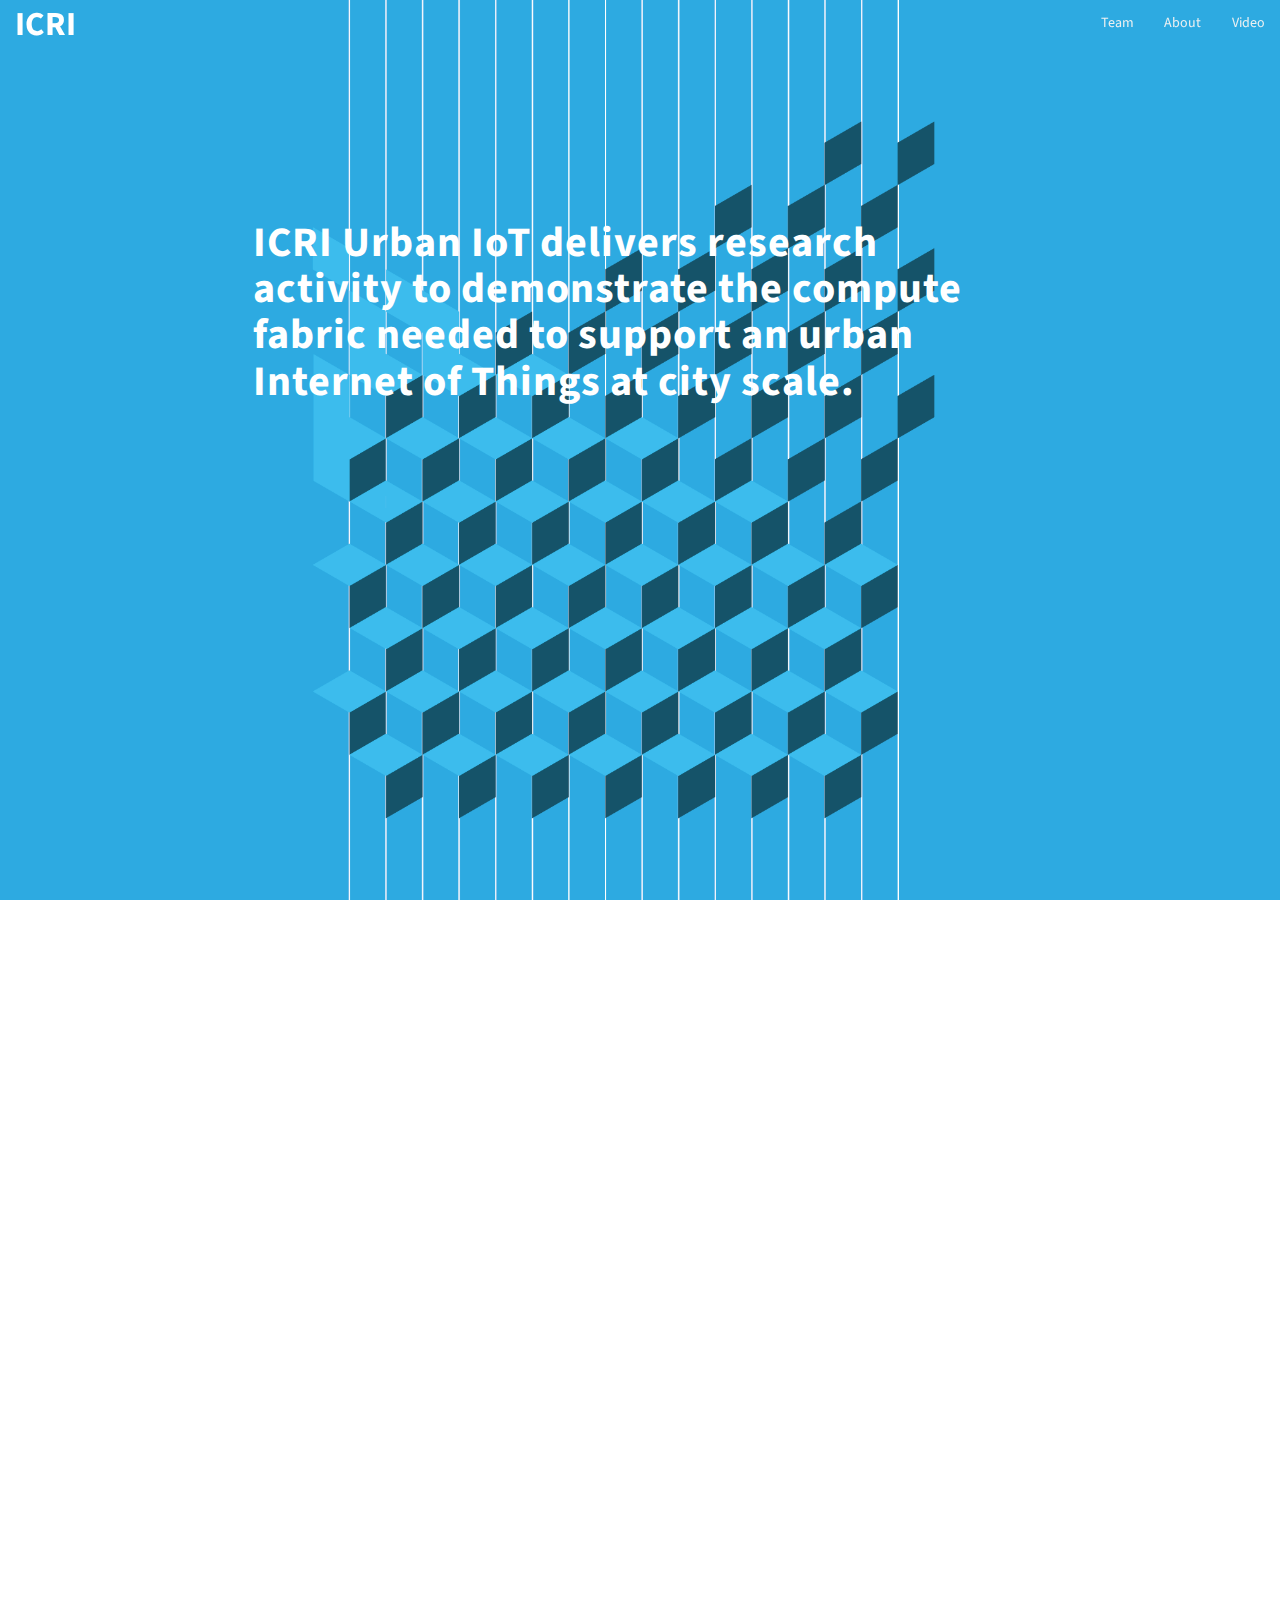
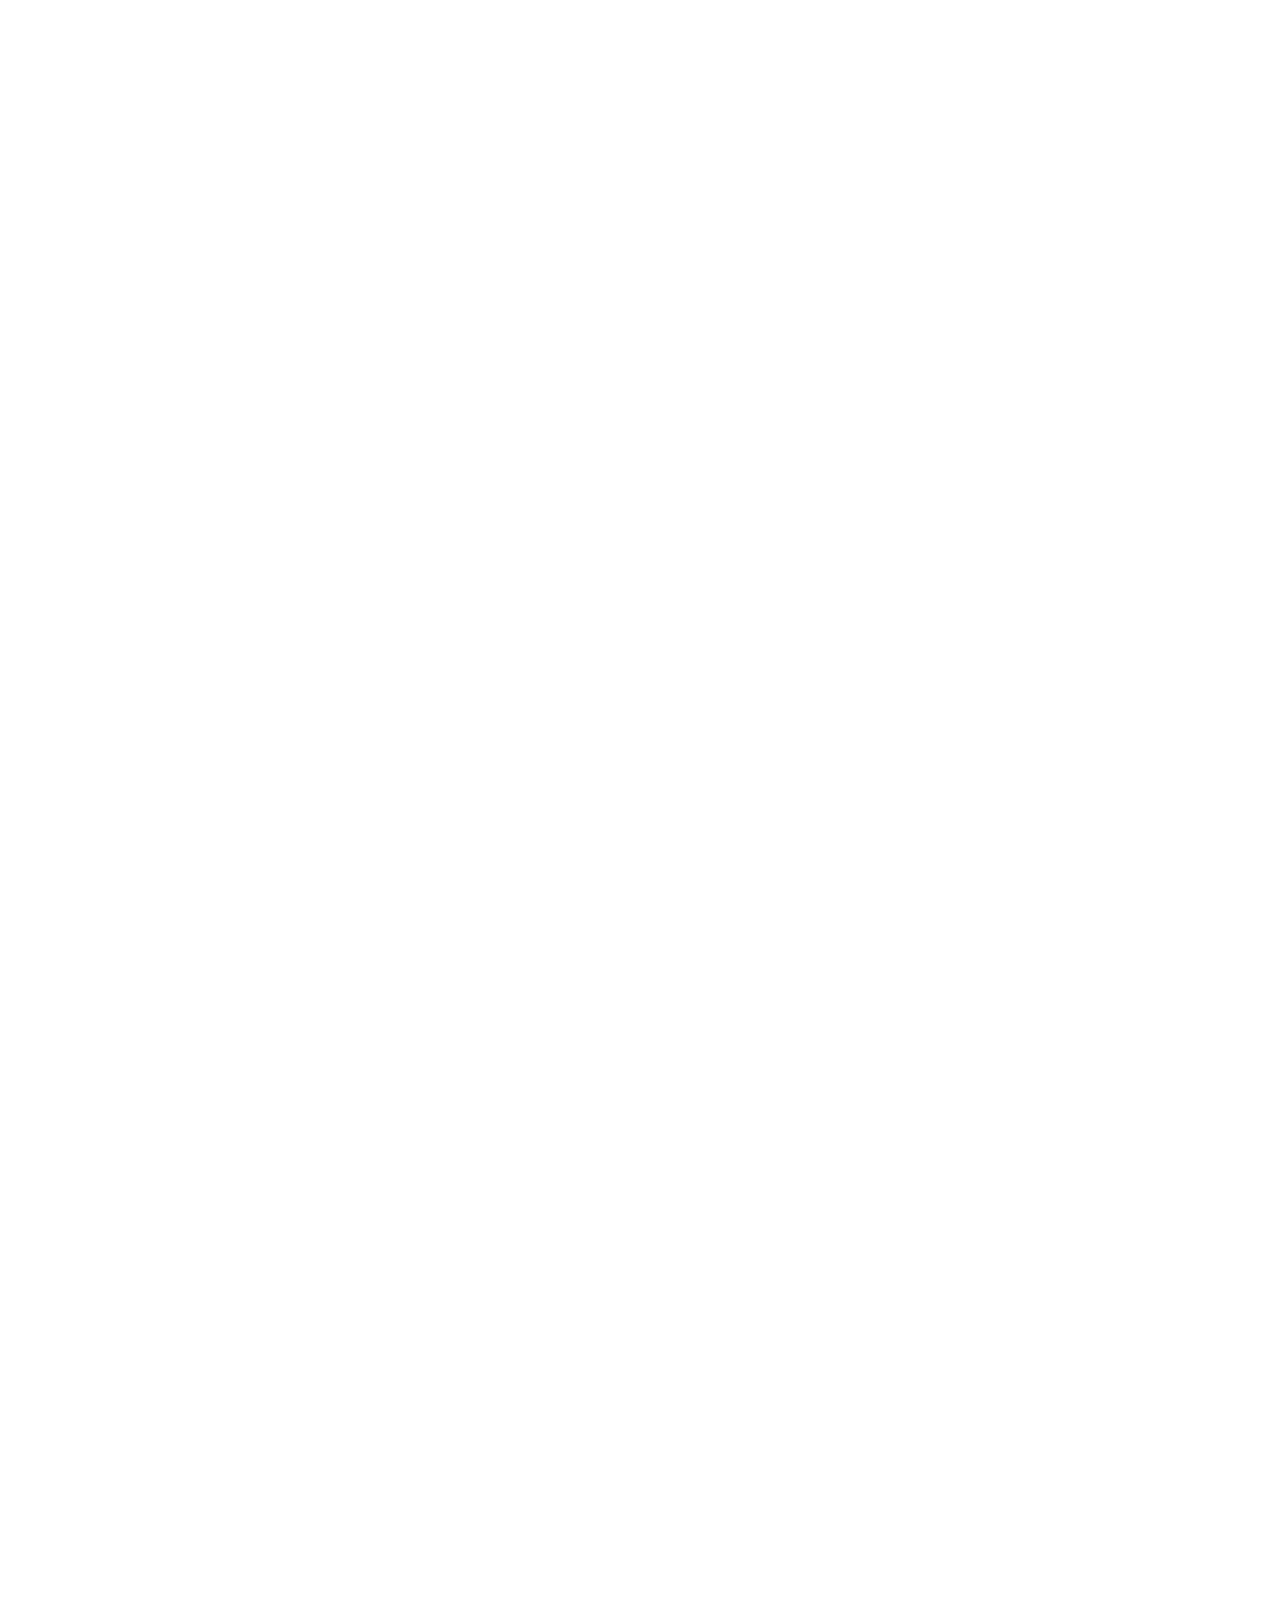
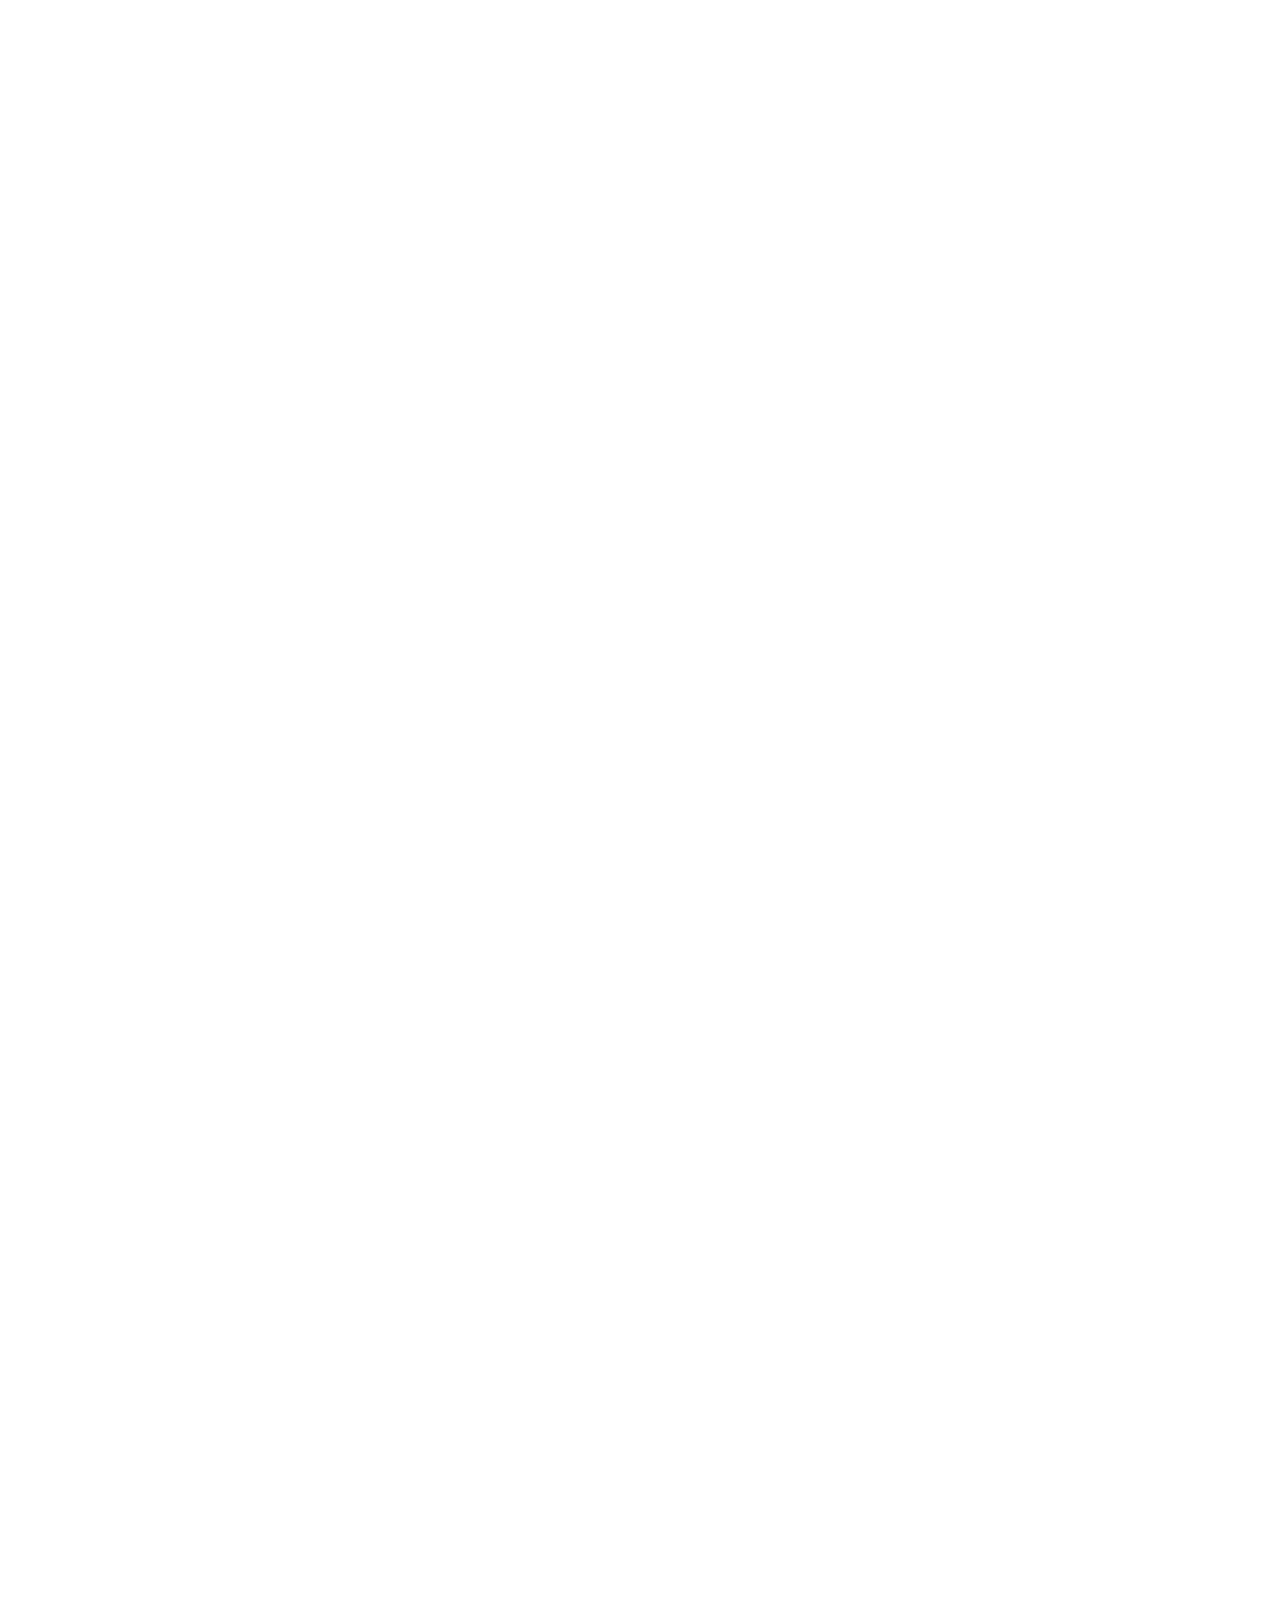
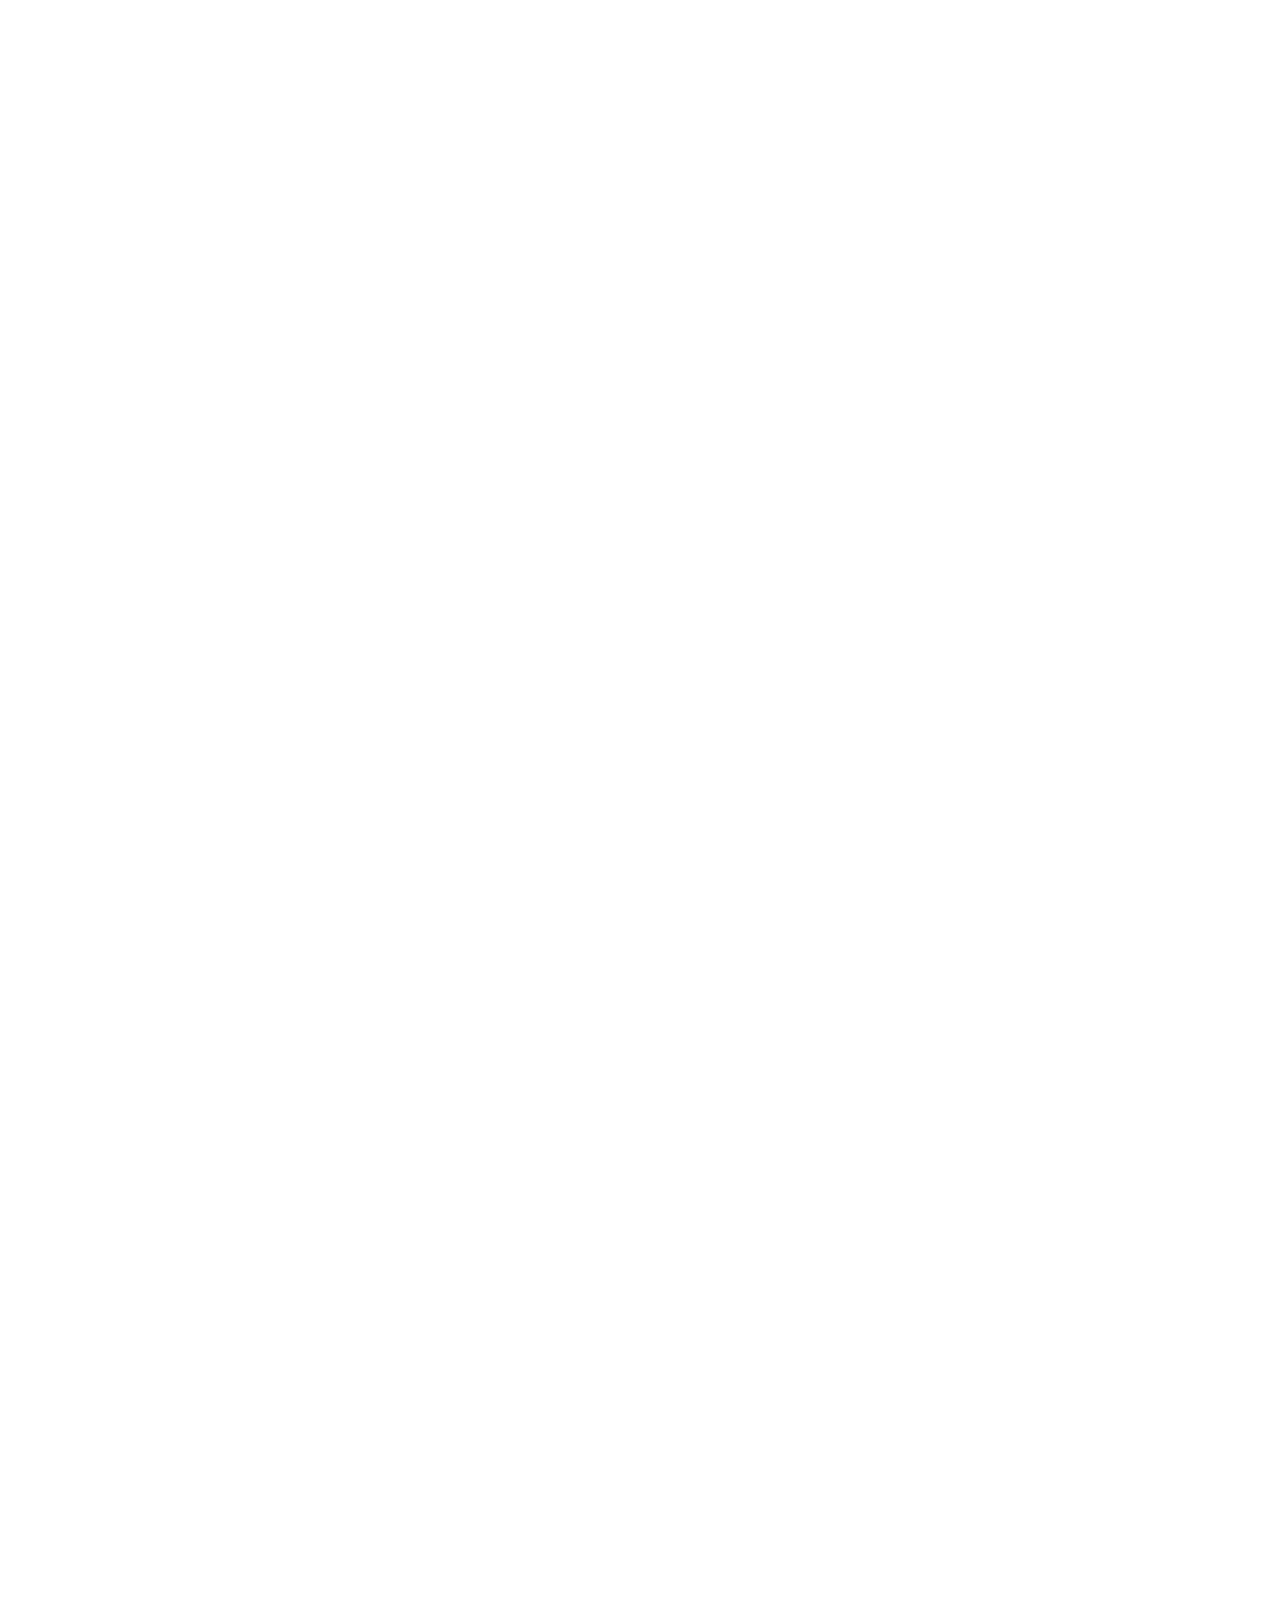
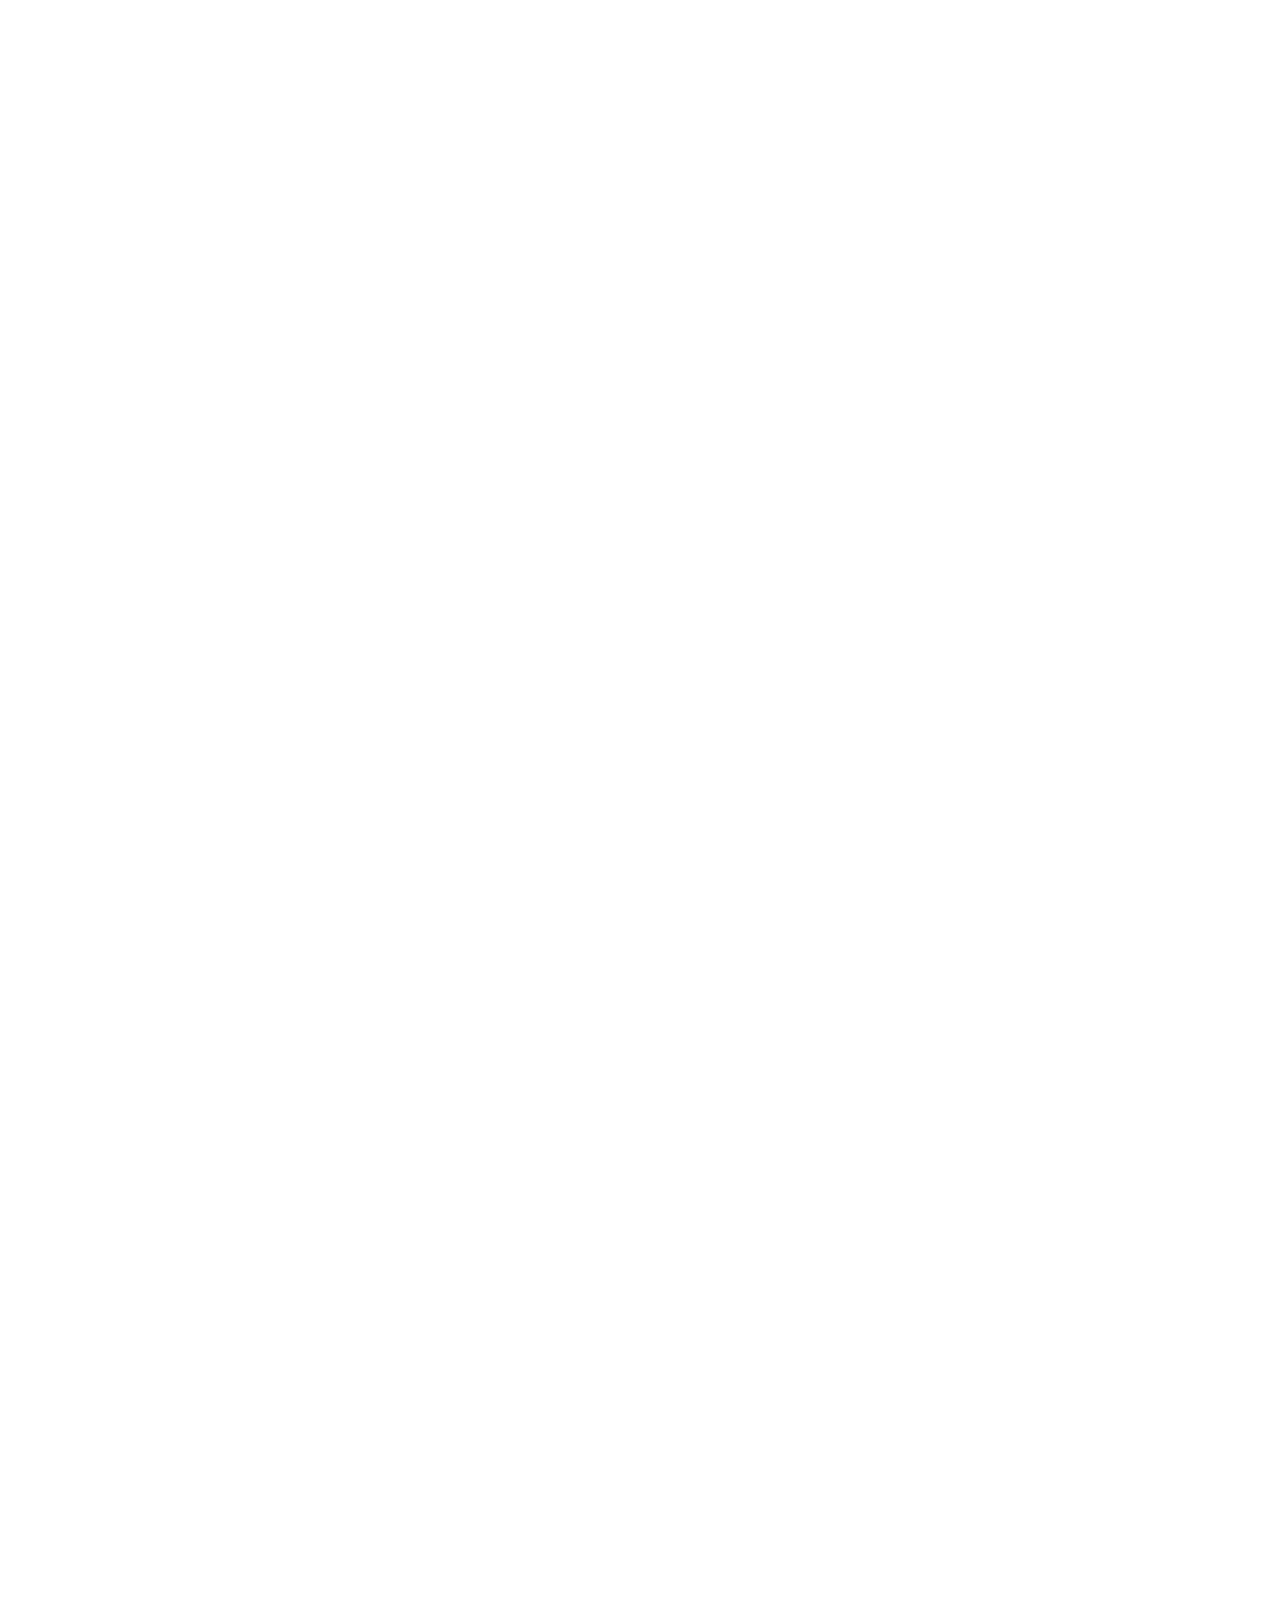
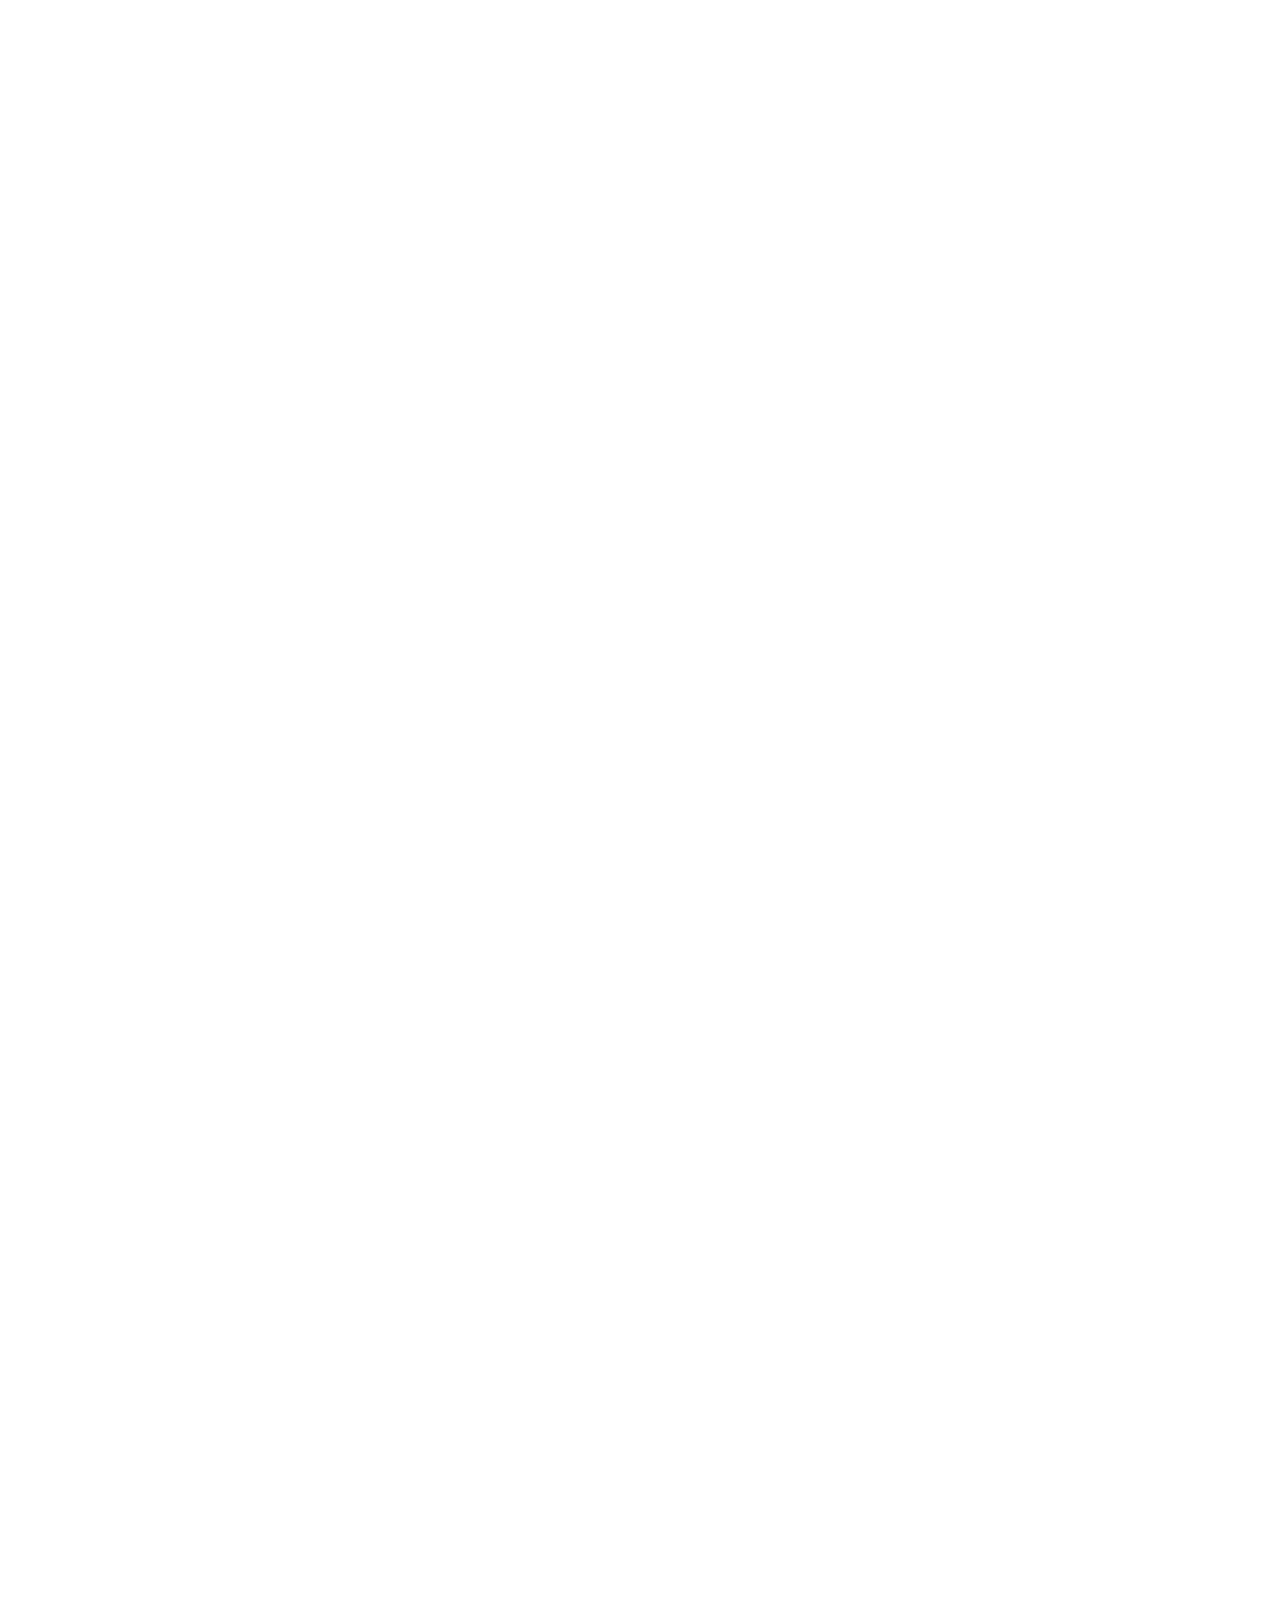
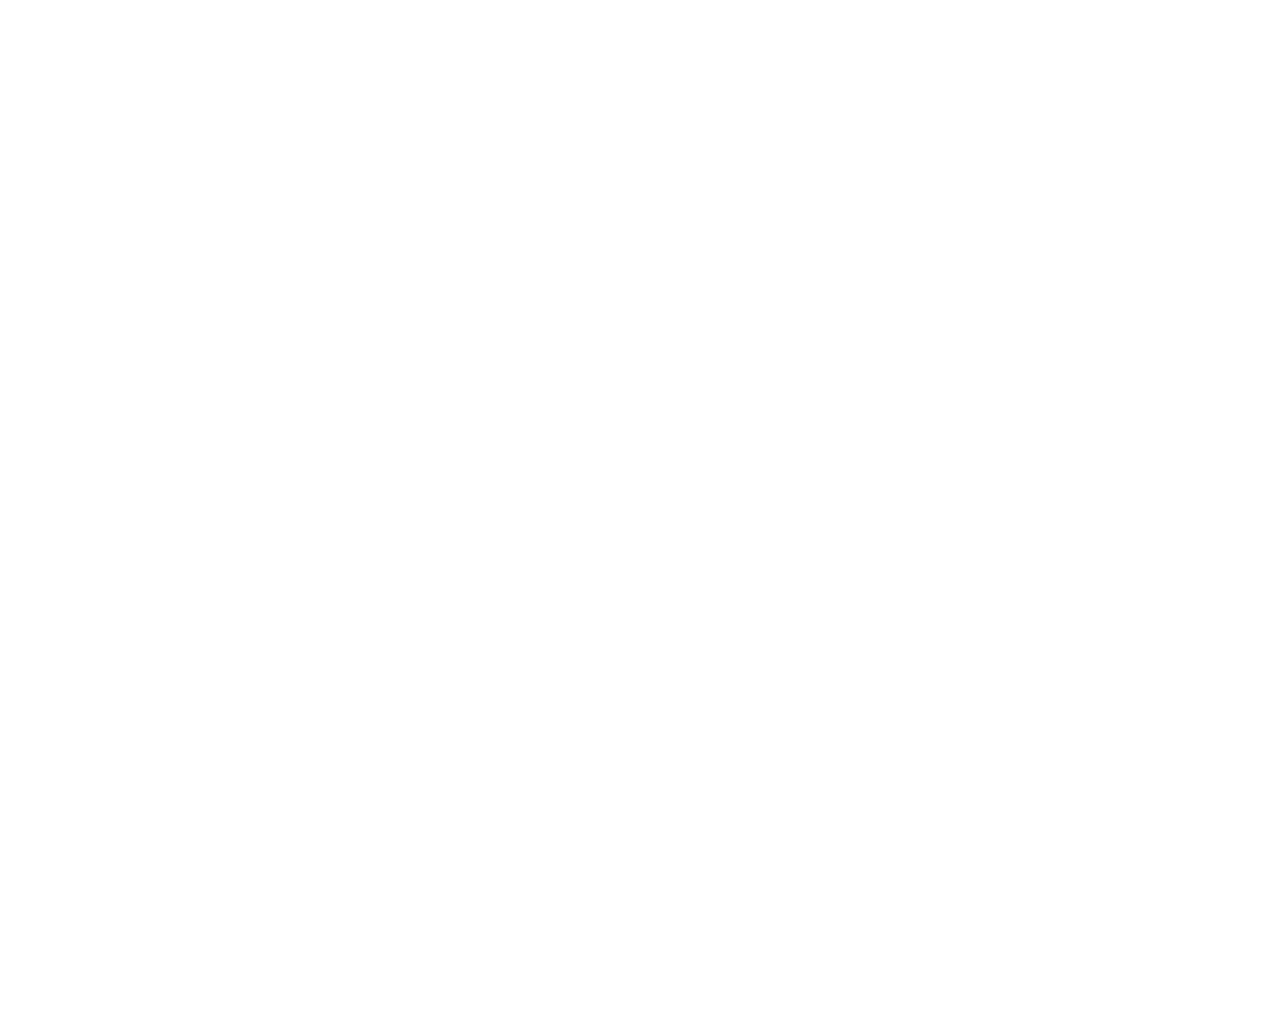
==== index.html @ 7de5d74e "Tweaks" ====
<!DOCTYPE html>
<html lang="en">

<head>
    <meta charset="utf-8" />
    <meta name="author" content="Script Tutorials" />
    <meta name="viewport" content="width=device-width, initial-scale=1.0">
    <!-- maximum-scale=1.0, user-scalable=no"-->
    <title>ICRI Urban IoT</title>
    <link href='https://fonts.googleapis.com/css?family=Source+Sans+Pro:300,400,600,700' rel='stylesheet' type='text/css'>
    <link rel="stylesheet" href="https://maxcdn.bootstrapcdn.com/font-awesome/4.6.1/css/font-awesome.min.css">

  <!-- attach CSS styles -->
    <link href="css/bootstrap.min.css" rel="stylesheet">
    <link href="css/style_general.css" rel="stylesheet">
    <link rel="stylesheet" media="(max-device-width: 767px)" href="css/style_420.css">
    <link rel="stylesheet" media="(min-device-width: 768px) and (max-device-width: 1024px)" href="css/style_1024.css">
    <link rel="stylesheet" media="(min-device-width: 1025px) and (max-device-width: 4000px)" href="css/style_2000.css">
</head>

<body>
    <!--  BODY PAGE CONTENT -->
    <!-- attach JavaScripts -->
    <script src="js/jquery-1.12.3.min.js"></script>
    <script src="js/bootstrap.min.js"></script>
    <!--script type="text/javascript" src="js/main.js"></script-->

    <!-- <script src="http://maps.google.com/maps/api/js?sensor=true"></script> -->
    <!--script type="text/javascript">
    if (screen.width > 420) {

        document.write('<script type="text/javascript" src="js/main.js"></script>'); }
    </script-->
    
    <!-- navigation panel -->
    <nav class="navbar navbar-default navbar-fixed-top" role="navigation">
        <div class="container-fluid">
            <!-- Brand and toggle get grouped for better mobile display -->
            <div class="navbar-header">
                <button type="button" class="navbar-toggle" data-toggle="collapse" data-target="#navbar-collapse-main">
                    <span class="sr-only">Toggle navigation</span>
                    <span class="icon-bar"></span>
                    <span class="icon-bar"></span>
                    <span class="icon-bar"></span>
                </button>
                <a class="navbar-brand" href="#">ICRI</a>
            </div>
            <div class="collapse navbar-collapse" id="navbar-collapse-main">
                <ul class="nav navbar-nav navbar-right">
                    <li><a href="#team">Team</a></li>
                    <li><a href="#about">About</a></li>
                    <li><a href="#video">Video</a></li>
                    <!--li><a href="#google_map">Contact</a></li-->
                    <!--li><a href="https://www.script-tutorials.com/bootstrap-one-page-template-with-parallax-effect/">Back to tutorial</a></li-->
                </ul>
            </div>
            <!-- /.navbar-collapse -->
        </div>
        <!-- /.container-fluid -->
    </nav>
    <!-- first section - Home -->
    <div class="home visible-xs visible-md visible-lg">
        <div id="banner">
            <div class="wrap-center">
                <div class="banner-centered">
                    <h2>ICRI Urban IoT delivers research activity to demonstrate the compute fabric needed to support an urban Internet of Things at city scale.</h2>
                </div>
            </div>
        </div>
    </div>
    <div class="challenge-cub123 visible-sm">
            
                <div class="row">   
                    <div class="col-sm-1"></div> 
                    <div class="col-sm-10">
                        <div class="vision wrap-center">
                            <h2>ICRI Urban IoT delivers research activity to demonstrate the compute fabric needed to support an urban Internet of Things at city scale.</h2>
                        </div>
                    </div>
                    <div class="col-sm-1"></div>
                </div>
                
                
        </div>
    <!-- /first section -->
    
    <!-- fourth section - Information -->
    <div class="whitetype">
        <div class="challenge1 visible-xs visible-md visible-lg">
            
                <div class="row">
                    <div class="col-md-1"></div>
                    <!--div class="col-sm-1 visible-sm-block"><img src="images/cub.png"></div-->
                    <div class="col-md-2">
                        <h2>Billion Device Challenge</h2>
                        <h4>Power</h4>
                        <p>Keeping nodes alive constantly for long operational periods.</p>
                        <h4>Communication</h4>
                        <p>Managing radio communications in <br>densely-populated <br>network of sensing <br>devices.</p>
                        <h4>Manageability</h4>
                        <p>Orchestrating resource <br>sharing on billion devices <br>for multiple stakeholders.</p>
                    </div>
                    <div class="col-md-9"></div>
                
            </div>
        </div>

        <div class="challenge-cub123 visible-sm">
            
                <div class="row">
                    <div class="col-sm-2"></div>
                    <div class="col-sm-1"><img src="images/cuburi/cub-01.png"></div>
                    <div class="col-sm-4"></div>
                    <div class="col-sm-4">
                        <h2>Billion Device Challenge</h2>
                        <h4>Power</h4>
                        <p>Keeping nodes alive constantly for long operational periods.</p>
                        <h4>Communication</h4>
                        <p>Managing radio communications in densely-populated network of sensing devices.</p>
                        <h4>Manageability</h4>
                        <p>Orchestrating resource <br>sharing on billion devices <br>for multiple stakeholders.</p>
                    </div>
                    <div class="col-sm-1"></div>
                
                </div>
        </div>
    </div>
    <div class="whitetype">
        <div class="challenge2 visible-xs visible-md visible-lg">
            
                <div class="row">
                    <div class="col-md-9"></div>
                    <div class="col-md-2">
                        <h2>Citizen Engagement</h2>
                        <h4>Sense making with citizens</h4>
                        <p>How to explicitly bring citizens into the loop of Urban IoT and support them as data prosumers; both consuming available urban data for personal / community gain, and providing valuable new data in the form of citizen experiences and feedback.</p>
                        <h4>Soft sensing experiences</h4>
                        <p>How to implicitly bring citizens into the loop of Urban IoT and take into account their socially shared thoughts and experiences in urban spaces.</p>
                    </div>
                    <div class="col-md-1"></div>
                </div>
            
        </div>

        <div class="challenge-cub123 visible-sm">
            
                <div class="row">
                    <div class="col-sm-2"></div>
                    <div class="col-sm-1"><img src="images/cuburi/cub-02.png"></div>
                    <div class="col-sm-4"></div>
                    <div class="col-sm-4">
                        <h2>Citizen Engagement</h2>
                        <h4>Sense making with citizens</h4>
                        <p>How to explicitly bring citizens into the loop of Urban IoT and support them as data prosumers; both consuming available urban data for personal / community gain, and providing valuable new data in the form of citizen experiences and feedback.</p>
                        <h4>Soft sensing experiences</h4>
                        <p>How to implicitly bring citizens into the loop of Urban IoT and take into account their socially shared thoughts and experiences in urban spaces.</p>
                    </div>
                    <div class="col-sm-1"></div>
                
            </div>
        </div>
    </div>
    <div class="whitetype">
        <div class="challenge3 visible-xs visible-md visible-lg">
            
                <div class="row">
                    <div class="col-md-9"></div>
                    <div class="col-md-2">
                        <h2>Creating Sustainable Ecosystems</h2>
                        <h4>Performance in use analysis</h4>
                        <p>Can we create a framework for analysis of “performance in use” for IoT technologies that enables the market to make decisions on investing in technology infrastructure.</p>
                        <h4>Circulatory Data</h4>
                        <p>What are the socio technical requirements to create federated data repositories in the park that support the use and reuse of data across all stakeholders in the QEOP living lab.</p>
                    </div>
                    <div class="col-md-1"></div>
                </div>
            
        </div>

        <div class="challenge-cub123 visible-sm">
            
                <div class="row">
                    <div class="col-sm-2"></div>
                    <div class="col-sm-1"><img src="images/cuburi/cub-03.png"></div>
                    <div class="col-sm-4"></div>
                    <div class="col-sm-4">
                        <h2>Creating Sustainable Ecosystems</h2>
                        <h4>Performance in use analysis</h4>
                        <p>Can we create a framework for analysis of “performance in use” for IoT technologies that enables the market to make decisions on investing in technology infrastructure.</p>
                        <h4>Circulatory Data</h4>
                        <p>What are the socio technical requirements to create federated data repositories in the park that support the use and reuse of data across all stakeholders in the QEOP living lab.</p>
                    </div>
                    <div class="col-sm-1"></div>
                
            </div>
        </div>

    </div>
    <div class="billion_dev_solution-colours">
    <div class="blacktype label_billion_dev">
        <div class="solution1 visible-xs visible-md visible-lg">
            
                <div class="row">
                    <div class="col-md-1"></div>
                    <div class="col-md-2">
                        <h4>Billion Device Challenge</h4>
                        <h2>Power</h2>
                        <p>Energy neutral sensor systems - Coupling the hardware with a lightweight distributed energy management system that not only maximizes energy usage over time and guarantees ENO, but also understands that each device sits as part of a network of heterogeneous devices.</p>
                    </div>
                    <div class="col-md-8"></div>
                </div>
            
        </div>

        <div class="challenge-cub123 visible-sm">
            
                <div class="row">
                    <div class="col-sm-2"></div>
                    <div class="col-sm-1"><img src="images/cuburi/cub-10.png"></div>
                    <div class="col-sm-4"></div>
                    <div class="col-sm-4">
                        <h4>Billion Device Challenge</h4>
                        <h2>Power</h2>
                        <p>Energy neutral sensor systems - Coupling the hardware with a lightweight distributed energy management system that not only maximizes energy usage over time and guarantees ENO, but also understands that each device sits as part of a network of heterogeneous devices.</p>
                    </div>
                    <div class="col-sm-1"></div>
                
            </div>
        </div>
    </div>
    <div class="blacktype label_billion_dev">
        <div class="solution2 visible-xs visible-md visible-lg">
            
                <div class="row">
                    <div class="col-md-1"></div>
                    <div class="col-md-2">
                        <h4>Billion Device Challenge</h4>
                        <h2>Communication</h2>
                        <p>Adaptive opportunistic communications - Adaptive radio protocols to opportunistically route messages adapting to the dynamic application requirements in terms of energy usage and the expected quality of service.</p>
                    </div>
                    <div class="col-md-8"></div>
                </div>
            
        </div>

        <div class="challenge-cub123 visible-sm">
            
                <div class="row">
                    <div class="col-sm-2"></div>
                    <div class="col-sm-1"><img src="images/cuburi/cub-05.png"></div>
                    <div class="col-sm-4"></div>
                    <div class="col-sm-4">
                        <h4>Billion Device Challenge</h4>
                        <h2>Communication</h2>
                        <p>Adaptive opportunistic communications - Adaptive radio protocols to opportunistically route messages adapting to the dynamic application requirements in terms of energy usage and the expected quality of service.</p>
                    </div>
                    <div class="col-sm-1"></div>
                
            </div>
        </div>
    </div>
    <div class="blacktype label_billion_dev">
        <div class="solution3 visible-xs visible-md visible-lg">
              
                <div class="row">
                    <div class="col-md-1"></div>
                    <div class="col-md-2">
                        <h4>Billion Device Challenge</h4>
                        <h2>Manageability</h2>
                        <p>Multi-Tenancy Tools for Urban IoT - A toolset offering a programming constructs for dynamic fair scheduling of resources to enable city stakeholders to deploy applications in a multitenancy fashion over heterogeneous sensor and processing nodes in the city.
                        </p>
                    </div>
                    <div class="col-md-8"></div>
                </div>
            
        </div>

        <div class="challenge-cub123 visible-sm">
            
                <div class="row">
                    <div class="col-sm-2"></div>
                    <div class="col-sm-1"><img src="images/cuburi/cub-04.png"></div>
                    <div class="col-sm-4"></div>
                    <div class="col-sm-4">
                        <h4>Billion Device Challenge</h4>
                        <h2>Manageability</h2>
                        <p>Multi-Tenancy Tools for Urban IoT - A toolset offering a programming constructs for dynamic fair scheduling of resources to enable city stakeholders to deploy applications in a multitenancy fashion over heterogeneous sensor and processing nodes in the city.
                        </p>
                    </div>
                    <div class="col-sm-1"></div>
                
            </div>
        </div>


    </div>
    </div>
    <div class="sense_making_solution-colours">
    <div class="blacktype label_citizen_engagement">
        <div class="solution4 visible-xs visible-md visible-lg">
            
                <div class="row">
                    <div class="col-md-9"></div>
                    <div class="col-md-2">
                        <h4>Citizen Engagement</h4>
                        <h2>Sense making with citizens</h2>
                        <p>Roam.io - Novel (beyond screen) interaction stations that support two-way exchanging of knowledge from citizen to the city, and from city to the citizen to the benefit of both parties.</p>
                    </div>
                    <div class="col-md-1"></div>
                </div>
            
        </div>

        <div class="challenge-cub123 visible-sm">
            
                <div class="row">
                    <div class="col-sm-2"></div>
                    <div class="col-sm-1"><img src="images/cuburi/cub-06.png"></div>
                    <div class="col-sm-4"></div>
                    <div class="col-sm-4">
                        <h4>Citizen Engagement</h4>
                        <h2>Sense making with citizens</h2>
                        <p>Roam.io - Novel (beyond screen) interaction stations that support two-way exchanging of knowledge from citizen to the city, and from city to the citizen to the benefit of both parties.</p>
                    </div>
                    <div class="col-sm-1"></div>
                
            </div>
        </div>

    </div>
    <div class="blacktype label_citizen_engagement">
        <div class="solution5 visible-xs visible-md visible-lg">
            
                <div class="row">
                    <div class="col-md-9"></div>
                    <div class="col-md-2">
                        <h4>Citizen Engagement</h4>
                        <h2>Soft sensing experiences</h2>
                        <p>Using social media streams to extract insights on how citizens experience their city.</p>
                    </div>
                    <div class="col-md-1"></div>
                </div>
            
        </div>

        <div class="challenge-cub123 visible-sm">
            
                <div class="row">
                    <div class="col-sm-2"></div>
                    <div class="col-sm-1"><img src="images/cuburi/cub-07.png"></div>
                    <div class="col-sm-4"></div>
                    <div class="col-sm-4">
                        <h4>Citizen Engagement</h4>
                        <h2>Soft sensing experiences</h2>
                        <p>Using social media streams to extract insights on how citizens experience their city.</p>
                    </div>
                    <div class="col-sm-1"></div>
                
            </div>
        </div>

    </div>
    </div>
    <div class="ecosystems_solution-colours">
    <div class="blacktype label_ecosystems">
        <div class="solution6 visible-xs visible-md visible-lg">
            
                <div class="row">
                    <div class="col-md-1"></div>
                    <div class="col-md-2">
                        <h4>Creating Sustainable Ecosystems</h4>
                        <h2>Performance in use analysis</h2>
                        <p>Analysis through engagement with commercial entities deploying IoT in the park through an open call to showcase solutions and by imagining future possibilities for connected technologies.</p>
                    </div>
                    <div class="col-md-8"></div>
                </div>
            
        </div>

        <div class="challenge-cub123 visible-sm">
            
                <div class="row">
                    <div class="col-sm-2"></div>
                    <div class="col-sm-1"><img src="images/cuburi/cub-08.png"></div>
                    <div class="col-sm-4"></div>
                    <div class="col-sm-4">
                        <h4>Creating Sustainable Ecosystems</h4>
                        <h2>Performance in use analysis</h2>
                        <p>Analysis through engagement with commercial entities deploying IoT in the park through an open call to showcase solutions and by imagining future possibilities for connected technologies.</p>
                    </div>
                    <div class="col-sm-1"></div>
                
            </div>
        </div>

    </div>
    <div class="blacktype label_ecosystems">
        <div class="solution7 visible-xs visible-md visible-lg">
            
                <div class="row">
                    <div class="col-md-1"></div>
                    <div class="col-md-2">
                        <h4>Creating Sustainable Ecosystems</h4>
                        <h2>Circulatory Data</h2>
                        <p>A Living Lab of experimental hardware integrated with Smart Park facilities to test IoT services in the park.</p>
                    </div>
                    <div class="col-md-8"></div>
                </div>
           
        </div>

        <div class="challenge-cub123 visible-sm">
            
                <div class="row">
                    <div class="col-sm-2"></div>
                    <div class="col-sm-1"><img src="images/cuburi/cub-09.png"></div>
                    <div class="col-sm-4"></div>
                    <div class="col-sm-4">
                       <h4>Creating Sustainable Ecosystems</h4>
                        <h2>Circulatory Data</h2>
                        <p>A Living Lab of experimental hardware integrated with mdart Park facilities to test IoT services in the park.</p>
                    </div>
                    <div class="col-sm-1"></div>
                
                </div>
        </div>

    </div>
    </div>
    <!-- /fourth section -->
    <!-- third section - Team -->
    <div class="team pad-section">
        <div id="team">
            <div class="container-fluid">
                <h2 class="text-center">Team</h2>
                <div class="row">
                    <div class="col-md-2"></div>
                    <div class="photo col-xs-12 col-sm-3 col-md-2 ">
                        <img src="images/team/DuncanWilson.jpg">
                        <p>Dr. Duncan Wilson</p>
                        <a href="http://www.duncanwilson.com/"><i class="fa fa-user" aria-hidden="true"></i></a>
                        <a href="https://www.linkedin.com/in/duncanwilson"><i class="fa fa-linkedin" aria-hidden="true"></i></a>
                        <a href="https://twitter.com/djdunc"><i class="fa fa-twitter" aria-hidden="true"></i></a>
                    </div>
                    <div class="photo col-md-2 col-sm-3 col-xs-12">
                        <img src="images/team/Y.Rogers.jpg">
                        <p>Prof Yvonne Rogers</p>
                        <a href="http://www.ucl.ac.uk/uclic/people/y_rogers"><i class="fa fa-user" aria-hidden="true"></i></a>
                        <a href="https://uk.linkedin.com/in/yrogers"><i class="fa fa-linkedin" aria-hidden="true"></i></a>
                        <!--a href="#"><i class="fa fa-twitter" aria-hidden="true"></i></a-->
                    </div>
                    <div class="photo col-md-2 col-sm-3 col-xs-12">
                        <img src="images/team/julieamccann-120x160.jpg">
                        <p>Prof Julie McCann</p>
                        <a href="https://wp.doc.ic.ac.uk/aese/person/julie-a-mccann/"><i class="fa fa-user" aria-hidden="true"></i></a>
                        <a href="https://www.linkedin.com/in/julie-mccann-b40b51"><i class="fa fa-linkedin" aria-hidden="true"></i></a>
                        <!--a href="#"><i class="fa fa-twitter" aria-hidden="true"></i></a-->
                    </div>
                    <div class="photo col-md-2 col-sm-3 col-xs-12">
                        <img src="images/team/John-Lynch.jpg">
                        <p>John Lynch</p>
                        <!--a href="#"><i class="fa fa-wordpress" aria-hidden="true"></i></a-->
                        <a href="https://twitter.com/johnlync"><i class="fa fa-twitter" aria-hidden="true"></i></a>
                        <a href="https://www.linkedin.com/in/johnlync"><i class="fa fa-linkedin" aria-hidden="true"></i></a>
                    </div>
                    <div class="col-md-2"></div>
                </div>
                <div class="row">
                    <div class="photo col-md-2"></div>
                    <div class="col-md-2 col-sm-3 col-xs-12">
                        <img src="images/team/Licia-Capra07.jpg">
                        <p>Prof Licia Capra</p>
                        <a href="http://www0.cs.ucl.ac.uk/staff/l.capra/"><i class="fa fa-user" aria-hidden="true"></i></a>
                        <a href="https://uk.linkedin.com/in/licia-capra-48a5023"><i class="fa fa-linkedin" aria-hidden="true"></i></a>
                        <a href="https://twitter.com/liciacapra"><i class="fa fa-twitter" aria-hidden="true"></i></a>
                    </div>
                    <div class="photo col-md-2 col-sm-3 col-xs-12">
                        <img src="images/team/Prof-Andy-Hudson-Smith.jpg">
                        <p>Prof A. Hudson-Smith</p>
                        <a href="http://www.bartlett.ucl.ac.uk/people/?school=casa&upi=APSMI18"><i class="fa fa-user" aria-hidden="true"></i></a>
                        <a href="https://www.linkedin.com/in/prof-andrew-hudson-smith-93203611"><i class="fa fa-linkedin" aria-hidden="true"></i></a>
                        <a href="https://twitter.com/digitalurban?lang=en-gb"><i class="fa fa-twitter" aria-hidden="true"></i></a>
                    </div>
                    <div class="photo col-md-2 col-sm-3 col-xs-12">
                        <img src="images/team/sarah.jpg">
                        <p>Dr Sarah Gallacher</p>
                        <a href="http://sarahgallacher.com"><i class="fa fa-user" aria-hidden="true"></i></a>
                        <a href="https://uk.linkedin.com/in/sarahgallacher"><i class="fa fa-linkedin" aria-hidden="true"></i></a>
                        <a href="https://twitter.com/sarah_gallacher"><i class="fa fa-twitter" aria-hidden="true"></i></a>
                    </div>
                    <div class="photo col-md-2 col-sm-3 col-xs-12">
                        <img src="images/team/Dr_Mo_Haghighi.jpg">
                        <p>Dr Mo Haghighi</p>
                        <a href="http://www.imperial.ac.uk/people/mo.haghighi"><i class="fa fa-user" aria-hidden="true"></i></a>
                        <a href="https://uk.linkedin.com/in/mohaghighi"><i class="fa fa-linkedin" aria-hidden="true"></i></a>
                        <a href="https://twitter.com/mohaghighi"><i class="fa fa-twitter" aria-hidden="true"></i></a>
                    </div>
                    <div class="col-md-2"></div>
                </div>
                <div class="row">
                    <div class="col-md-2"></div>
                    <div class="photo col-md-2 col-sm-3 col-xs-12">
                        <img src="images/team/ben_bengler.jpg">
                        <p>Dr Ben Bengler</p>
                        <a href="http://benbengler.com/"><i class="fa fa-user" aria-hidden="true"></i></a>
                        <a href="#"><i class="fa fa-linkedin" aria-hidden="true"></i></a>
                        <a href="#"><i class="fa fa-twitter" aria-hidden="true"></i></a>
                    </div>
                    <div class="photo col-md-2 col-sm-3 col-xs-12">
                        <img src="images/team/Bonnie-Buyuklieva_Image.jpg">
                        <p>Boyana Buyuklieva </p>
                        <a href="https://vimeo.com/user32002561"><i class="fa fa-vimeo" aria-hidden="true"></i></a>
                        <a href="https://www.linkedin.com/in/boyana-bonnie-buyuklieva-a75096108?trk=pub-pbmap"><i class="fa fa-linkedin" aria-hidden="true"></i></a>
                        <a href="https://twitter.com/bonnie_0000"><i class="fa fa-twitter" aria-hidden="true"></i></a>
                    </div>
                    <div class="photo col-md-2 col-sm-3 col-xs-12">
                        <img src="images/team/Dr-Steven-Houben.jpg">
                        <p>Dr Steven Houben</p>
                        <a href="http://www.stevenhouben.be/"><i class="fa fa-user" aria-hidden="true"></i></a>
                        <a href="https://uk.linkedin.com/in/stevenhouben"><i class="fa fa-linkedin" aria-hidden="true"></i></a>
                        <a href="https://twitter.com/StevenHouben"><i class="fa fa-twitter" aria-hidden="true"></i></a>
                    </div>
                    <div class="photo col-md-2 col-sm-3 col-xs-12">
                        <img src="images/team/Geoffrey-Stevens.jpg">
                        <p>Geoffrey Stevens</p>
                        <!--a href="#"><i class="fa fa-user" aria-hidden="true"></i></a-->
                        <a href="https://www.linkedin.com/in/geoffrey1"><i class="fa fa-linkedin" aria-hidden="true"></i></a>
                        <!--a href="#"><i class="fa fa-twitter" aria-hidden="true"></i></a-->
                    </div>
                    <div class="col-md-2"></div>
                </div>
                <div class="row">
                    <div class="col-md-2"></div>
                    <div class="photo col-md-2 col-sm-3 col-xs-12">
                        <img src="images/team/Lucy_Barrett.png">
                        <p>Lucy Barrett</p>
                        <!--a href="#"><i class="fa fa-wordpress" aria-hidden="true"></i></a-->
                        <a href="https://www.linkedin.com/in/lucy-barrett-4208b646"><i class="fa fa-linkedin" aria-hidden="true"></i></a>
                        <!--a href="#"><i class="fa fa-twitter" aria-hidden="true"></i></a-->
                    </div>
                    <div class="photo col-md-2 col-sm-3 col-xs-12">
                        <img src="images/team/Lavinia-Cox.jpg">
                        <p>Lavinia Cox</p>
                        <!--a href="#"><i class="fa fa-wordpress" aria-hidden="true"></i></a-->
                        <a href="https://www.linkedin.com/in/lavinia-cox-86368b89"><i class="fa fa-linkedin" aria-hidden="true"></i></a>
                        <!--a href="#"><i class="fa fa-twitter" aria-hidden="true"></i></a-->
                    </div>
                    
                    <div class="photo col-md-2 col-sm-3 col-xs-12">
                        <img src="images/team/Greg-Jackson.jpg">
                        <p>Greg Jackson</p>
                        <a href="http://wp.doc.ic.ac.uk/aese/person/greg-jackson/"><i class="fa fa-user" aria-hidden="true"></i></a>
                        <a href="https://uk.linkedin.com/in/gregjackson2"><i class="fa fa-linkedin" aria-hidden="true"></i></a>
                        <a href="https://twitter.com/gr3gario"><i class="fa fa-twitter" aria-hidden="true"></i></a>
                    </div>
                    <div class="photo col-md-2 col-sm-3 col-xs-12">
                        <img src="images/team/Can_Liu.jpg">
                        <p>Dr Can Liu</p>
                        <a href="http://www0.cs.ucl.ac.uk/people/Can.Liu.html"><i class="fa fa-user" aria-hidden="true"></i></a>
                        <a href="https://uk.linkedin.com/in/can-liu-63b7b337"><i class="fa fa-linkedin" aria-hidden="true"></i></a>
                        <!--a href="#"><i class="fa fa-twitter" aria-hidden="true"></i></a-->
                    </div>
                    <div class="col-md-2"></div>
                </div>
                <div class="row">
                     <div class="col-md-2"></div>
                    <div class="photo col-md-2 col-sm-3 col-xs-12">
                        <img src="images/team/Dr-Marija-Milojevic.jpg">
                        <p>Dr Marija Milojevic</p>
                        <a href="http://www.imperial.ac.uk/people/m.milojevic-jevric"><i class="fa fa-user" aria-hidden="true"></i></a>
                        <!--a href="#"><i class="fa fa-linkedin" aria-hidden="true"></i></a>
                        <a href="#"><i class="fa fa-twitter" aria-hidden="true"></i></a-->
                    </div>
                    <div class="photo col-md-2 col-sm-3 col-xs-12">
                        <img src="images/team/Pedro-Martins09-e1393236762944.jpg">
                        <p>Dr Pedro Martins</p>
                        <a href="http://wp.doc.ic.ac.uk/aese/person/pedro-martins/"><i class="fa fa-user" aria-hidden="true"></i></a>
                        <a href="https://www.linkedin.com/in/pedro-martins-179b924"><i class="fa fa-linkedin" aria-hidden="true"></i></a>
                        <a href="https://github.com/pedromartins"><i class="fa fa-github" aria-hidden="true"></i></a>
                    </div>
                   
                    <div class="photo col-md-2 col-sm-3 col-xs-12">
                        <img src="images/team/ZhijinQin.jpg">
                        <p>Dr Zhijin Qin</p>
                        <a href="http://webspace.qmul.ac.uk/zqin/"><i class="fa fa-user" aria-hidden="true"></i></a>
                        <a href="https://www.linkedin.com/in/zhijin-qin-2336536b"><i class="fa fa-linkedin" aria-hidden="true"></i></a>
                        <!--a href="#"><i class="fa fa-twitter" aria-hidden="true"></i></a-->
                    </div>
                    
                    <div class="photo col-md-2 col-sm-3 col-xs-12">
                        <img src="images/team/sim2.jpg">
                        <p>Simona Ciocoiu</p>
                        <a href="http://cargocollective.com/simonaciocoiu"><i class="fa fa-user" aria-hidden="true"></i></a>
                        <a href="https://www.linkedin.com/in/simona-ciocoiu-1590a75b"><i class="fa fa-linkedin" aria-hidden="true"></i></a>
                        <a href="https://twitter.com/SimonaCiocoiu"><i class="fa fa-twitter" aria-hidden="true"></i></a>
                    </div>
                    <div class="col-md-2"></div>
                </div>
            </div>
        </div>
    </div>
    <!-- /third section -->
    <!-- fourth section - About -->
    <div id="about">
        <div class="container-fluid">
            <div class="row">
                <div class="col-sm-1 col-md-1"></div>
                <div class="col-sm-3 col-md-3">
                    <h2>Motivation - <br>Why urban IoT?</br> Why now?</h2></div>
                <div class="col-sm-4 col-md-3">
                    <p>The move toward urbanization serves as a great opportunity. Cities are places where people, meet, exchange, work, live and interact. They bring people with different interests, experiences and knowledge close together. They are the centres of culture, economic development and social change. On average, larger cities produce more wealth and innovation per capita than smaller ones. Those living in cities tend to produce substantially less CO2 per capita as compared to those living in rural or suburban areas. Cities offer unique options for efficient sharing of limited resources. </p>
                </div>
                <div class="col-sm-4 col-md-3">
                    <p>In a sense, cities can serve as an efficient means of living – culturally, interactively, and ecologically. However, as with most complex systems, understanding the city system is essential to facilitating their operation in a cost-effective way; making these capacity boundaries elastic. The rhetoric of the “mdart City” has increased awareness of the potential for connected devices to support urban systems, but as the Internet of Things hits the peak of the Gartner hype cycle we need to expand our thinking around how the use of these technologies will be sustained.</p>
                </div>
                <div class="col-md-1"></div>
            </div>
            <div class="row">
                <div class="col-sm-1 col-md-1"></div>
                <div class="col-sm-3 col-md-3">
                    <img src="images/intel_logo.png"></div>
                <div class="col-sm-4 col-md-3">
                    <p>Intel Labs are investing in the London Living Labs to deliver use case inspired basic research activity. Our mission is to demonstrate the compute fabric needed to support the design of an urban Internet of Things at city scale. Our research agenda is focused on creating an intelligent and secure network of things. In particular we are exploring how networks should evolve to sustain connected devices and the technologies required to process information in the network. We will be deploying a series of sensor networks using low cost, low power wide area communications to test and demonstrate their operation in the field.</p>
                </div>
                <div class="col-sm-4 col-md-3">
                    <p>The focus of our living lab will be the Queen Elizabeth Olympic Park where we will work with stakeholders to identify use cases that allow us to test the technical challenges of delivering IoT whilst also resolving the socio economic issues of sustaining a long term installation. Intel Researchers working on the capstone project are Dr Sarah Gallacher, Dr Mo Haghighi, Simona Ciocoiu in London and members of the IoT Systems Research Lab in Ireland. The Intel PI is Dr Duncan Wilson.
                    </p>
                </div>
                <div class="col-sm-1 col-md-1"></div>
            </div>
            <div class="row">
                <div class="col-sm-1 col-md-1"></div>
                <div class="col-sm-3 col-md-3">
                    <img src="images/UCL_logo.png"></div>
                <div class="col-sm-4 col-md-3">
                    <p>A focus from UCL’s perspective is designing and evaluating IoT technology for participation and reflection with citizens. We are using a combination of data sensing, social media, novel physical computing and in-situ visualisations, that will provide a variety of stakeholders with ways of collecting, and reflecting about citizens’ experiences in the urban environment. A series of prototypes are being developed that will be deployed in the Queen Elizabeth Olympic Park in London, intended to be used by a diversity of users (e.g., local residents, visitors) to share their experiences. The new projects build upon our pioneering work in prototyping physical computing systems</p>
                </div>
                <div class="col-sm-4 col-md-3">
                    <p>and in-situ visualisations for citizensensing (UCLIC) and work on social network analysis and IoT data integration (CASA). The wider goal is to develop IoT technology that can be used by city councils and local municipalities worldwide who need to understand more how their citizens respond to big changes caused by urbanization, immigration, gentrification, and the like. UCL researchers working on the capstone project are Dr Steven Houben, Dr Ben Bengler, Dr Can Lea (UCLIC) and Boyana Buyuklieva (CASA). PIs are Prof Yvonne Rogers, Prof. Licia Capra (UCLIC Computer Science) and Prof Andy Hudson-mdith (CASA).</p>
                </div>
                <div class="col-sm-1 col-md-1"></div>
            </div>
            <div class="row">
                <div class="col-sm-1 col-md-1"></div>
                <div class="col-sm-3 col-md-3">
                    <img src="images/logo_imperial_college_london.png"></div>
                <div class="col-sm-4 col-md-3">
                    <p>The Adaptive Embedded Systems Engineering group (AESE), is a world leader in the development of self-organising MAC and Routing Protocols, Self-Adaptive Management schemes for low-power resource-constrained devices, including Wireless Sensor Networks. Our research has been motivated by applications that span asset monitoring, to environmental monitoring, to the arts. AESE focuses on the core technologies that will support the widespread adoption of connected devices in the mdall dense space of the city. In particular we research the tools that will permit the programming of heterogeneous devices at city scales</p>
                </div>
                <div class="col-sm-4 col-md-3">
                    <p>(to help ensure interactions and behaviours are as expected) and the support for maintaining networks of devices over time. We will be designing and deploying Energy Neutral Operation sensor networks, creating tools to support multi-tenancy design and management of IoT gateways and nodes, and experimenting with protocols for adaptively managing access to different communication networks in the park. Imperial researchers working on the capstone project are Dr Pedro Martins, Greg Jackson, Dr Marija Milojevic and Dr Zhijin Qin. The Imperial PI is Prof Julie McCann.
                    </p>
                </div>
                <div class="col-sm-1 col-md-1"></div>
            </div>
            <div class="row">
                <div class="col-sm-1 col-md-1"></div>
                <div class="col-sm-3 col-md-3">
                    <img src="images/FCC_logo.png"></div>
                <div class="col-sm-4 col-md-3">
                    <p>The Innovate UK supported catapults are technology and innovation centres where the best of UK businesses, scientists and engineers can work together on research and development. The Future Cities Catapult aims to accelerate urban ideas to market, to grow the economy and make cities better. From our Urban Innovation Centre in London, we provide world-class facilities and expertise to support the development of new products and services, as well as opportunities to collaborate with others, test ideas and develop business models. Our work currently focuses on three core themes: promoting healthy cities,</p>
                </div>
                <div class="col-sm-4 col-md-3">
                    <p>building resilience in urban infrastructure, and designing strategies to help cities adopt and finance mdarter technologies. In the Capstone project we will be focusing on connecting IoT SME’s to challenges posed by stakeholders in the park and using a “performance in use” framework to test economic models for capital expense justification and ROI models. Future Cities Catapult researchers working on the capstone project are Lavinia Cox, Geoffrey Stevens, with support from the Insights, Futures, Making and Economics teams. The Future Cities Catapult PI is John Lynch.
                    </p>
                </div>
                <div class="col-sm-1 col-md-1"></div>
            </div>
        </div>
    </div>
    <!-- /fourth section -->
    <!-- fifth section Video -->
    <div id="video">
        <div class="container">
            <h2 class="text-center">Video</h2>
            <div class="row">
                <div class="col-md-2"></div>
                <div class="col-md-8">
                    <div class="embed-responsive embed-responsive-16by9">
                        <iframe class="embed-responsive-item" src="https://www.youtube.com/embed/f7TCpb4ef_8"></iframe>
                    </div>
                </div>
                <div class="col-sm-2 col-md-2"></div>
            </div>
            <div class="row">
                <div class="col-md-2"></div>
                <div class="col-sm-4 col-md-3">
                    <p>The ICRI Urban IoT Capstone benefits from being part of a larger programme of activity within the Queen Elizabeth Olympic Park supported by the European Union and the Mayors Office. An overview of that activity </p>
                </div>
                <div class="col-sm-4 col-md-3">
                    <p>is presented below in the video by our partners at the London Legacy Development Corporation. More videos on the work of the ICRI can be found on our <a href="https://vimeo.com/icricities">vimeo channel</a></p>
                </div>
            </div>
        </div>
    </div>
    <!-- fifth section Video -->
    <!-- footer -->
    <footer class="footer-distributed">
  
        <div class="footer-right">
            <a href="https://twitter.com/icricities"><i class="fa fa-twitter"></i></a>
            <a href="https://twitter.com/icricities"><i class="fa fa-linkedin"></i></a>
            <a href="https://vimeo.com/icricities"><i class="fa fa-vimeo"></i></a>
            <a href="https://github.com/ICRI-Cities"><i class="fa fa-github"></i></a>
        </div>
        <div class="footer-left">
            <p><a href="mailto:hello@cities.io">Contact</a> | ICRI 2012-2015 <a href="http://2012.cities.io">Website</a> + <a href="http://bit.ly/icri2015">Report</a> | Copyright &copy; ICRI Urban IoT 2016</p>
        </div>
    
    </footer>
    <!-- /footer -->
</body>

</html>
---- css/style_general.css ----
/* general styles */
html, body {
  height: 100%;
  width: 100%;
  padding: 0px;
  overflow-x: hidden; 
  overflow-y:auto;
}

/* navbar attributes */
.navbar-default {
  /*background-color: #29aae2;
  border-color: #29aae2;*/
  background: transparent;
  border: transparent;
}
.navbar-default .navbar-brand {
  font-family: 'Source Sans Pro', sans-serif;
  font-size: 2.4em;
  letter-spacing: 0.05px;
  font-weight: 700;
  color: #ffffff;
}
.navbar-default .navbar-brand:hover,
.navbar-default .navbar-brand:focus {
  color: #ffffff;
}
.navbar-default .navbar-text {
  color: #ffffff;
}
.navbar-default .navbar-nav > li > a {
  font-family: 'Source Sans Pro', sans-serif;
  font-size: 1em;
  line-height: 1.2em;
  letter-spacing: 0.1px;
  display: block;
  font-weight: 400;
  color: #ecf0f1;
}
.navbar-default .navbar-nav > li > a:hover,
.navbar-default .navbar-nav > li > a:focus {
  transition:0.5s ease;
  color: #C5F9FF;
}
.navbar-default .navbar-nav > .active > a,
.navbar-default .navbar-nav > .active > a:hover,
.navbar-default .navbar-nav > .active > a:focus {
  color: #d8d8d8;
  background-color: #29aae2;
}
.navbar-default .navbar-nav > .open > a,
.navbar-default .navbar-nav > .open > a:hover,
.navbar-default .navbar-nav > .open > a:focus {
  color: #d8d8d8;
  background-color: #29aae2;
}
.navbar-default .navbar-toggle {
  border-color: #29aae2;
}
.navbar-default .navbar-toggle:hover,
.navbar-default .navbar-toggle:focus {
  background-color: #29aae2;
}
.navbar-default .navbar-toggle .icon-bar {
  background-color: #ecf0f1;
}
.navbar-default .navbar-collapse,
.navbar-default .navbar-form {
  border-color: #ecf0f1;
}
.navbar-default .navbar-link {
  color: #ecf0f1;
}
.navbar-default .navbar-link:hover {
  color: #d8d8d8;
}

.center-blockmedia (max-width: 767px){
  .navbar-default .navbar-nav .open .dropdown-menu > li > a {
    color: #ecf0f1;
  }
  .navbar-default .navbar-nav .open .dropdown-menu > li > a:hover,
  .navbar-default .navbar-nav .open .dropdown-menu > li > a:focus {
    color: #d8d8d8;
  }
  .navbar-default .navbar-nav .open .dropdown-menu > .active > a,
  .navbar-default .navbar-nav .open .dropdown-menu > .active > a:hover,
  .navbar-default .navbar-nav .open .dropdown-menu > .active > a:focus {
    color: #d8d8d8;
    background-color: #29aae2;
  }
}
/* end of navbar*/

/* landing page banner*/
#banner {
  margin-bottom: 0px;
  overflow: hidden;
  width: 100%;
  height: 100%;
  position: relative;
  clear: both;
  /*background: transparent url(path/to/image/1.jpg) center center no-repeat fixed;
  -webkit-background-size: cover;
  -moz-background-size: cover;
  -o-background-size: cover;
  background-size: cover;
  filter: progid:DXImageTransform.Microsoft.AlphaImageLoader(src='path/to/image/1.jpg',sizingMethod='scale');
  -ms-filter: "progid:DXImageTransform.Microsoft.AlphaImageLoader(src='path/to/image/1.jpg',sizingMethod='scale')";
*/}

.wrap-center{
  margin: 0 auto;
  position: relative;
  max-width: 55.231em;
}

.banner-centered {
  text-align: left;
  position: absolute;
  display: block;
  max-width: 55.231em;
  height: inherit;
  overflow: hidden;
  margin-top: 200px;
}

.banner-centered h2 {
  font-family: 'Source Sans Pro', sans-serif;
  font-size: 3em;
  line-height: 1.1;
  /*text-transform: uppercase;*/
  letter-spacing: 1px;
  color: #ffffff;
  font-weight: 700;
  display: block;
}
/* end of landing page banner*/


/* challenges and solutions type specs */
.whitetype p{
  font-family: 'Source Sans Pro', sans-serif;
  font-size: 1em;
  line-height: 1.2em;
  letter-spacing: 0.5px;
  color: #ffffff;
  display: block;
  font-weight: 300;
  padding: 0;
}

.whitetype h4{
  font-family: 'Source Sans Pro', sans-serif;
  font-size: 1em;
  line-height: 1.2em;
  letter-spacing: 0.5px;
  color: #ffffff;
  display: block;
  font-weight: 400;
  margin-top: 20px;
  padding: 0;
}

.whitetype h2{
  font-family: 'Source Sans Pro', sans-serif;
  font-size: 2em;
  line-height: 1em;
  letter-spacing: 0em;
  color: #ffffff;
  display: block;
  font-weight: 700;
  margin: 0;
  padding: 0;
}

.blacktype h2{
  font-family: 'Source Sans Pro', sans-serif;
  font-size: 2em;
  line-height: 1em;
  letter-spacing: 0em;

  color: #000000;
  display: block;
  font-weight: 700;
  margin-bottom: 0.7em;
  padding: 0;
}

.blacktype p{
  font-family: 'Source Sans Pro', sans-serif;
  font-size: 1em;
  line-height: 1.2em;
  letter-spacing: 0.5px;
  color: #000000;
  display: block;
  font-weight: 400;
  padding: 0;
}

.label_billion_dev h4{
  font-family: 'Source Sans Pro', sans-serif;
  font-size: 1em;
  background-color: #0F5268;
  letter-spacing: 0.5px;
  color: #ffffff;
  display: block;
  font-weight: 300;
  width:159px;
  padding: 5px;
}

.label_citizen_engagement h4{
  font-family: 'Source Sans Pro', sans-serif;
  font-size: 1em;
  background-color: #1D90A0;
  letter-spacing: 0.5px;
  color: #ffffff;
  display: block;
  font-weight: 300;
  width:133px;
  padding: 5px;
}

.label_ecosystems h4{
  font-family: 'Source Sans Pro', sans-serif;
  font-size: 1em;
  line-height: 1.2em;
  background-color: #004168;
  letter-spacing: 0.5px;
  color: #ffffff;
  display: block;
  font-weight: 300;
  width:140px;
  padding: 5px;
}
/* end of challenges and solutions type specs */

/* team page specs */
.team p{
  font-family: 'Source Sans Pro', sans-serif;
  font-size: 1em;
  line-height: 1.2em;
  letter-spacing: 0.1px;
  color: #000000;
  display: block;
  font-weight: 400;
  margin-top: 15px;
  padding: 0;

}

.team div{ 
  padding-left: 24px;
  padding-right: 24px;
}

.team h2{
  font-family: 'Source Sans Pro', sans-serif;
  font-size: 2em;
  line-height: 1em;
  letter-spacing: 0em;
  color: #000000;
  display: block;
  font-weight: 700;
  margin-bottom: 50px;
  padding: 0;
}

/* padded section - team photos */
.pad-section {
  padding: 50px 0;

}
/* defines space between team photos */
.pad-section img {
  width: 100%;
}


/* end of team page specs */

/* about page type specs */
#about h2{
  font-family: 'Source Sans Pro', sans-serif;
  font-size: 2em;
  line-height: 1em;
  letter-spacing: 0em;
  color: #000000;
  display: block;
  font-weight: 700;
  margin: 0;
  padding: 0;
}

#about p{
  font-family: 'Source Sans Pro', sans-serif;
  font-size: 1em;
  line-height: 1.4em;
  letter-spacing: 0.5px;
  color: #000000;
  display: block;
  font-weight: 400;
  padding: 0;
}
/* end of about page type specs*/

/* video page type specs */
#video p{
  font-family: 'Source Sans Pro', sans-serif;
  font-size: 1em;
  line-height: 1.4em;
  letter-spacing: 0.1px;
  color: #000000;
  display: block;
  font-weight: 400;
  margin-top: 15px;
  padding: 0;

}

#video div{ 
  padding-left: 24px;
  padding-right: 24px;
}

#video h2{
  font-family: 'Source Sans Pro', sans-serif;
  font-size: 2em;
  line-height: 1em;
  letter-spacing: 0em;
  color: #000000;
  display: block;
  font-weight: 700;
  margin-bottom: 60px;
  padding: 0;

}
/* end of video page type specs */

/* font-awesome icons for team page and footer*/
i{
  color:#363636;
}

i.fa.fa-linkedin{
  padding-left:10px;
  padding-right:10px;
}

.footer-right .fa {
  color: #ffffff;
}

.fa-twitter:hover {
    transition:0.5s ease;
    color: #00ABE3;
}

.fa-user:hover {
    transition:0.5s ease;
    color: #e64522;
}

.fa-linkedin:hover {
    transition:0.5s ease;
    color: #007bb5;
}

.fa-vimeo:hover {
    transition:0.5s ease;
    color: #4EBBFF;
}

.fa-github:hover {
    transition:0.5s ease;
    color: #525252;
}
/* end of icons */

/* FOOTER */
.footer-distributed{
  background-color: #212121;
  box-shadow: 0 1px 1px 0 rgba(0, 0, 0, 0.12);
  box-sizing: border-box;
  width: 100%;
  text-align: left;
  font: normal 16px sans-serif;

  padding: 75px 50px;
}

.footer-distributed .footer-left p{
  color:  #8f9296;
  font-size: 10px;
  float: right;
  margin-top: 10px;
}

/* Footer links */

.footer-distributed p.footer-links{
  font-size:18px;
  font-weight: bold;
  color:  #ffffff;
  margin: 0 0 10px;
  padding: 0;
}

.footer-distributed p.footer-links a{
  display:inline-block;
  line-height: 1.8;
  text-decoration: none;
  color:  inherit;
}

.footer-distributed .footer-right{
  float: left;
  margin-bottom: 30px;
  max-width: 180px;

}

.footer-distributed .footer-right a{
  display: inline-block;
  width: 35px;
  height: 35px;
  background-color:  #262626;
  border-radius: 2px;

  font-size: 20px;
  color: #ffffff;
  text-align: center;
  line-height: 35px;
  margin-left: 3px;
}

/* If you don't want the footer to be responsive, remove these media queries */

@media (max-width: 600px) {

  .footer-distributed .footer-left,
  .footer-distributed .footer-right{
    text-align: center;
  }

  .footer-distributed .footer-right{
    float: none;
    margin: 0 auto 20px;
  }

  .footer-distributed .footer-left p.footer-links{
    line-height: 1.8;
  }
}


/*background for visible-sm */
.challenge-cub123 {
  background-color: #29aae2;
  height: 100%;
  position: relative;
  width: 100%;
  -webkit-background-size: cover;
  -moz-background-size: cover;
  -o-background-size: cover;
  background-size: cover;
}

/* landing page vision text tweaks for visible-sm*/
.vision{
  margin-top:16em;
  margin-bottom: 7.7em;
}
.vision h2{
  font-family: 'Source Sans Pro', sans-serif;
  font-size: 3em;
  line-height: 1.1;
  /*text-transform: uppercase;*/
  letter-spacing: 1px;
  color: #ffffff;
  font-weight: 700;
  display: block;
}
---- css/style_420.css ----
/* navbar background colour blue tweak*/
.navbar-default {
  background-color: #29aae2;
  border-color: #29aae2;}

/* landing page banner changes for small screens*/
.wrap-center{
  margin: 2em;
  position: relative;
  /*max-width: 55.231em;*/
}

.banner-centered {
  text-align: left;
  position: absolute;
  display: block;
  /*max-width: 55.231em;*/
  /*height: inherit;*/
  margin-top: 80px;
}

.banner-centered h2 {
  font-family: 'Source Sans Pro', sans-serif;
  font-size: 2.2em;
  line-height: 1;
  /*text-transform: uppercase;*/
  /*letter-spacing: 1px;*/
  color: #ffffff;
  font-weight: 700;
  display: block;
}
/*end of landing page banner changes for small screens*/


/* background colours */
.home {
  background-color: #29aae2;
  height: 100%;
  position: relative;
  width: 100%;
}
.challenge1 {
  padding-bottom: 0px;
  background-color: #0F5268;
  display: table;
  height: 100%;
  position: relative;
  width: 100%;
  padding: 20px;
}

.challenge2 {
  padding-bottom: 0px;
  background-color: #20ADBC;
  display: table;
  height: 100%;
  position: relative;
  width: 100%;
  padding:20px;
}

.challenge3 { 
  padding-bottom: 0px;
  background-color: #004168;
  display: table;
  height: 100%;
  position: relative;
  width: 100%;
  padding:20px;
}

.billion_dev_solution-colours{
background: -moz-linear-gradient(45deg, #ffffff 0%, #C8CAE3 42%, #36A9E0 100%); /* ff3.6+ */
background: -webkit-gradient(linear, left bottom, right top, color-stop(0%, #ffffff), color-stop(42%, #C8CAE3), color-stop(100%, #36A9E0)); /* safari4+,chrome */
background: -webkit-linear-gradient(45deg, #ffffff 0%, #C8CAE3 42%, #36A9E0 100%); /* safari5.1+,chrome10+ */
background: -o-linear-gradient(45deg, #ffffff 0%, #C8CAE3 42%, #36A9E0 100%); /* opera 11.10+ */
background: -ms-linear-gradient(45deg, #ffffff 0%, #C8CAE3 42%, #36A9E0 100%); /* ie10+ */
background: linear-gradient(45deg, #ffffff 0%, #C8CAE3 42%, #36A9E0 100%); /* w3c */
filter: progid:DXImageTransform.Microsoft.gradient( startColorstr='#36A9E0', endColorstr='#ffffff',GradientType=1 ); /* ie6-9 */
}

.sense_making_solution-colours{
background: -moz-linear-gradient(45deg, rgba(255,255,255,1) 0%, rgba(255,235,204,1) 17%, rgba(236,181,145,1) 73%, rgba(204,202,200,1) 100%); /* ff3.6+ */
background: -webkit-gradient(linear, left bottom, right top, color-stop(0%, rgba(255,255,255,1)), color-stop(17%, rgba(255,235,204,1)), color-stop(73%, rgba(236,181,145,1)), color-stop(100%, rgba(204,202,200,1))); /* safari4+,chrome */
background: -webkit-linear-gradient(45deg, rgba(255,255,255,1) 0%, rgba(255,235,204,1) 17%, rgba(236,181,145,1) 73%, rgba(204,202,200,1) 100%); /* safari5.1+,chrome10+ */
background: -o-linear-gradient(45deg, rgba(255,255,255,1) 0%, rgba(255,235,204,1) 17%, rgba(236,181,145,1) 73%, rgba(204,202,200,1) 100%); /* opera 11.10+ */
background: -ms-linear-gradient(45deg, rgba(255,255,255,1) 0%, rgba(255,235,204,1) 17%, rgba(236,181,145,1) 73%, rgba(204,202,200,1) 100%); /* ie10+ */
background: linear-gradient(45deg, rgba(255,255,255,1) 0%, rgba(255,235,204,1) 17%, rgba(236,181,145,1) 73%, rgba(204,202,200,1) 100%); /* w3c */
filter: progid:DXImageTransform.Microsoft.gradient( startColorstr='#CCCAC8', endColorstr='#ffffff',GradientType=1 ); /* ie6-9 */
}

.ecosystems_solution-colours{
background: -moz-linear-gradient(45deg, #ffffff 0%, #C8CAE3 42%, #36A9E0 100%); /* ff3.6+ */
background: -webkit-gradient(linear, left bottom, right top, color-stop(0%, #ffffff), color-stop(42%, #C8CAE3), color-stop(100%, #36A9E0)); /* safari4+,chrome */
background: -webkit-linear-gradient(45deg, #ffffff 0%, #C8CAE3 42%, #36A9E0 100%); /* safari5.1+,chrome10+ */
background: -o-linear-gradient(45deg, #ffffff 0%, #C8CAE3 42%, #36A9E0 100%); /* opera 11.10+ */
background: -ms-linear-gradient(45deg, #ffffff 0%, #C8CAE3 42%, #36A9E0 100%); /* ie10+ */
background: linear-gradient(45deg, #ffffff 0%, #C8CAE3 42%, #36A9E0 100%); /* w3c */
filter: progid:DXImageTransform.Microsoft.gradient( startColorstr='#36A9E0', endColorstr='#ffffff',GradientType=1 ); /* ie6-9 */
}

/* margins and specs for solution paragraphs*/
.solution1, .solution2, .solution3, .solution4, .solution5, .solution6, .solution7{ 
  display: table;
  height: 100%;
  position: relative;
  width: 100%;
  padding:20px;
}
/* end of margins and specs for solution paragraphs*/



/* tweak for team div for small screens */
.team { 
  padding-top: 70px;
  padding-bottom: 50px;
  background-color: #F7F7F7; 
  display: table;
  height: 100%;
  position: relative;
  width: 100%;
  -webkit-background-size: cover;
  -moz-background-size: cover;
  -o-background-size: cover;
  background-size: cover;
}

.team div{ 
  padding-bottom: 20px;
}
/* end of tweak for team div for small screens */

/* about page specs */
#about { 
  padding-top: 70px;
  padding-bottom: 100px;
  padding-right: 20px;
  padding-left: 20px;
  background: -moz-linear-gradient(45deg, rgba(255,255,255,1) 0%, rgba(255,235,204,1) 29%, rgba(237,221,230,1) 73%, rgba(204,202,200,1) 100%); /* ff3.6+ */
  background: -webkit-gradient(linear, left bottom, right top, color-stop(0%, rgba(255,255,255,1)), color-stop(29%, rgba(255,235,204,1)), color-stop(73%, rgba(237,221,230,1)), color-stop(100%, rgba(204,202,200,1))); /* safari4+,chrome */
  background: -webkit-linear-gradient(45deg, rgba(255,255,255,1) 0%, rgba(255,235,204,1) 29%, rgba(237,221,230,1) 73%, rgba(204,202,200,1) 100%); /* safari5.1+,chrome10+ */
  background: -o-linear-gradient(45deg, rgba(255,255,255,1) 0%, rgba(255,235,204,1) 29%, rgba(237,221,230,1) 73%, rgba(204,202,200,1) 100%); /* opera 11.10+ */
  background: -ms-linear-gradient(45deg, rgba(255,255,255,1) 0%, rgba(255,235,204,1) 29%, rgba(237,221,230,1) 73%, rgba(204,202,200,1) 100%); /* ie10+ */
  background: linear-gradient(45deg, rgba(255,255,255,1) 0%, rgba(255,235,204,1) 29%, rgba(237,221,230,1) 73%, rgba(204,202,200,1) 100%); /* w3c */
  filter: progid:DXImageTransform.Microsoft.gradient( startColorstr='#CCCAC8', endColorstr='#ffffff',GradientType=1 ); /* ie6-9 */
  display: table;
  height: 100%;
  position: relative;
  width: 100%;
  -webkit-background-size: cover;
  -moz-background-size: cover;
  -o-background-size: cover;
  background-size: cover;
}

#about h2{
  padding-bottom: 20px;
}

#about img{
  padding-bottom: 20px;
}
/* end of about page specs */


/* video page background*/
#video { 
  padding-top: 50px;
  padding-bottom: 50px;
  padding-left:2px;
  background-color: #F7F7F7; 
  display: table;
  height: 100%;
  position: relative;
  width: 100%;
  -webkit-background-size: cover;
  -moz-background-size: cover;
  -o-background-size: cover;
  background-size: cover;

}
---- css/style_1024.css ----
/*landing page banner - added margins*/

.wrap-center{
  margin-left:70px;
  margin-right:70px;
  position: relative;
}
/*end of banner changes */

/* defines background colour for all sections with the visible-sm class*/
.challenge-cub123 {
  background-color: #29aae2;

  position: relative;
  width: 100%;
  -webkit-background-size: cover;
  -moz-background-size: cover;
  -o-background-size: cover;
  background-size: cover;
}
/* end of visible-sm attributes */

/* challenges and solutions background (not fixed) */
.home {
  background: url(../images/vision.png) no-repeat center center; 
  display: table;

  width:1024px;
  height:768px;
  -webkit-background-size: cover;
  -moz-background-size: cover;
  -o-background-size: cover;
  background-size: cover;
}

.challenge1 {
  width:1024px;
  height:768px;
  padding-top: 70px;
  padding-bottom: 100px;
  background: url(../images/billion_device.png) no-repeat center center; 
  display: table;

  -webkit-background-size: cover;
  -moz-background-size: cover;
  -o-background-size: cover;
  background-size: cover;
}


.challenge2 {
  width:1024px;
  height:768px;
  padding-top: 70px;
  padding-bottom: 100px;
  background: url(../images/citizen.png) no-repeat center center; 
  display: table;
  -webkit-background-size: cover;
  -moz-background-size: cover;
  -o-background-size: cover;
  background-size: cover;
}

.challenge3 { 
  width:1024px;
  height:768px;
  padding-top: 70px;
  padding-bottom: 100px;
  background: url(../images/circulatory.png) no-repeat center center; 
  display: table;
  -webkit-background-size: cover;
  -moz-background-size: cover;
  -o-background-size: cover;
  background-size: cover;
}

.solution1 { 
  width:1024px;
  height:605px;
  padding-top: 70px;
  padding-bottom: 100px;
  background: url(../images/solution-power.png) no-repeat center center; 
  display: table;
  -webkit-background-size: cover;
  -moz-background-size: cover;
  -o-background-size: cover;
  background-size: cover;
}

.solution2 { 
  width:1024px;
  height:605px;
  padding-top: 70px;
  padding-bottom: 100px;
  background: url(../images/solution-comunication.png) no-repeat center center; 
  -webkit-background-size: cover;
  -moz-background-size: cover;
  -o-background-size: cover;
  background-size: cover;
}

.solution3 { 
  width:1024px;
  height:605px;
  padding-top: 70px;
  padding-bottom: 100px;
  background: url(../images/solution-management.png) no-repeat center center; 
  -webkit-background-size: cover;
  -moz-background-size: cover;
  -o-background-size: cover;
  background-size: cover;
}

.solution4 {   
  width:1024px;
  height:605px;
  padding-top: 70px;
  padding-bottom: 100px;
  background: url(../images/citizen_sensing.png) no-repeat center center; 
  -webkit-background-size: cover;
  -moz-background-size: cover;
  -o-background-size: cover;
  background-size: cover;
}

.solution5 { 
  width:1024px;
  height:605px;
  padding-top: 70px;
  padding-bottom: 100px;
  background: url(../images/citizen-sensing2.png) no-repeat center center; 
  -webkit-background-size: cover;
  -moz-background-size: cover;
  -o-background-size: cover;
  background-size: cover;
}

.solution6 { 
  width:1024px;
  height:605px;
  padding-top: 70px;
  padding-bottom: 100px;
  background: url(../images/solution-circulatory1.png) no-repeat center center; 
  -webkit-background-size: cover;
  -moz-background-size: cover;
  -o-background-size: cover;
  background-size: cover;
}

.solution7 { 
  width:1024px;
  height:605px;
  padding-top: 70px;
  padding-bottom: 100px;
  background: url(../images/solution-circulatory2.png) no-repeat center center; 
  -webkit-background-size: cover;
  -moz-background-size: cover;
  -o-background-size: cover;
  background-size: cover;
}
/* end */

/* about section specs and gradient */
#about { 
  padding-top: 70px;
  padding-bottom: 100px;
  padding-right: 20px;
  background: -moz-linear-gradient(45deg, rgba(255,255,255,1) 0%, rgba(255,235,204,1) 17%, rgba(236,181,145,1) 73%, rgba(204,202,200,1) 100%); /* ff3.6+ */
  background: -webkit-gradient(linear, left bottom, right top, color-stop(0%, rgba(255,255,255,1)), color-stop(17%, rgba(255,235,204,1)), color-stop(73%, rgba(236,181,145,1)), color-stop(100%, rgba(204,202,200,1))); /* safari4+,chrome */
  background: -webkit-linear-gradient(45deg, rgba(255,255,255,1) 0%, rgba(255,235,204,1) 17%, rgba(236,181,145,1) 73%, rgba(204,202,200,1) 100%); /* safari5.1+,chrome10+ */
  background: -o-linear-gradient(45deg, rgba(255,255,255,1) 0%, rgba(255,235,204,1) 17%, rgba(236,181,145,1) 73%, rgba(204,202,200,1) 100%); /* opera 11.10+ */
  background: -ms-linear-gradient(45deg, rgba(255,255,255,1) 0%, rgba(255,235,204,1) 17%, rgba(236,181,145,1) 73%, rgba(204,202,200,1) 100%); /* ie10+ */
  background: linear-gradient(45deg, rgba(255,255,255,1) 0%, rgba(255,235,204,1) 17%, rgba(236,181,145,1) 73%, rgba(204,202,200,1) 100%); /* w3c */
  filter: progid:DXImageTransform.Microsoft.gradient( startColorstr='#CCCAC8', endColorstr='#ffffff',GradientType=1 ); /* ie6-9 */
}

/* video page specs */
#video { 
  padding-top: 50px;
  padding-bottom: 50px;
  padding-left:2px;
  background: #ffffff; 
}


/* tweak for team photos */
.photo{
  margin-bottom:1em;
}

/*tweak for top margin spacing text*/
.whitetype h2{
  margin-top: 1.5em;
}
.whitetype h2{
  margin-top: 1.5em;
}
.label_billion_dev h4{
  margin-top: 6em;
}
.label_citizen_engagement h4{
  margin-top: 6em;
}
.label_ecosystems h4{
  margin-top: 6em;
}
---- css/style_2000.css ----
/* fixed background images */
.home {
  background: url(../images/vision.png) no-repeat center center fixed; 
  display: table;
  height: 100%;
  position: relative;
  width: 100%;
  -webkit-background-size: cover;
  -moz-background-size: cover;
  -o-background-size: cover;
  background-size: cover;
  filter: progid:DXImageTransform.Microsoft.AlphaImageLoader(src='../images/vision.png', sizingMethod='scale');
  -ms-filter: "progid:DXImageTransform.Microsoft.AlphaImageLoader(src='../images/vision.png', sizingMethod='scale')";
}

.challenge1 {
  padding-top: 70px;
  padding-bottom: 100px;
  background: url(../images/billion_device.png) no-repeat center center fixed; 
  display: table;
  height: 100%;
  position: relative;
  width: 100%;
  -webkit-background-size: cover;
  -moz-background-size: cover;
  -o-background-size: cover;
  background-size: cover;
  filter: progid:DXImageTransform.Microsoft.AlphaImageLoader(src='../images/billion_device.png', sizingMethod='scale');
  -ms-filter: "progid:DXImageTransform.Microsoft.AlphaImageLoader(src='../images/billion_device.png', sizingMethod='scale')";
}

.challenge2 {
  padding-top: 70px;
  padding-bottom: 100px;
  background: url(../images/citizen.png) no-repeat center center fixed; 
  display: table;
  height: 100%;
  position: relative;
  width: 100%;
  -webkit-background-size: cover;
  -moz-background-size: cover;
  -o-background-size: cover;
  background-size: cover;
  filter: progid:DXImageTransform.Microsoft.AlphaImageLoader(src='../images/billion_device.png', sizingMethod='scale');
  -ms-filter: "progid:DXImageTransform.Microsoft.AlphaImageLoader(src='../images/billion_device.png', sizingMethod='scale')";
}

.challenge3 { 
  padding-top: 70px;
  padding-bottom: 100px;
  background: url(../images/circulatory.png) no-repeat center center fixed; 
  display: table;
  height: 100%;
  position: relative;
  width: 100%;
  -webkit-background-size: cover;
  -moz-background-size: cover;
  -o-background-size: cover;
  background-size: cover;
}

.solution1 { 
  padding-top: 70px;
  padding-bottom: 100px;
  background: url(../images/solution-power.png) no-repeat center center fixed; 
  display: table;
  height: 100%;
  position: relative;
  width: 100%;
  -webkit-background-size: cover;
  -moz-background-size: cover;
  -o-background-size: cover;
  background-size: cover;
}

.solution2 { 
  padding-top: 70px;
  padding-bottom: 100px;
  background: url(../images/solution-comunication.png) no-repeat center center fixed; 
  display: table;
  height: 100%;
  position: relative;
  width: 100%;
  -webkit-background-size: cover;
  -moz-background-size: cover;
  -o-background-size: cover;
  background-size: cover;
}

.solution3 { 
  padding-top: 70px;
  padding-bottom: 100px;
  background: url(../images/solution-management.png) no-repeat center center fixed; 
  display: table;
  height: 100%;
  position: relative;
  width: 100%;
  -webkit-background-size: cover;
  -moz-background-size: cover;
  -o-background-size: cover;
  background-size: cover;
}

.solution4 { 
  padding-top: 70px;
  padding-bottom: 100px;
  background: url(../images/citizen_sensing.png) no-repeat center center fixed; 
  display: table;
  height: 100%;
  position: relative;
  width: 100%;
  -webkit-background-size: cover;
  -moz-background-size: cover;
  -o-background-size: cover;
  background-size: cover;
}

.solution5 { 
  padding-top: 70px;
  padding-bottom: 100px;
  background: url(../images/citizen-sensing2.png) no-repeat center center fixed; 
  display: table;
  height: 100%;
  position: relative;
  width: 100%;
  -webkit-background-size: cover;
  -moz-background-size: cover;
  -o-background-size: cover;
  background-size: cover;
}

.solution6 { 
  padding-top: 70px;
  padding-bottom: 100px;
  background: url(../images/solution-circulatory1.png) no-repeat center center fixed; 
  display: table;
  height: 100%;
  position: relative;
  width: 100%;
  -webkit-background-size: cover;
  -moz-background-size: cover;
  -o-background-size: cover;
  background-size: cover;
}

.solution7 { 
  padding-top: 70px;
  padding-bottom: 100px;
  background: url(../images/solution-circulatory2.png) no-repeat center center fixed; 
  display: table;
  height: 100%;
  position: relative;
  width: 100%;
  -webkit-background-size: cover;
  -moz-background-size: cover;
  -o-background-size: cover;
  background-size: cover;
}

.team { 
  padding-top: 70px;
  padding-bottom: 50px;
  padding-left:2px;
  background: url(../images/team.png) no-repeat center center fixed; 
  display: table;
  height: 100%;
  position: relative;
  width: 100%;
  -webkit-background-size: cover;
  -moz-background-size: cover;
  -o-background-size: cover;
  background-size: cover;
}

#about { 
  padding-top: 70px;
  padding-bottom: 100px;
  background: url(../images/sunset_bkg_scaffold.jpg) no-repeat center center fixed; 
  display: table;
  height: 100%;
  position: relative;
  width: 100%;
  -webkit-background-size: cover;
  -moz-background-size: cover;
  -o-background-size: cover;
  background-size: cover;
}

#video { 
  padding-top: 50px;
  padding-bottom: 50px;
  padding-left:2px;
  background: url(../images/team.png) no-repeat center center fixed; 
  display: table;
  height: 100%;
  position: relative;
  width: 100%;
  -webkit-background-size: cover;
  -moz-background-size: cover;
  -o-background-size: cover;
  background-size: cover;

}

/*end of fixed background images*/



div.row{
  padding-bottom: 40px;
}
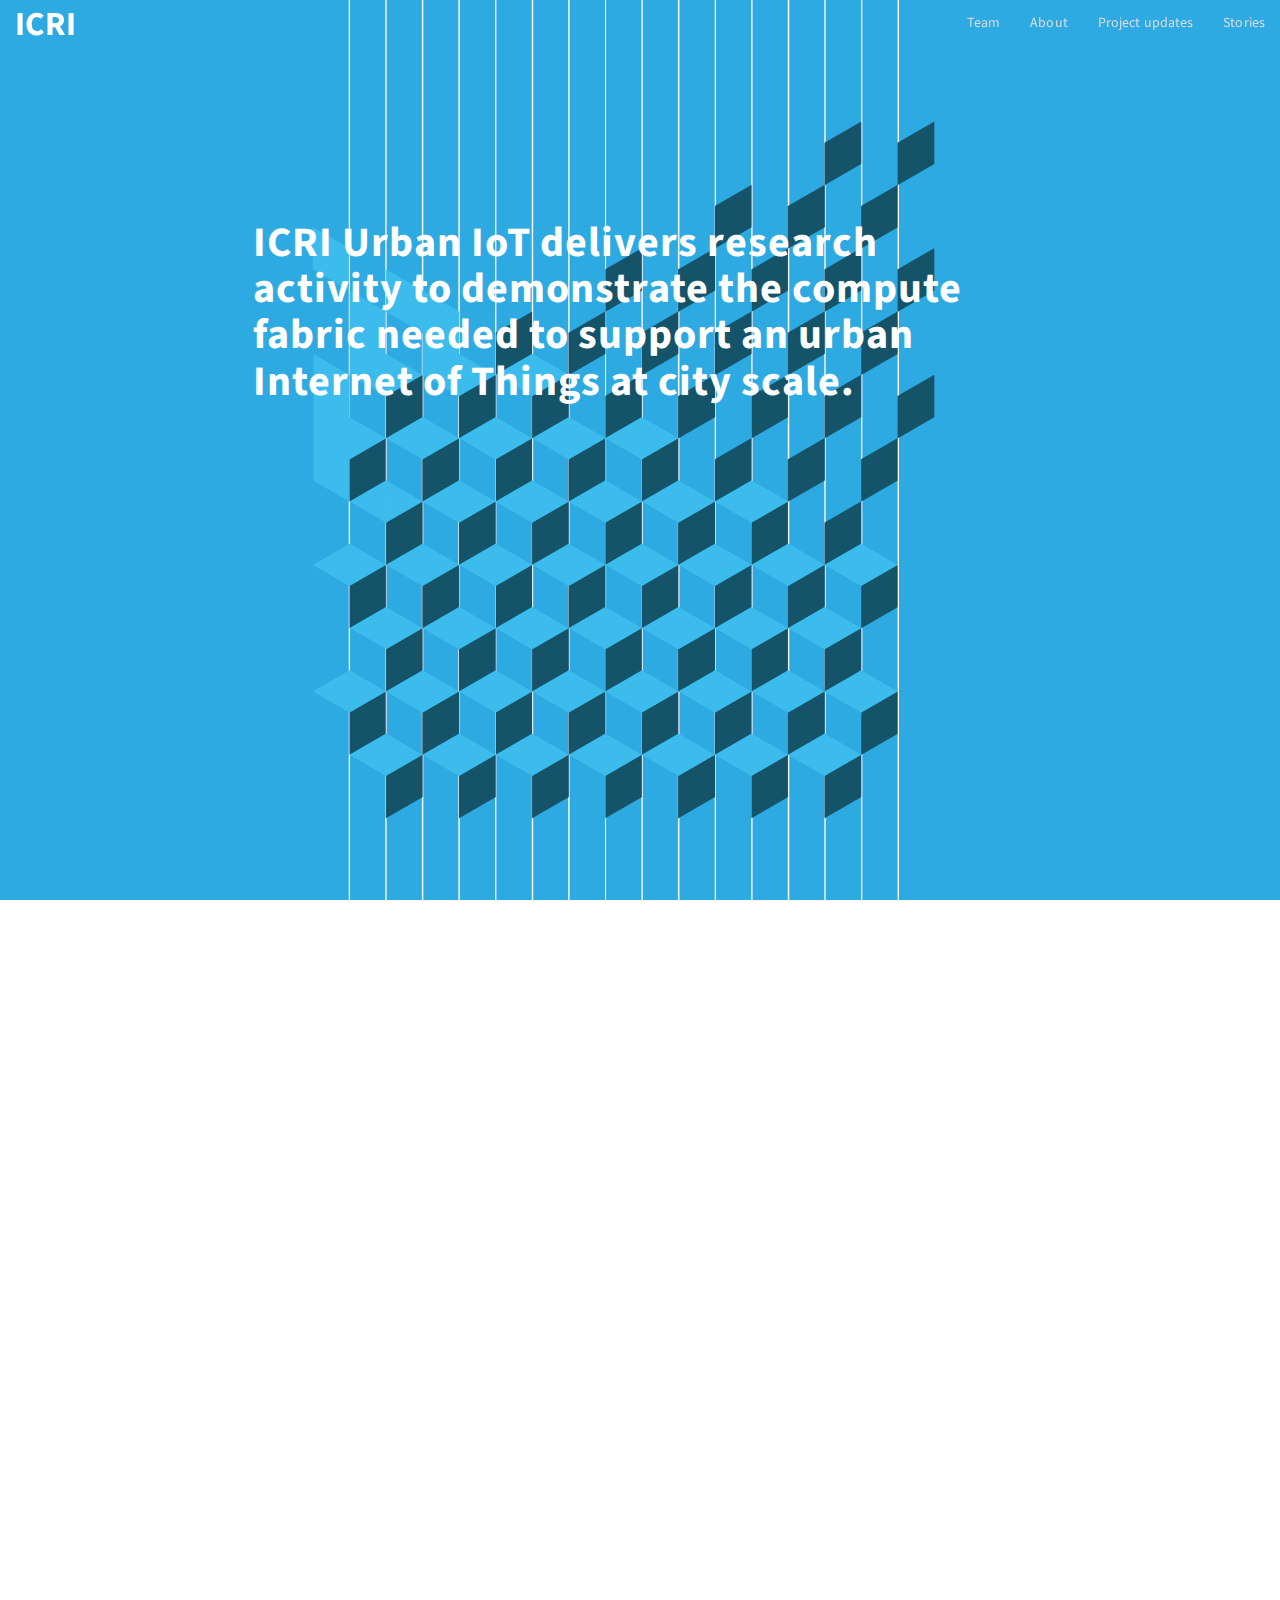
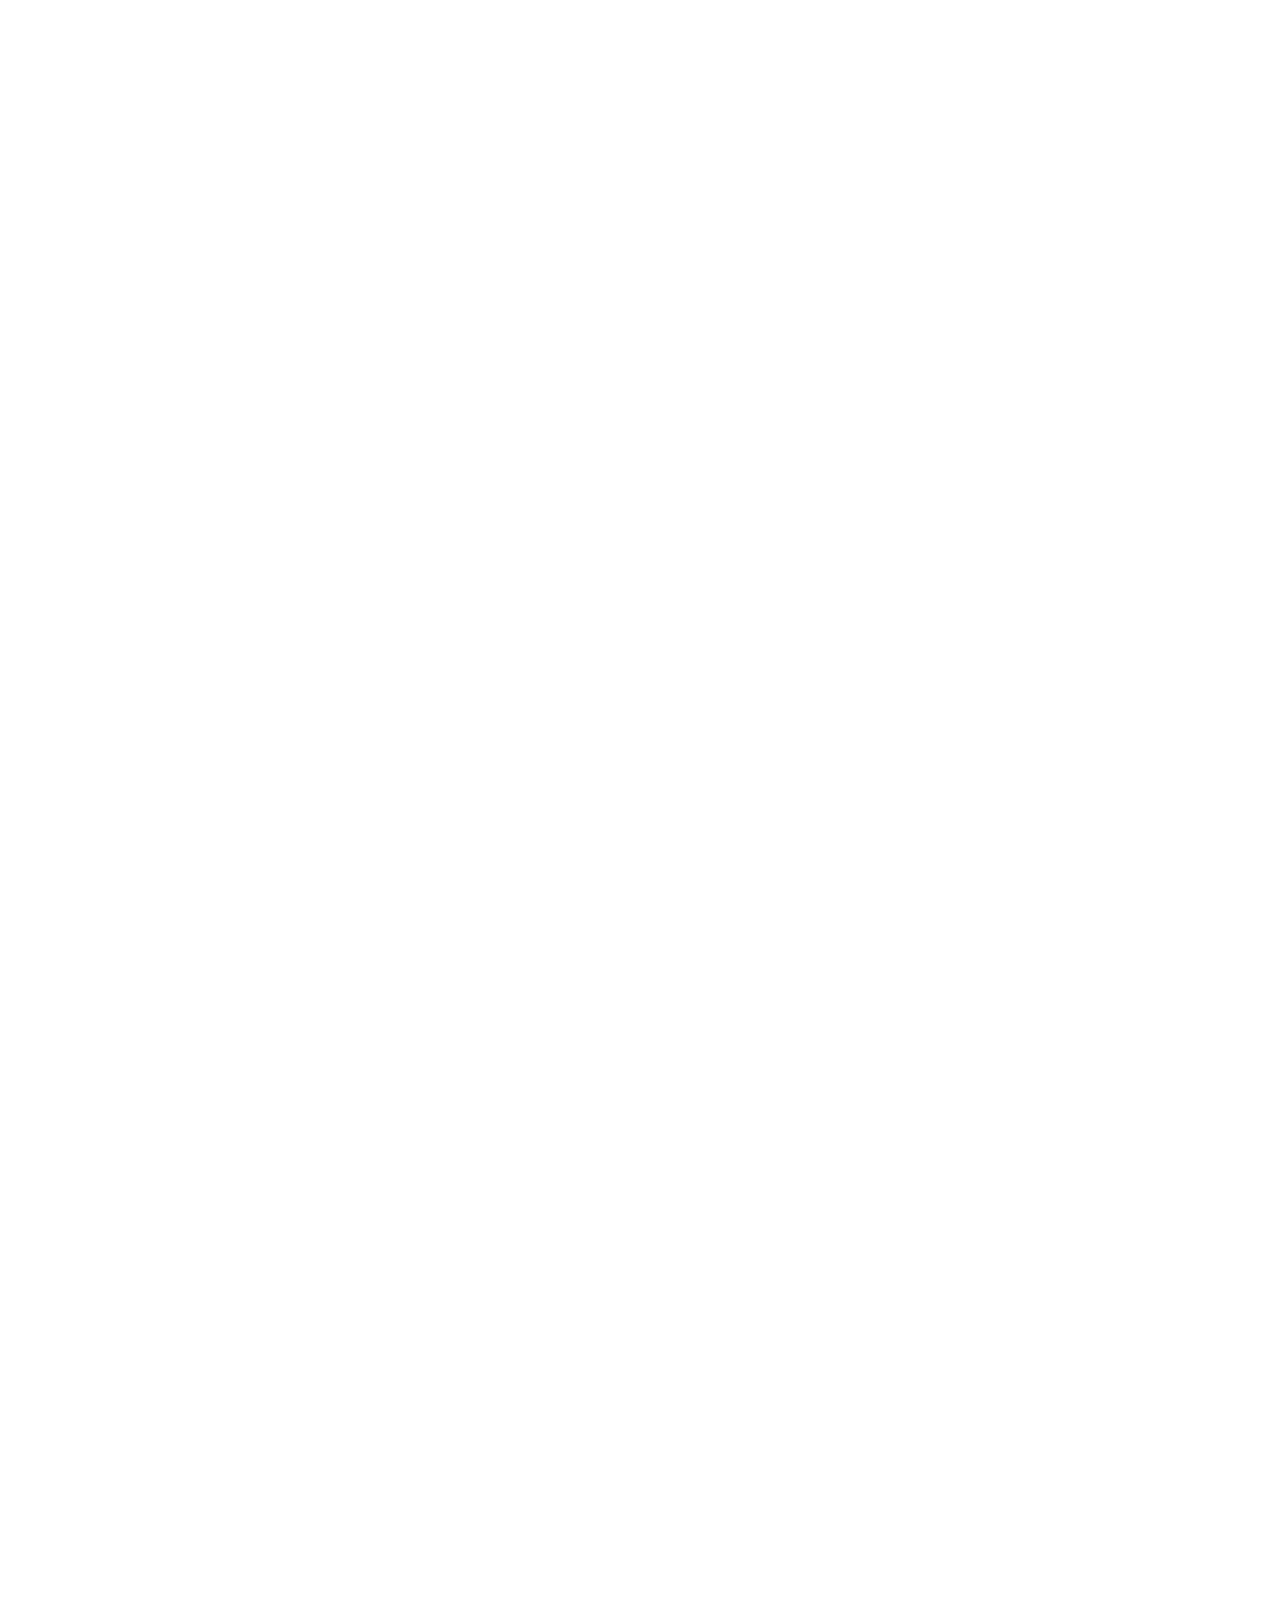
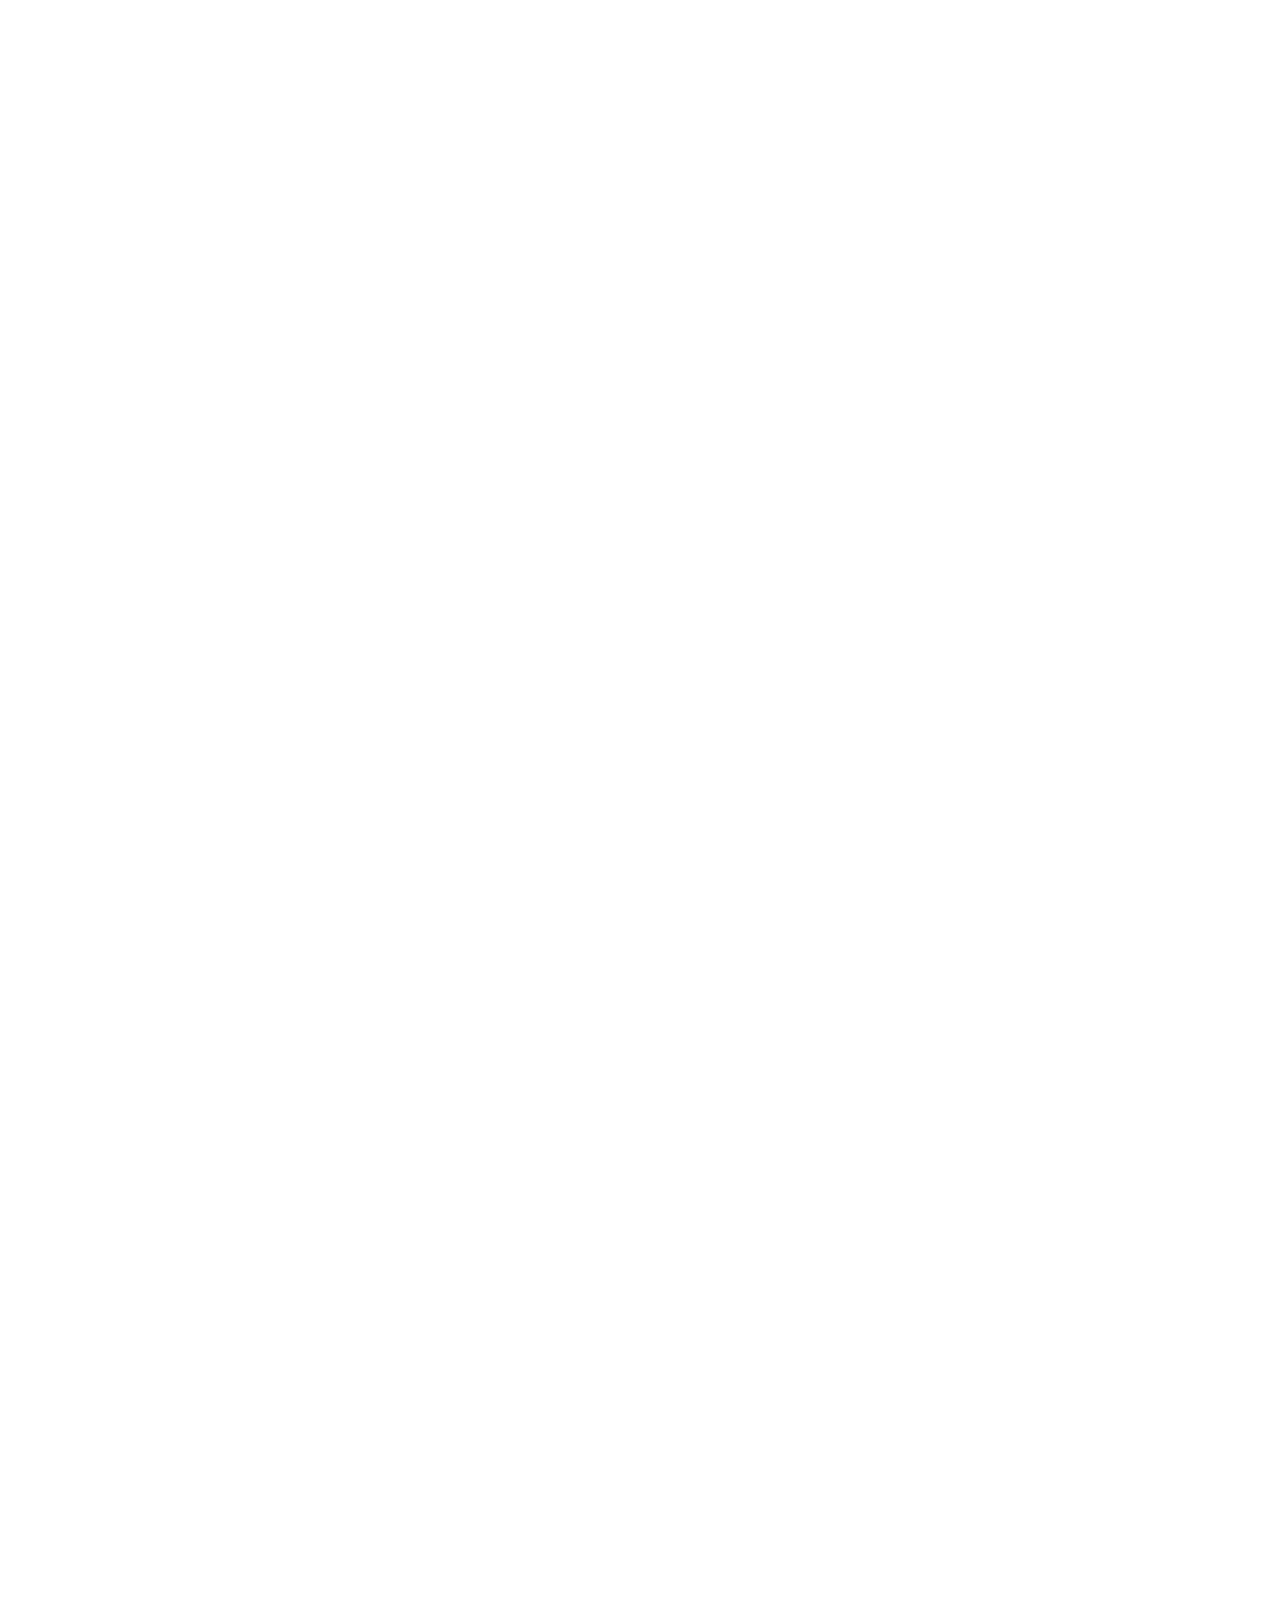
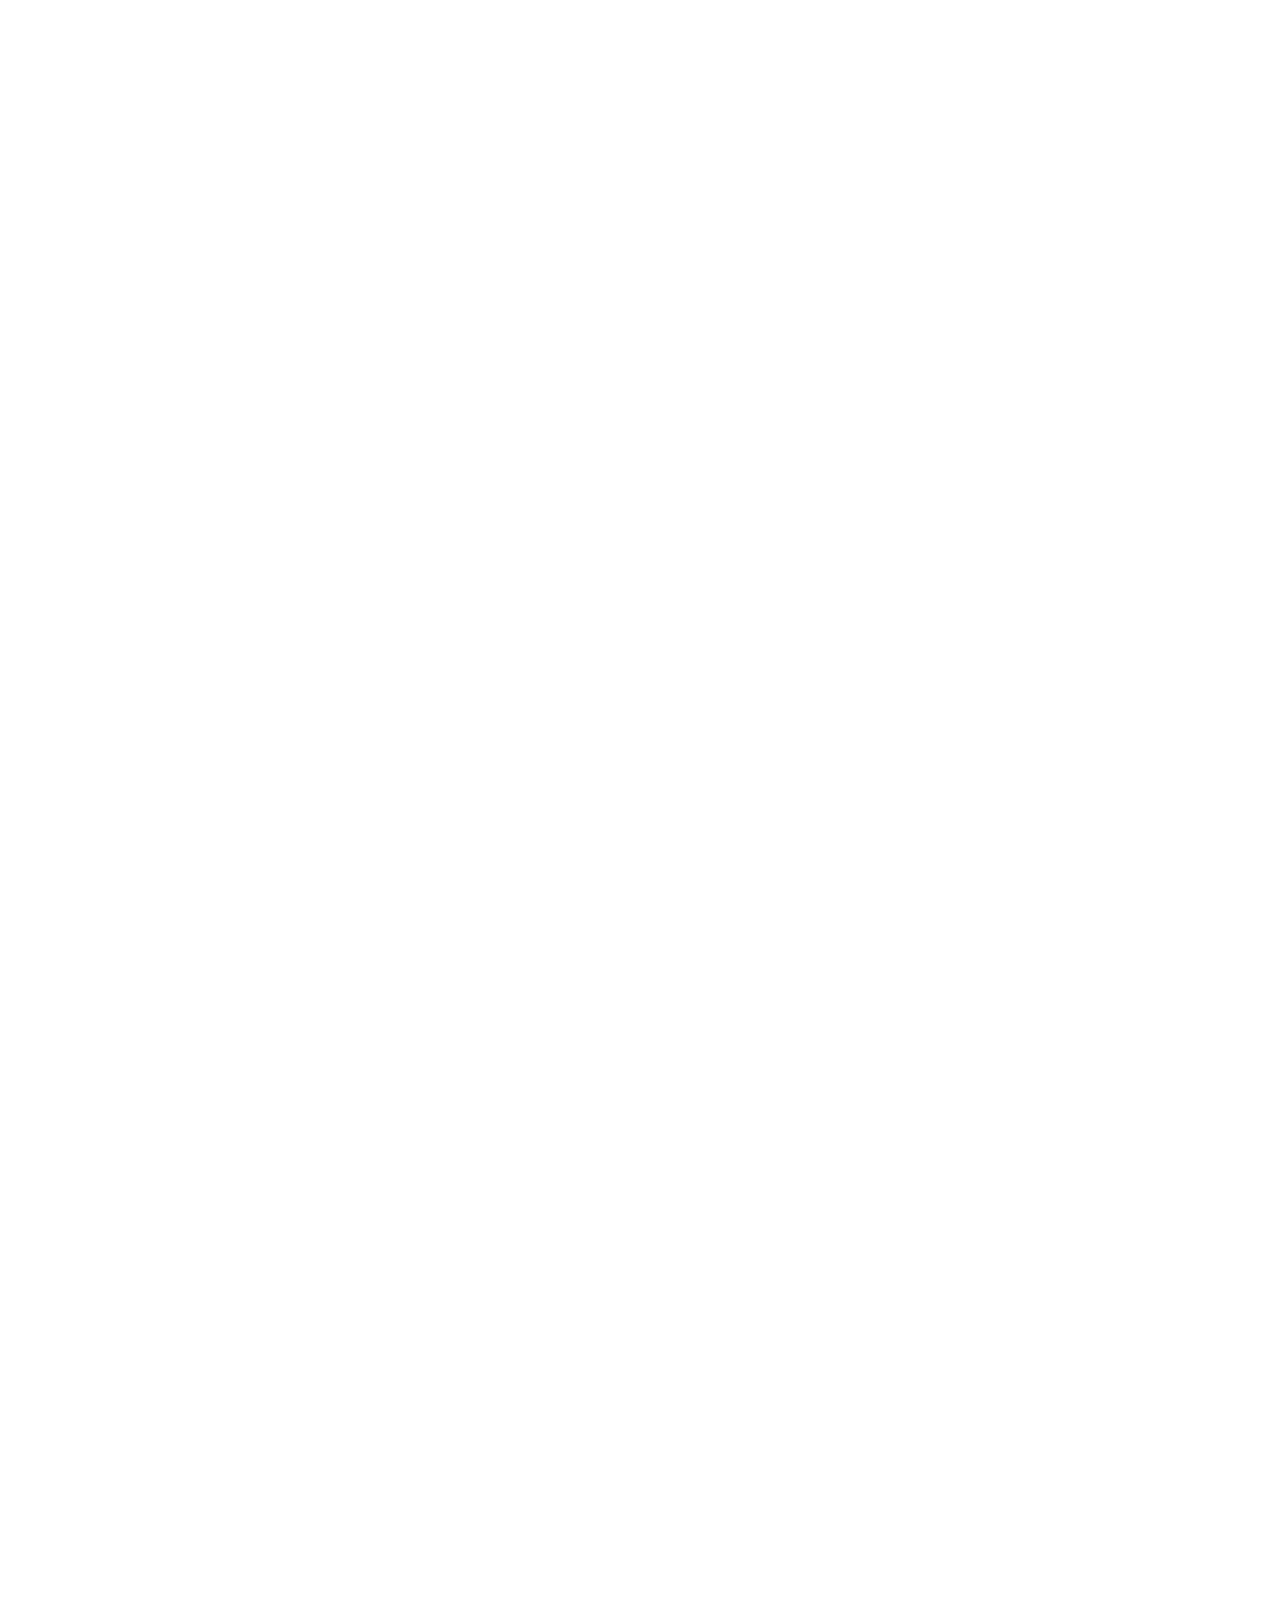
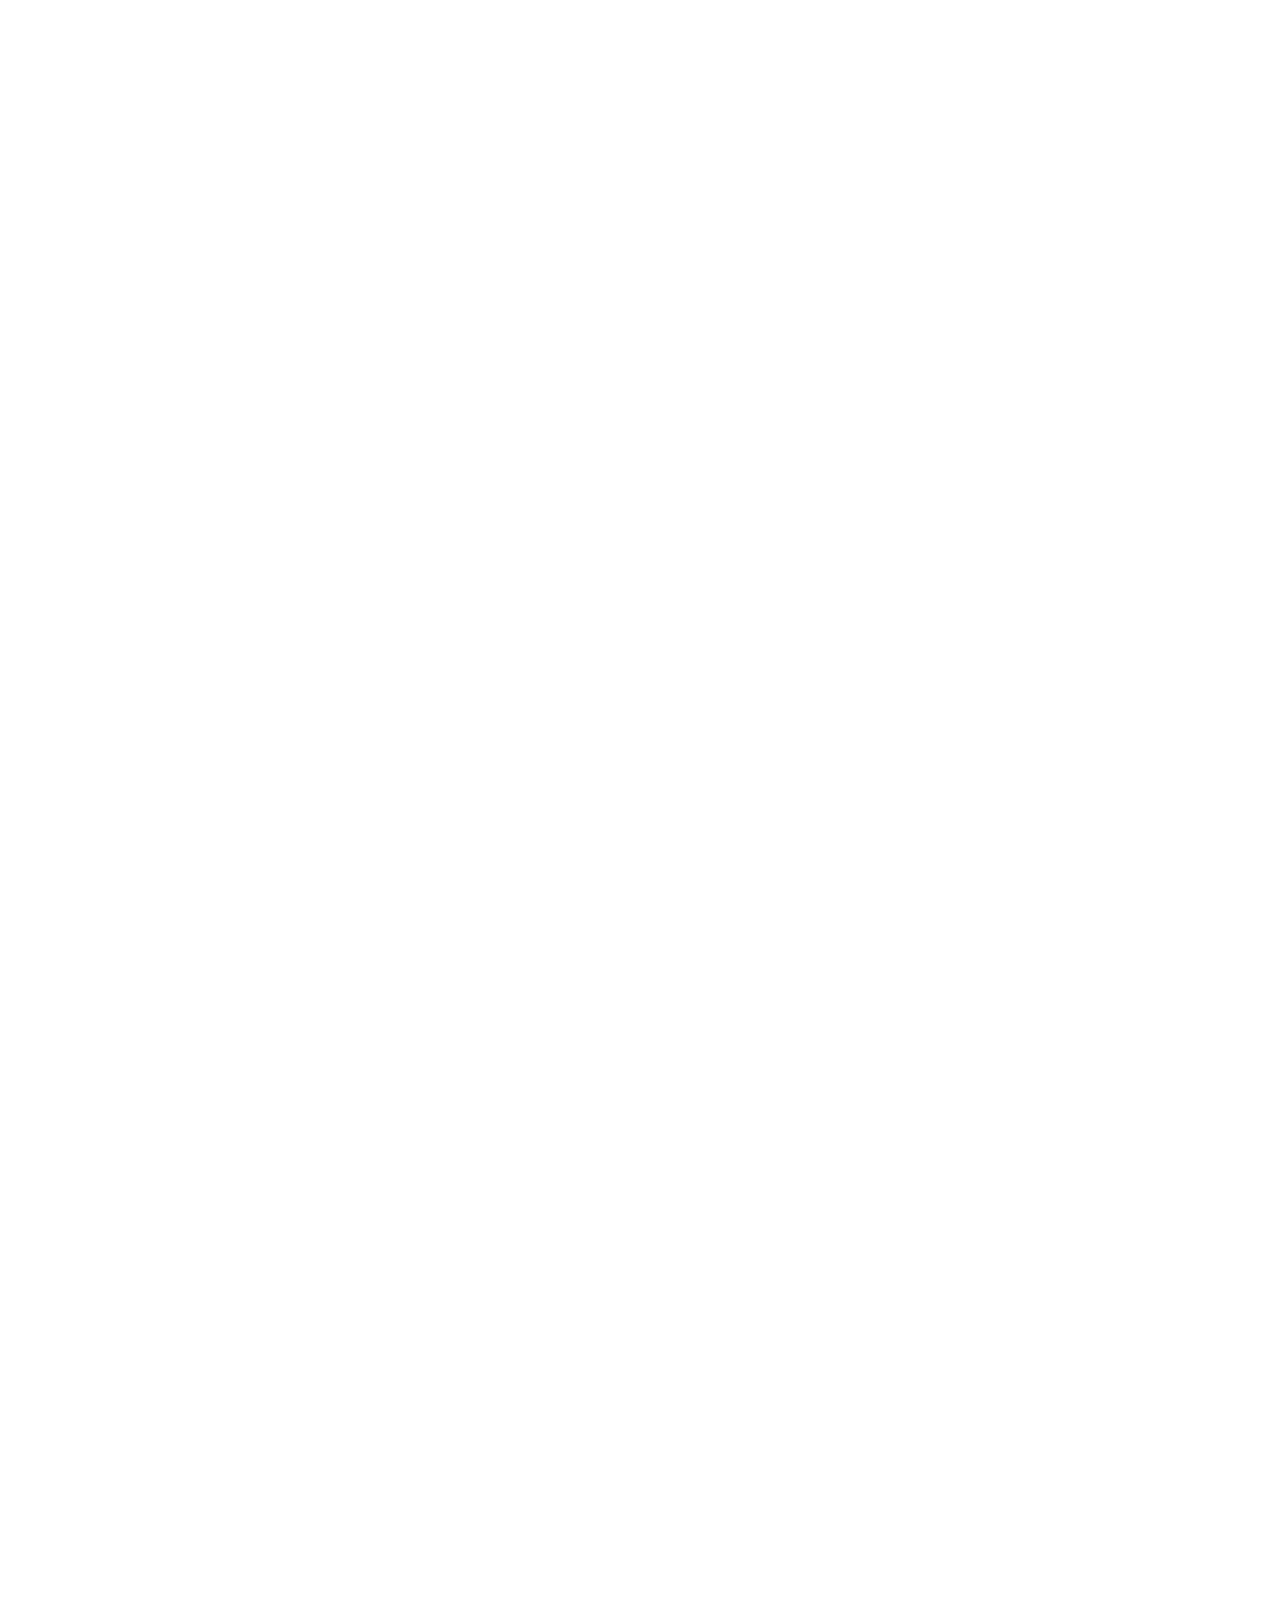
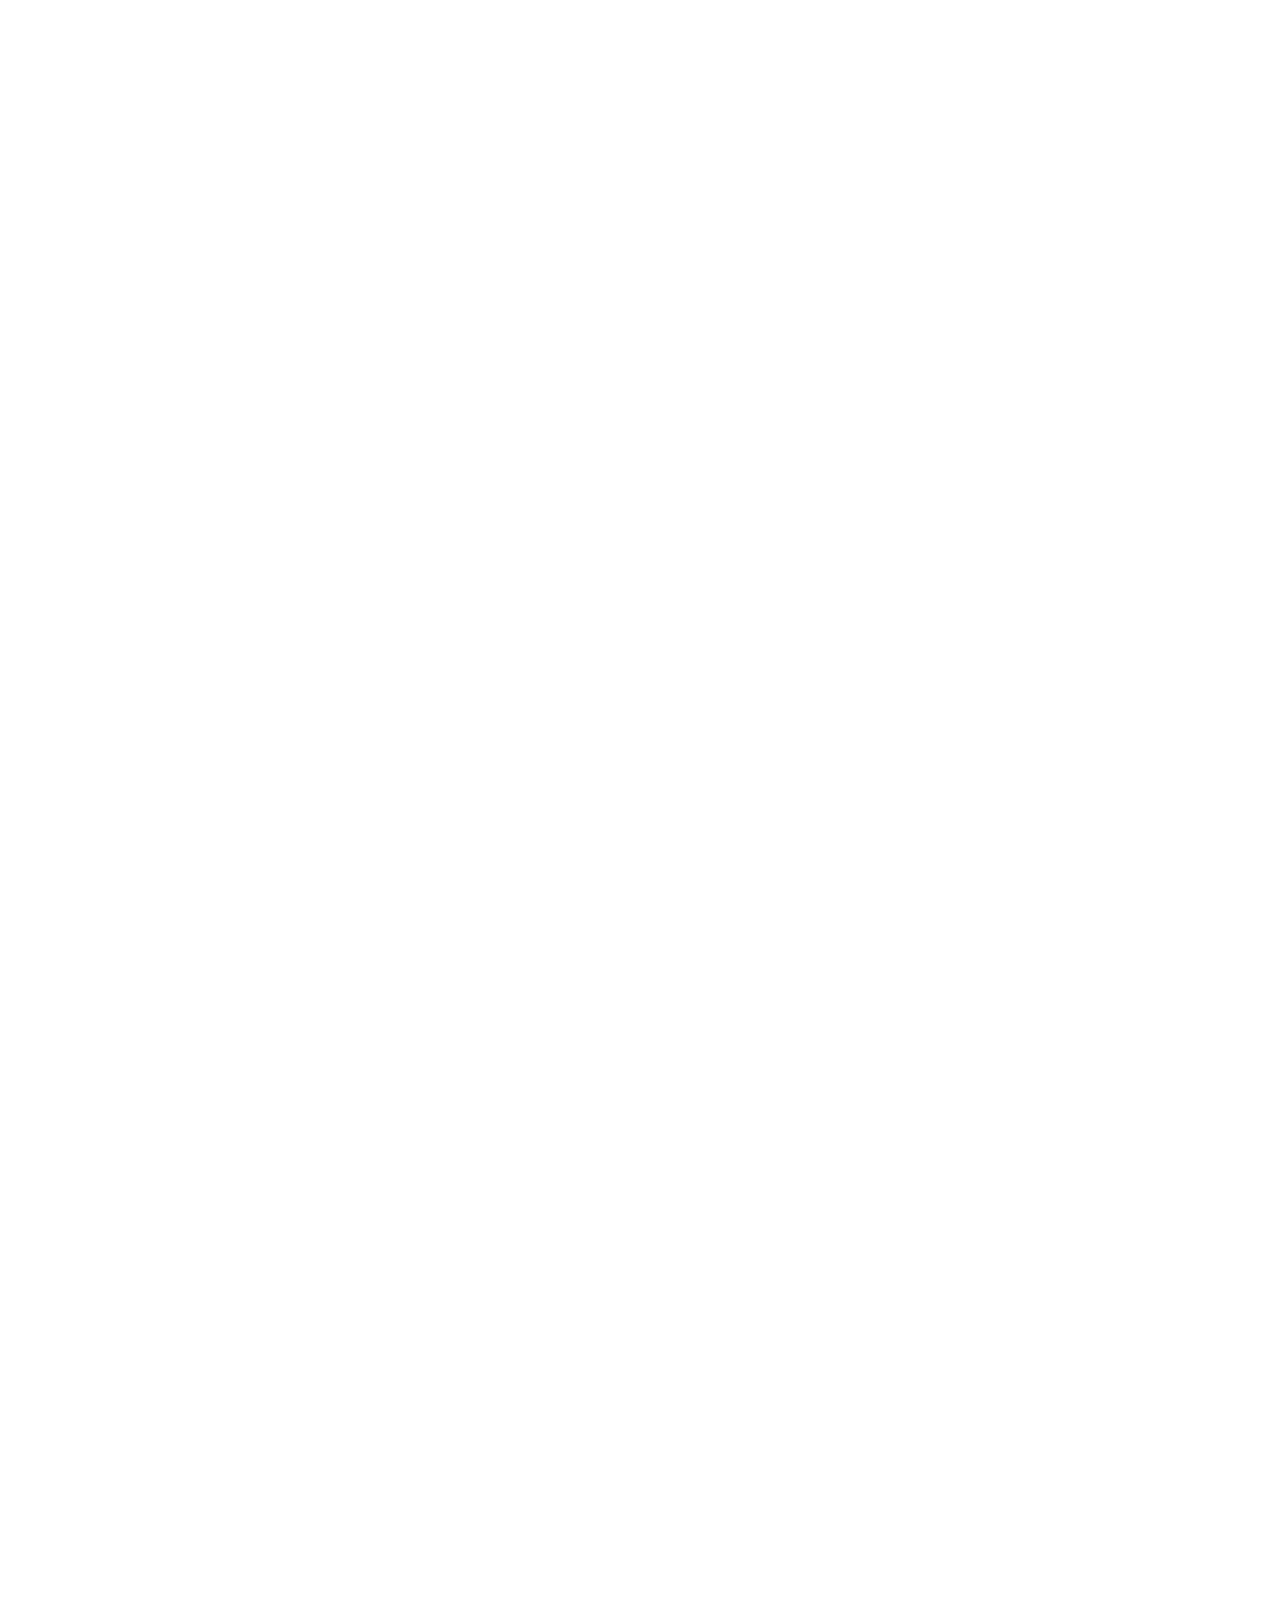
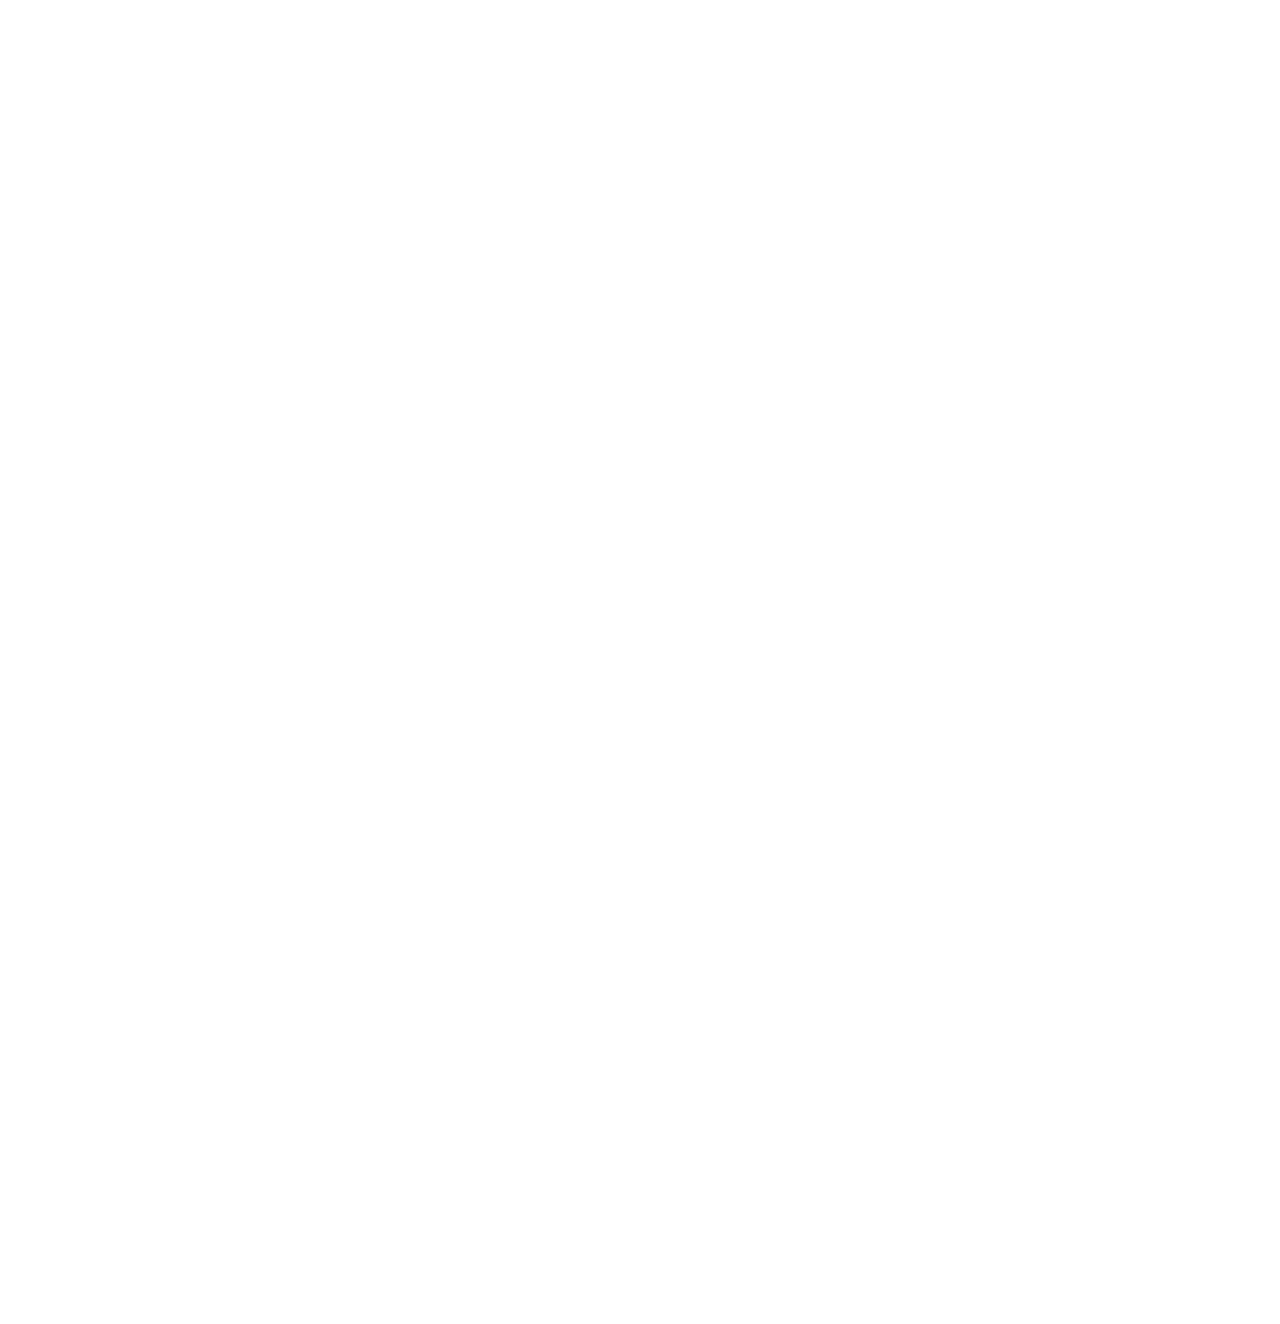
==== commit 97c88ca9: "Update 30 september" ====
--- a/index.html
+++ b/index.html
@@ -3,7 +3,7 @@
 
 <head>
     <meta charset="utf-8" />
-    <meta name="author" content="Script Tutorials" />
+    <meta name="ICRI" content="" />
     <meta name="viewport" content="width=device-width, initial-scale=1.0">
     <!-- maximum-scale=1.0, user-scalable=no"-->
     <title>ICRI Urban IoT</title>
@@ -16,6 +16,7 @@
     <link rel="stylesheet" media="(max-device-width: 767px)" href="css/style_420.css">
     <link rel="stylesheet" media="(min-device-width: 768px) and (max-device-width: 1024px)" href="css/style_1024.css">
     <link rel="stylesheet" media="(min-device-width: 1025px) and (max-device-width: 4000px)" href="css/style_2000.css">
+    <link rel="icon" href="http://cities.io/Tabicon.png">
 </head>
 
 <body>
@@ -49,7 +50,8 @@
                 <ul class="nav navbar-nav navbar-right">
                     <li><a href="#team">Team</a></li>
                     <li><a href="#about">About</a></li>
-                    <li><a href="#video">Video</a></li>
+                    <li><a href="project_updates.html">Project updates</a></li>
+                    <li><a href="video.html">Stories</a></li>
                     <!--li><a href="#google_map">Contact</a></li-->
                     <!--li><a href="https://www.script-tutorials.com/bootstrap-one-page-template-with-parallax-effect/">Back to tutorial</a></li-->
                 </ul>
@@ -84,14 +86,15 @@
         </div>
     <!-- /first section -->
     
-    <!-- fourth section - Information -->
+    <!-- second section - Information -->
     <div class="whitetype">
         <div class="challenge1 visible-xs visible-md visible-lg">
             
-                <div class="row">
-                    <div class="col-md-1"></div>
-                    <!--div class="col-sm-1 visible-sm-block"><img src="images/cub.png"></div-->
-                    <div class="col-md-2">
+
+                <div class="row">
+                    <div class="col-sm-1"></div>
+                    <div class="col-sm-2">
+                        <h1>Research Themes</h1>
                         <h2>Billion Device Challenge</h2>
                         <h4>Power</h4>
                         <p>Keeping nodes alive constantly for long operational periods.</p>
@@ -100,7 +103,6 @@
                         <h4>Manageability</h4>
                         <p>Orchestrating resource <br>sharing on billion devices <br>for multiple stakeholders.</p>
                     </div>
-                    <div class="col-md-9"></div>
                 
             </div>
         </div>
@@ -112,6 +114,7 @@
                     <div class="col-sm-1"><img src="images/cuburi/cub-01.png"></div>
                     <div class="col-sm-4"></div>
                     <div class="col-sm-4">
+                        <h1>Research Themes</h1>
                         <h2>Billion Device Challenge</h2>
                         <h4>Power</h4>
                         <p>Keeping nodes alive constantly for long operational periods.</p>
@@ -203,6 +206,7 @@
                 <div class="row">
                     <div class="col-md-1"></div>
                     <div class="col-md-2">
+                        <h1>Project Streams</h1>
                         <h4>Billion Device Challenge</h4>
                         <h2>Power</h2>
                         <p>Energy neutral sensor systems - Coupling the hardware with a lightweight distributed energy management system that not only maximizes energy usage over time and guarantees ENO, but also understands that each device sits as part of a network of heterogeneous devices.</p>
@@ -219,6 +223,7 @@
                     <div class="col-sm-1"><img src="images/cuburi/cub-10.png"></div>
                     <div class="col-sm-4"></div>
                     <div class="col-sm-4">
+                        <h1>Project Streams</h1>
                         <h4>Billion Device Challenge</h4>
                         <h2>Power</h2>
                         <p>Energy neutral sensor systems - Coupling the hardware with a lightweight distributed energy management system that not only maximizes energy usage over time and guarantees ENO, but also understands that each device sits as part of a network of heterogeneous devices.</p>
@@ -371,6 +376,12 @@
                         <h4>Creating Sustainable Ecosystems</h4>
                         <h2>Performance in use analysis</h2>
                         <p>Analysis through engagement with commercial entities deploying IoT in the park through an open call to showcase solutions and by imagining future possibilities for connected technologies.</p>
+                <a href="project_updates.html">
+                <div class="project_update"> 
+                    <h2>PROJECT UPDATE <i class="fa fa-arrow-right" aria-hidden="true"></i></h2>
+                </div></a>
+                </div>
+
                     </div>
                     <div class="col-md-8"></div>
                 </div>
@@ -418,16 +429,17 @@
                     <div class="col-sm-4">
                        <h4>Creating Sustainable Ecosystems</h4>
                         <h2>Circulatory Data</h2>
-                        <p>A Living Lab of experimental hardware integrated with mdart Park facilities to test IoT services in the park.</p>
-                    </div>
-                    <div class="col-sm-1"></div>
-                
-                </div>
-        </div>
-
-    </div>
-    </div>
-    <!-- /fourth section -->
+                        <p>A Living Lab of experimental hardware integrated with Smart Park facilities to test IoT services in the park.</p>
+                    </div>
+                    <div class="col-sm-1"></div>
+                
+                </div>
+        </div>
+
+    </div>
+    </div>
+    <!-- /second section -->
+
     <!-- third section - Team -->
     <div class="team pad-section">
         <div id="team">
@@ -600,6 +612,7 @@
         </div>
     </div>
     <!-- /third section -->
+
     <!-- fourth section - About -->
     <div id="about">
         <div class="container-fluid">
@@ -611,7 +624,7 @@
                     <p>The move toward urbanization serves as a great opportunity. Cities are places where people, meet, exchange, work, live and interact. They bring people with different interests, experiences and knowledge close together. They are the centres of culture, economic development and social change. On average, larger cities produce more wealth and innovation per capita than smaller ones. Those living in cities tend to produce substantially less CO2 per capita as compared to those living in rural or suburban areas. Cities offer unique options for efficient sharing of limited resources. </p>
                 </div>
                 <div class="col-sm-4 col-md-3">
-                    <p>In a sense, cities can serve as an efficient means of living – culturally, interactively, and ecologically. However, as with most complex systems, understanding the city system is essential to facilitating their operation in a cost-effective way; making these capacity boundaries elastic. The rhetoric of the “mdart City” has increased awareness of the potential for connected devices to support urban systems, but as the Internet of Things hits the peak of the Gartner hype cycle we need to expand our thinking around how the use of these technologies will be sustained.</p>
+                    <p>In a sense, cities can serve as an efficient means of living – culturally, interactively, and ecologically. However, as with most complex systems, understanding the city system is essential to facilitating their operation in a cost-effective way; making these capacity boundaries elastic. The rhetoric of the “Smart City” has increased awareness of the potential for connected devices to support urban systems, but as the Internet of Things hits the peak of the Gartner hype cycle we need to expand our thinking around how the use of these technologies will be sustained.</p>
                 </div>
                 <div class="col-md-1"></div>
             </div>
@@ -645,7 +658,7 @@
                 <div class="col-sm-3 col-md-3">
                     <img src="images/logo_imperial_college_london.png"></div>
                 <div class="col-sm-4 col-md-3">
-                    <p>The Adaptive Embedded Systems Engineering group (AESE), is a world leader in the development of self-organising MAC and Routing Protocols, Self-Adaptive Management schemes for low-power resource-constrained devices, including Wireless Sensor Networks. Our research has been motivated by applications that span asset monitoring, to environmental monitoring, to the arts. AESE focuses on the core technologies that will support the widespread adoption of connected devices in the mdall dense space of the city. In particular we research the tools that will permit the programming of heterogeneous devices at city scales</p>
+                    <p>The Adaptive Embedded Systems Engineering group (AESE), is a world leader in the development of self-organising MAC and Routing Protocols, Self-Adaptive Management schemes for low-power resource-constrained devices, including Wireless Sensor Networks. Our research has been motivated by applications that span asset monitoring, to environmental monitoring, to the arts. AESE focuses on the core technologies that will support the widespread adoption of connected devices in the small dense space of the city. In particular we research the tools that will permit the programming of heterogeneous devices at city scales</p>
                 </div>
                 <div class="col-sm-4 col-md-3">
                     <p>(to help ensure interactions and behaviours are as expected) and the support for maintaining networks of devices over time. We will be designing and deploying Energy Neutral Operation sensor networks, creating tools to support multi-tenancy design and management of IoT gateways and nodes, and experimenting with protocols for adaptively managing access to different communication networks in the park. Imperial researchers working on the capstone project are Dr Pedro Martins, Greg Jackson, Dr Marija Milojevic and Dr Zhijin Qin. The Imperial PI is Prof Julie McCann.
@@ -661,7 +674,7 @@
                     <p>The Innovate UK supported catapults are technology and innovation centres where the best of UK businesses, scientists and engineers can work together on research and development. The Future Cities Catapult aims to accelerate urban ideas to market, to grow the economy and make cities better. From our Urban Innovation Centre in London, we provide world-class facilities and expertise to support the development of new products and services, as well as opportunities to collaborate with others, test ideas and develop business models. Our work currently focuses on three core themes: promoting healthy cities,</p>
                 </div>
                 <div class="col-sm-4 col-md-3">
-                    <p>building resilience in urban infrastructure, and designing strategies to help cities adopt and finance mdarter technologies. In the Capstone project we will be focusing on connecting IoT SME’s to challenges posed by stakeholders in the park and using a “performance in use” framework to test economic models for capital expense justification and ROI models. Future Cities Catapult researchers working on the capstone project are Lavinia Cox, Geoffrey Stevens, with support from the Insights, Futures, Making and Economics teams. The Future Cities Catapult PI is John Lynch.
+                    <p>building resilience in urban infrastructure, and designing strategies to help cities adopt and finance smarter technologies. In the Capstone project we will be focusing on connecting IoT SME’s to challenges posed by stakeholders in the park and using a “performance in use” framework to test economic models for capital expense justification and ROI models. Future Cities Catapult researchers working on the capstone project are Lavinia Cox, Geoffrey Stevens, with support from the Insights, Futures, Making and Economics teams. The Future Cities Catapult PI is John Lynch.
                     </p>
                 </div>
                 <div class="col-sm-1 col-md-1"></div>
@@ -672,23 +685,23 @@
     <!-- fifth section Video -->
     <div id="video">
         <div class="container">
-            <h2 class="text-center">Video</h2>
+            <h2 class="text-center"></h2>
             <div class="row">
                 <div class="col-md-2"></div>
                 <div class="col-md-8">
                     <div class="embed-responsive embed-responsive-16by9">
-                        <iframe class="embed-responsive-item" src="https://www.youtube.com/embed/f7TCpb4ef_8"></iframe>
+                        <iframe class="embed-responsive-item" src="https://player.vimeo.com/video/176462997"></iframe>
                     </div>
                 </div>
                 <div class="col-sm-2 col-md-2"></div>
             </div>
             <div class="row">
                 <div class="col-md-2"></div>
-                <div class="col-sm-4 col-md-3">
+                <!--div class="col-sm-4 col-md-3">
                     <p>The ICRI Urban IoT Capstone benefits from being part of a larger programme of activity within the Queen Elizabeth Olympic Park supported by the European Union and the Mayors Office. An overview of that activity </p>
-                </div>
-                <div class="col-sm-4 col-md-3">
-                    <p>is presented below in the video by our partners at the London Legacy Development Corporation. More videos on the work of the ICRI can be found on our <a href="https://vimeo.com/icricities">vimeo channel</a></p>
+                </div-->
+                <div class="col-sm-4 col-md-3">
+                    <p>More videos on the work of the ICRI can be found on our <a href="https://vimeo.com/icricities">vimeo channel</a>.</p>
                 </div>
             </div>
         </div>
--- a/css/style_general.css
+++ b/css/style_general.css
@@ -21,10 +21,27 @@
   font-weight: 700;
   color: #ffffff;
 }
+
+.navbar-default .navbar-brand-video{
+  font-family: 'Source Sans Pro', sans-serif;
+  font-size: 2.4em;
+  letter-spacing: 0.05px;
+  font-weight: 700;
+  color: #000000;
+}
+
 .navbar-default .navbar-brand:hover,
 .navbar-default .navbar-brand:focus {
   color: #ffffff;
 }
+
+.navbar-default .navbar-brand-video:hover, 
+.navbar-default .navbar-brand-video:focus{
+  color: #000000;
+  text-decoration: none;
+}
+
+
 .navbar-default .navbar-text {
   color: #ffffff;
 }
@@ -35,7 +52,7 @@
   letter-spacing: 0.1px;
   display: block;
   font-weight: 400;
-  color: #ecf0f1;
+  color: #dbdbdb;
 }
 .navbar-default .navbar-nav > li > a:hover,
 .navbar-default .navbar-nav > li > a:focus {
@@ -164,98 +181,195 @@
 
 .whitetype h2{
   font-family: 'Source Sans Pro', sans-serif;
+  font-size: 1.8em;
+  line-height: 1em;
+  letter-spacing: 0em;
+  color: #ffffff;
+  display: block;
+  font-weight: 700;
+  margin-top: 25px;
+  padding: 0;
+}
+
+.whitetype h1{
+  font-family: 'Source Sans Pro', sans-serif;
+  font-size: 2.8em;
+  /*background-color: #ffffff;
+  border-style: solid;
+  border-left: 0px;
+  border-width: 5px;
+  margin-right:1em;
+  padding:7px;*/
+  line-height: 0.9em;
+  letter-spacing: 0em;
+  color: #ffffff;
+  display: block;
+  border-style: solid;
+  border-left: 0px;
+  border-right: 0px;
+  border-top: 0em;
+  border-width:6px;
+  padding-bottom:7px;
+  font-weight: 700;
+  /*opacity: 0.5;*/
+  margin-top: 0em;
+  max-width: 160px;
+}
+
+.blacktype h2{
+  font-family: 'Source Sans Pro', sans-serif;
   font-size: 2em;
   line-height: 1em;
   letter-spacing: 0em;
-  color: #ffffff;
-  display: block;
-  font-weight: 700;
-  margin: 0;
-  padding: 0;
-}
-
-.blacktype h2{
+
+  color: #000000;
+  display: block;
+  font-weight: 700;
+  margin-bottom: 0.7em;
+  padding: 0;
+}
+
+.blacktype p{
+  font-family: 'Source Sans Pro', sans-serif;
+  font-size: 1em;
+  line-height: 1.2em;
+  letter-spacing: 0.5px;
+  color: #000000;
+  display: block;
+  font-weight: 400;
+  padding: 0;
+}
+
+.blacktype h1{
+  font-family: 'Source Sans Pro', sans-serif;
+  font-size: 2.8em;
+  /*background-color: #ffffff;
+  border-style: solid;
+  border-left: 0px;
+  border-width: 5px;
+  margin-right:1em;
+  padding:7px;*/
+  line-height: 0.9em;
+  letter-spacing: 0em;
+  color: #000000;
+  display: block;
+  border-style: solid;
+  border-left: 0px;
+  border-right: 0px;
+  border-top: 0em;
+  border-width:6px;
+  padding-bottom:7px;
+  font-weight: 700;
+  /*opacity: 0.5;*/
+  margin-top: 0em;
+  max-width: 143px;
+}
+
+.label_billion_dev h4{
+  font-family: 'Source Sans Pro', sans-serif;
+  font-size: 1em;
+  background-color: #0F5268;
+  letter-spacing: 0.5px;
+  color: #ffffff;
+  display: block;
+  font-weight: 300;
+  width:159px;
+  padding: 5px;
+  margin-top:1.9em;
+}
+
+.label_citizen_engagement h4{
+  font-family: 'Source Sans Pro', sans-serif;
+  font-size: 1em;
+  background-color: #1D90A0;
+  letter-spacing: 0.5px;
+  color: #ffffff;
+  display: block;
+  font-weight: 300;
+  width:133px;
+  padding: 5px;
+}
+
+.label_ecosystems h4{
+  font-family: 'Source Sans Pro', sans-serif;
+  font-size: 1em;
+  line-height: 1.2em;
+  background-color: #004168;
+  letter-spacing: 0.5px;
+  color: #ffffff;
+  display: block;
+  font-weight: 300;
+  width:140px;
+  padding: 5px;
+}
+
+.project_update h2{
+  font-family: 'Source Sans Pro', sans-serif;
+  font-size: 1em;
+  font-weight: 300;
+  /*background-color: #f44242;*/
+  letter-spacing: 0.5px;
+  color: #f44242;
+  display: block;
+  font-weight: 700;
+  
+  
+  margin-top:1.9em;
+  
+}
+
+.label_ecosystems a:hover, a:visited, a:link, a:active{
+    color: #FFFFFF;
+    text-decoration: none;
+}
+/* end of challenges and solutions type specs */
+
+/* team page specs */
+.team p{
+  font-family: 'Source Sans Pro', sans-serif;
+  font-size: 1em;
+  line-height: 1.2em;
+  letter-spacing: 0.1px;
+  color: #000000;
+  display: block;
+  font-weight: 400;
+  margin-top: 15px;
+  padding: 0;
+
+}
+
+.team div{ 
+  padding-left: 24px;
+  padding-right: 24px;
+}
+
+.team h2{
   font-family: 'Source Sans Pro', sans-serif;
   font-size: 2em;
   line-height: 1em;
   letter-spacing: 0em;
-
-  color: #000000;
-  display: block;
-  font-weight: 700;
-  margin-bottom: 0.7em;
-  padding: 0;
-}
-
-.blacktype p{
-  font-family: 'Source Sans Pro', sans-serif;
-  font-size: 1em;
-  line-height: 1.2em;
-  letter-spacing: 0.5px;
-  color: #000000;
-  display: block;
-  font-weight: 400;
-  padding: 0;
-}
-
-.label_billion_dev h4{
-  font-family: 'Source Sans Pro', sans-serif;
-  font-size: 1em;
-  background-color: #0F5268;
-  letter-spacing: 0.5px;
-  color: #ffffff;
-  display: block;
-  font-weight: 300;
-  width:159px;
-  padding: 5px;
-}
-
-.label_citizen_engagement h4{
-  font-family: 'Source Sans Pro', sans-serif;
-  font-size: 1em;
-  background-color: #1D90A0;
-  letter-spacing: 0.5px;
-  color: #ffffff;
-  display: block;
-  font-weight: 300;
-  width:133px;
-  padding: 5px;
-}
-
-.label_ecosystems h4{
-  font-family: 'Source Sans Pro', sans-serif;
-  font-size: 1em;
-  line-height: 1.2em;
-  background-color: #004168;
-  letter-spacing: 0.5px;
-  color: #ffffff;
-  display: block;
-  font-weight: 300;
-  width:140px;
-  padding: 5px;
-}
-/* end of challenges and solutions type specs */
-
-/* team page specs */
-.team p{
-  font-family: 'Source Sans Pro', sans-serif;
-  font-size: 1em;
-  line-height: 1.2em;
-  letter-spacing: 0.1px;
-  color: #000000;
-  display: block;
-  font-weight: 400;
-  margin-top: 15px;
-  padding: 0;
-
-}
-
-.team div{ 
-  padding-left: 24px;
-  padding-right: 24px;
-}
-
-.team h2{
+  color: #000000;
+  display: block;
+  font-weight: 700;
+  margin-bottom: 50px;
+  padding: 0;
+}
+
+/* padded section - team photos */
+.pad-section {
+  padding: 50px 0;
+
+}
+/* defines space between team photos */
+.pad-section img {
+  width: 100%;
+}
+
+
+/* end of team page specs */
+
+/* about page type specs */
+#about h2{
   font-family: 'Source Sans Pro', sans-serif;
   font-size: 2em;
   line-height: 1em;
@@ -263,32 +377,6 @@
   color: #000000;
   display: block;
   font-weight: 700;
-  margin-bottom: 50px;
-  padding: 0;
-}
-
-/* padded section - team photos */
-.pad-section {
-  padding: 50px 0;
-
-}
-/* defines space between team photos */
-.pad-section img {
-  width: 100%;
-}
-
-
-/* end of team page specs */
-
-/* about page type specs */
-#about h2{
-  font-family: 'Source Sans Pro', sans-serif;
-  font-size: 2em;
-  line-height: 1em;
-  letter-spacing: 0em;
-  color: #000000;
-  display: block;
-  font-weight: 700;
   margin: 0;
   padding: 0;
 }
@@ -326,7 +414,7 @@
 
 #video h2{
   font-family: 'Source Sans Pro', sans-serif;
-  font-size: 2em;
+  font-size: 3em;
   line-height: 1em;
   letter-spacing: 0em;
   color: #000000;
@@ -336,7 +424,40 @@
   padding: 0;
 
 }
+
 /* end of video page type specs */
+
+/* project updates specs */
+.projects img {
+    max-width: 100%;
+    max-height: 100%;
+}
+
+.video a:hover, a:visited, a:link, a:active{
+    color: #FFFFFF;
+    text-decoration: none;
+}
+
+.project_update i{
+  color:#f44242;
+}
+
+.apply_now h4{
+  font-family: 'Source Sans Pro', sans-serif;
+  font-size: 1em;
+  background-color: #f44242;
+  letter-spacing: 0.5px;
+  color: #ffffff;
+  display: block;
+  font-weight: 300;
+  width:159px;
+  padding: 10px;
+  margin-top:1.9em;
+  margin-left: -24px;
+  text-align: center;
+}
+
+/* end of project updates specs */
 
 /* font-awesome icons for team page and footer*/
 i{
--- a/css/style_1024.css
+++ b/css/style_1024.css
@@ -190,12 +190,12 @@
 }
 
 /*tweak for top margin spacing text*/
+.whitetype h1{
+  margin-top: 1.5em;
+}
 .whitetype h2{
   margin-top: 1.5em;
 }
-.whitetype h2{
-  margin-top: 1.5em;
-}
 .label_billion_dev h4{
   margin-top: 6em;
 }
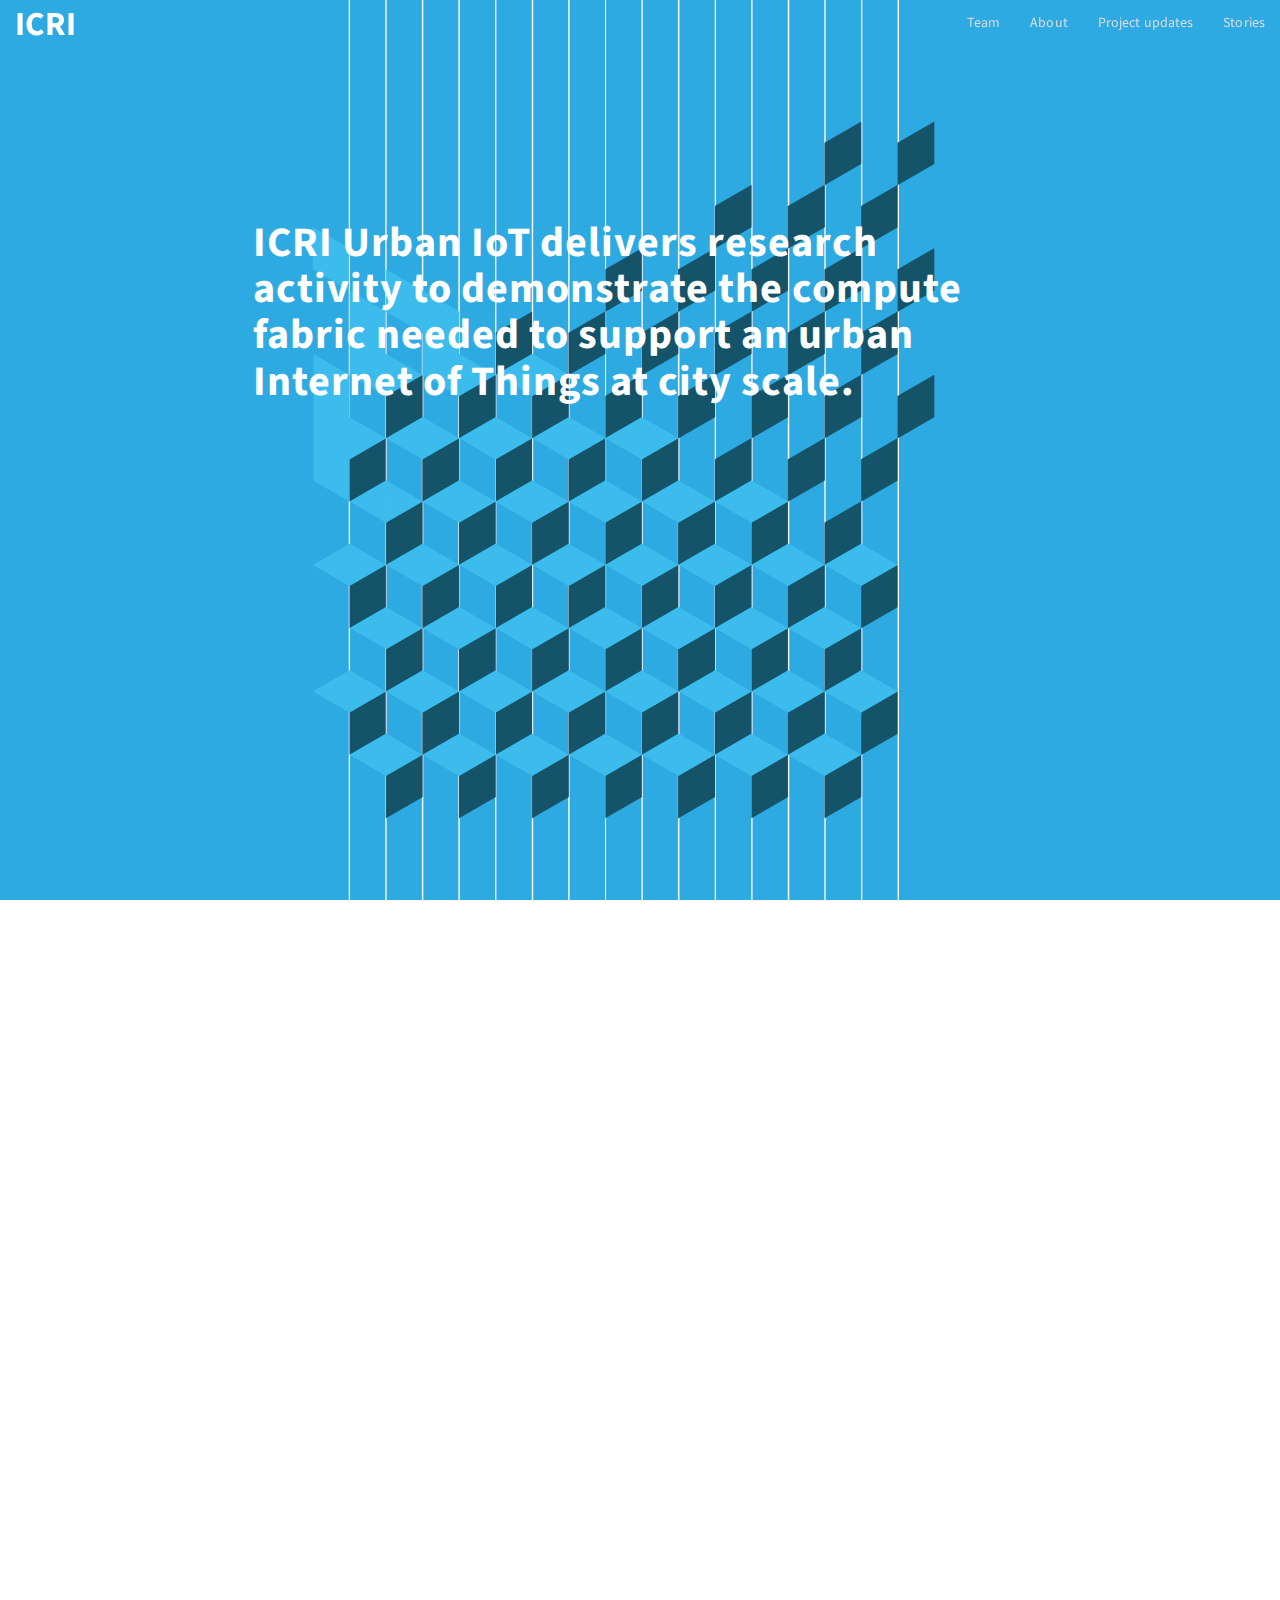
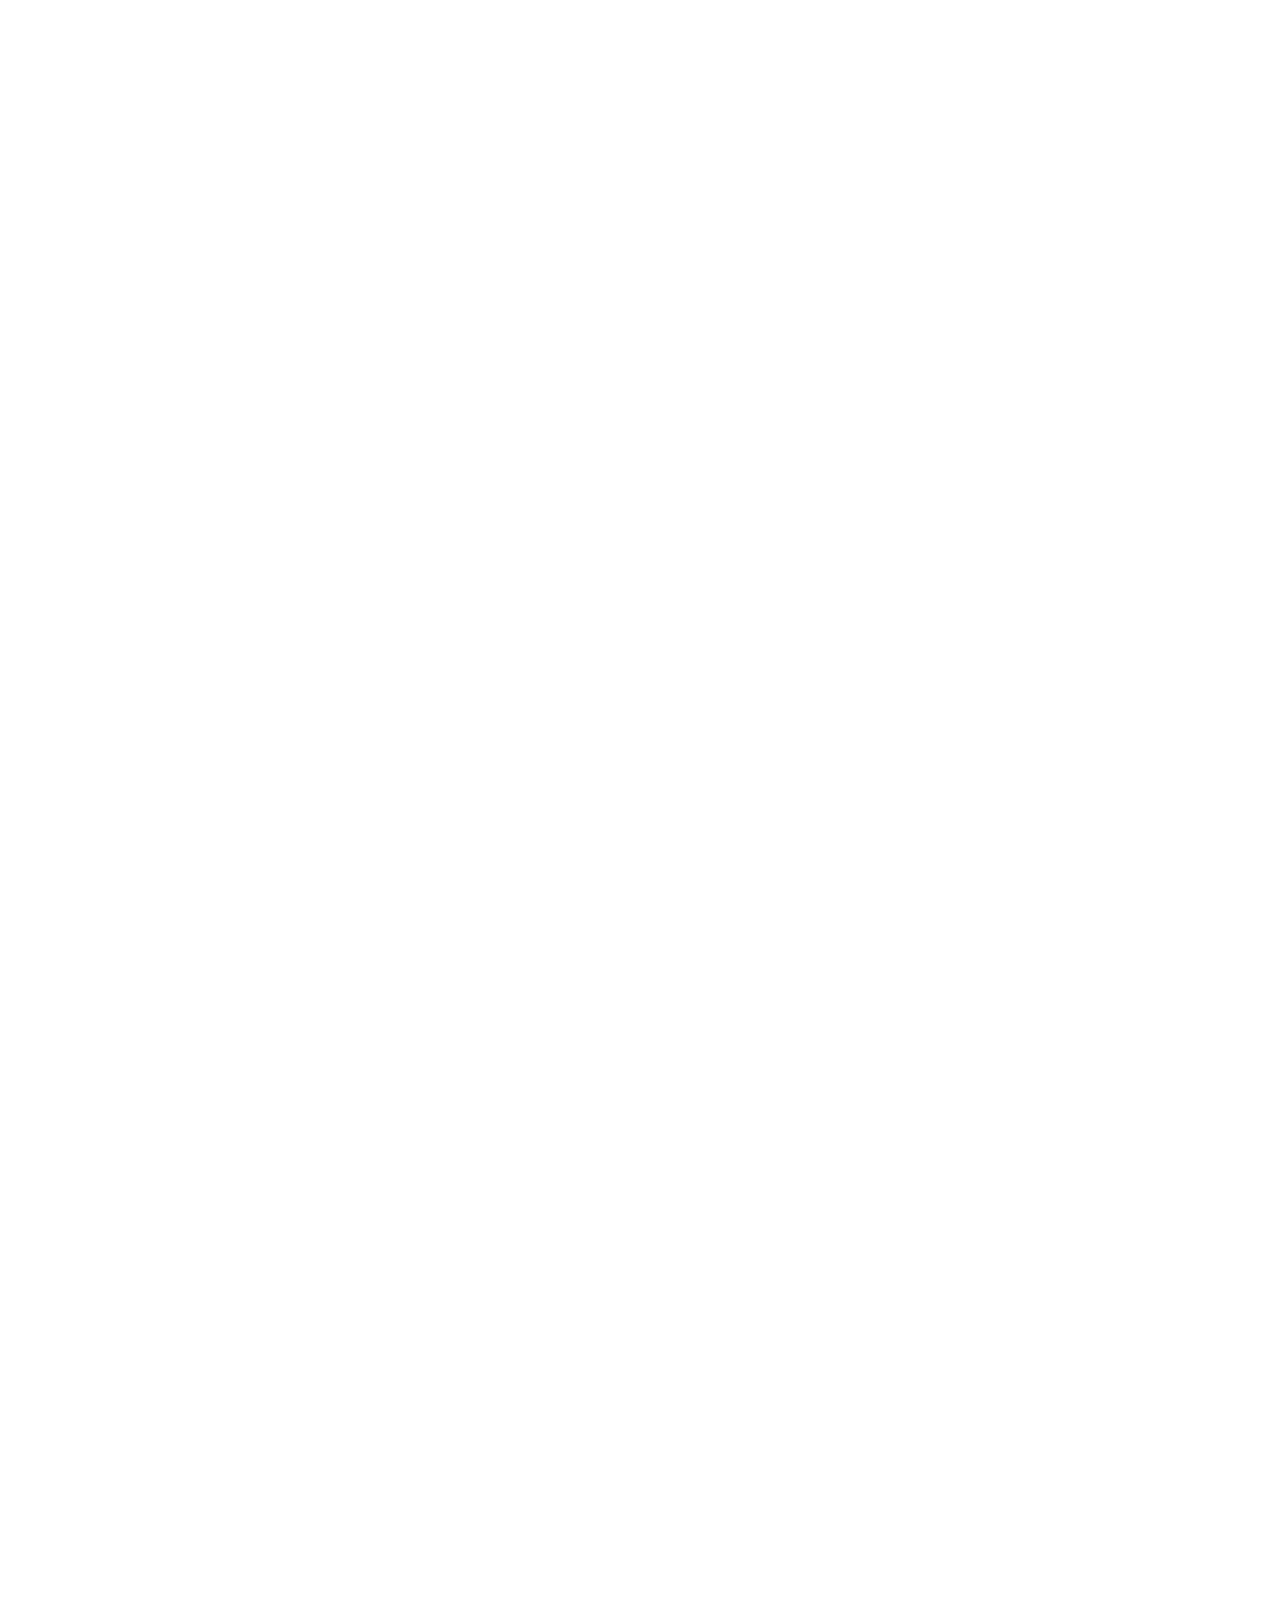
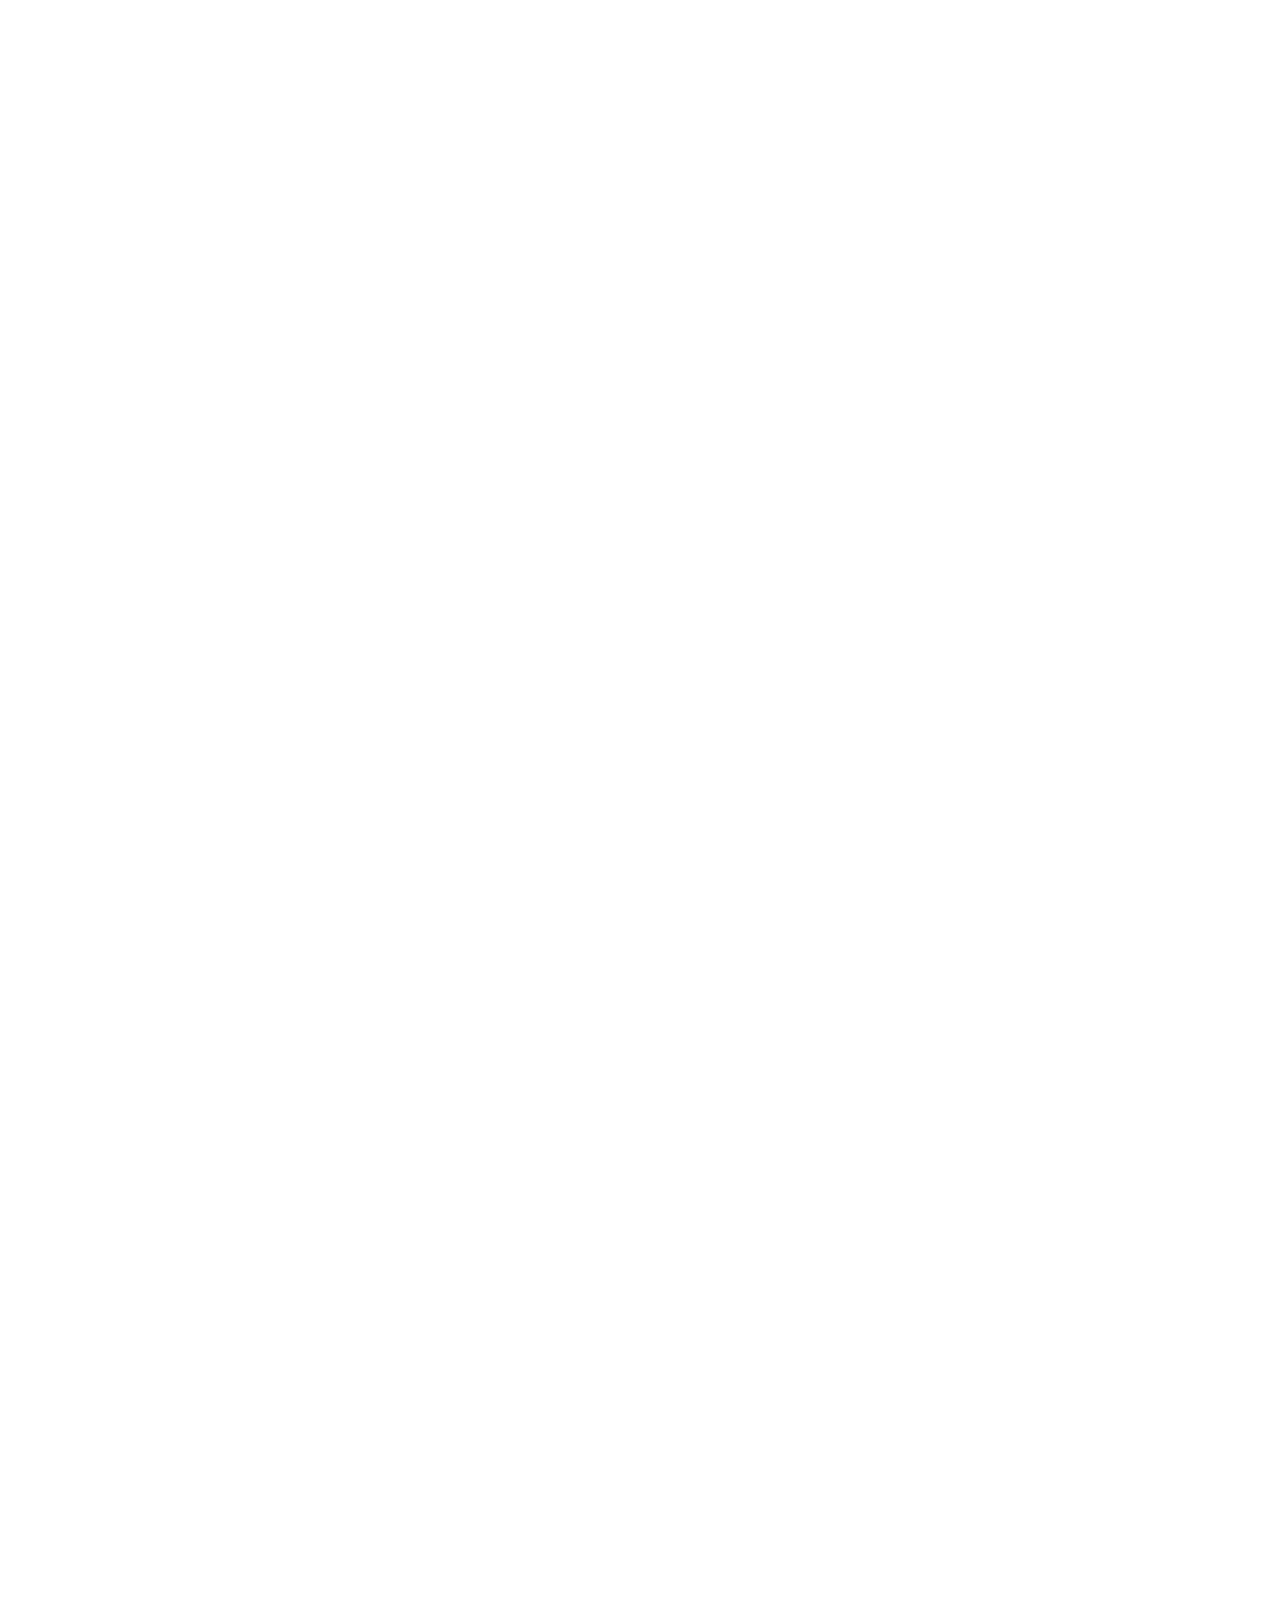
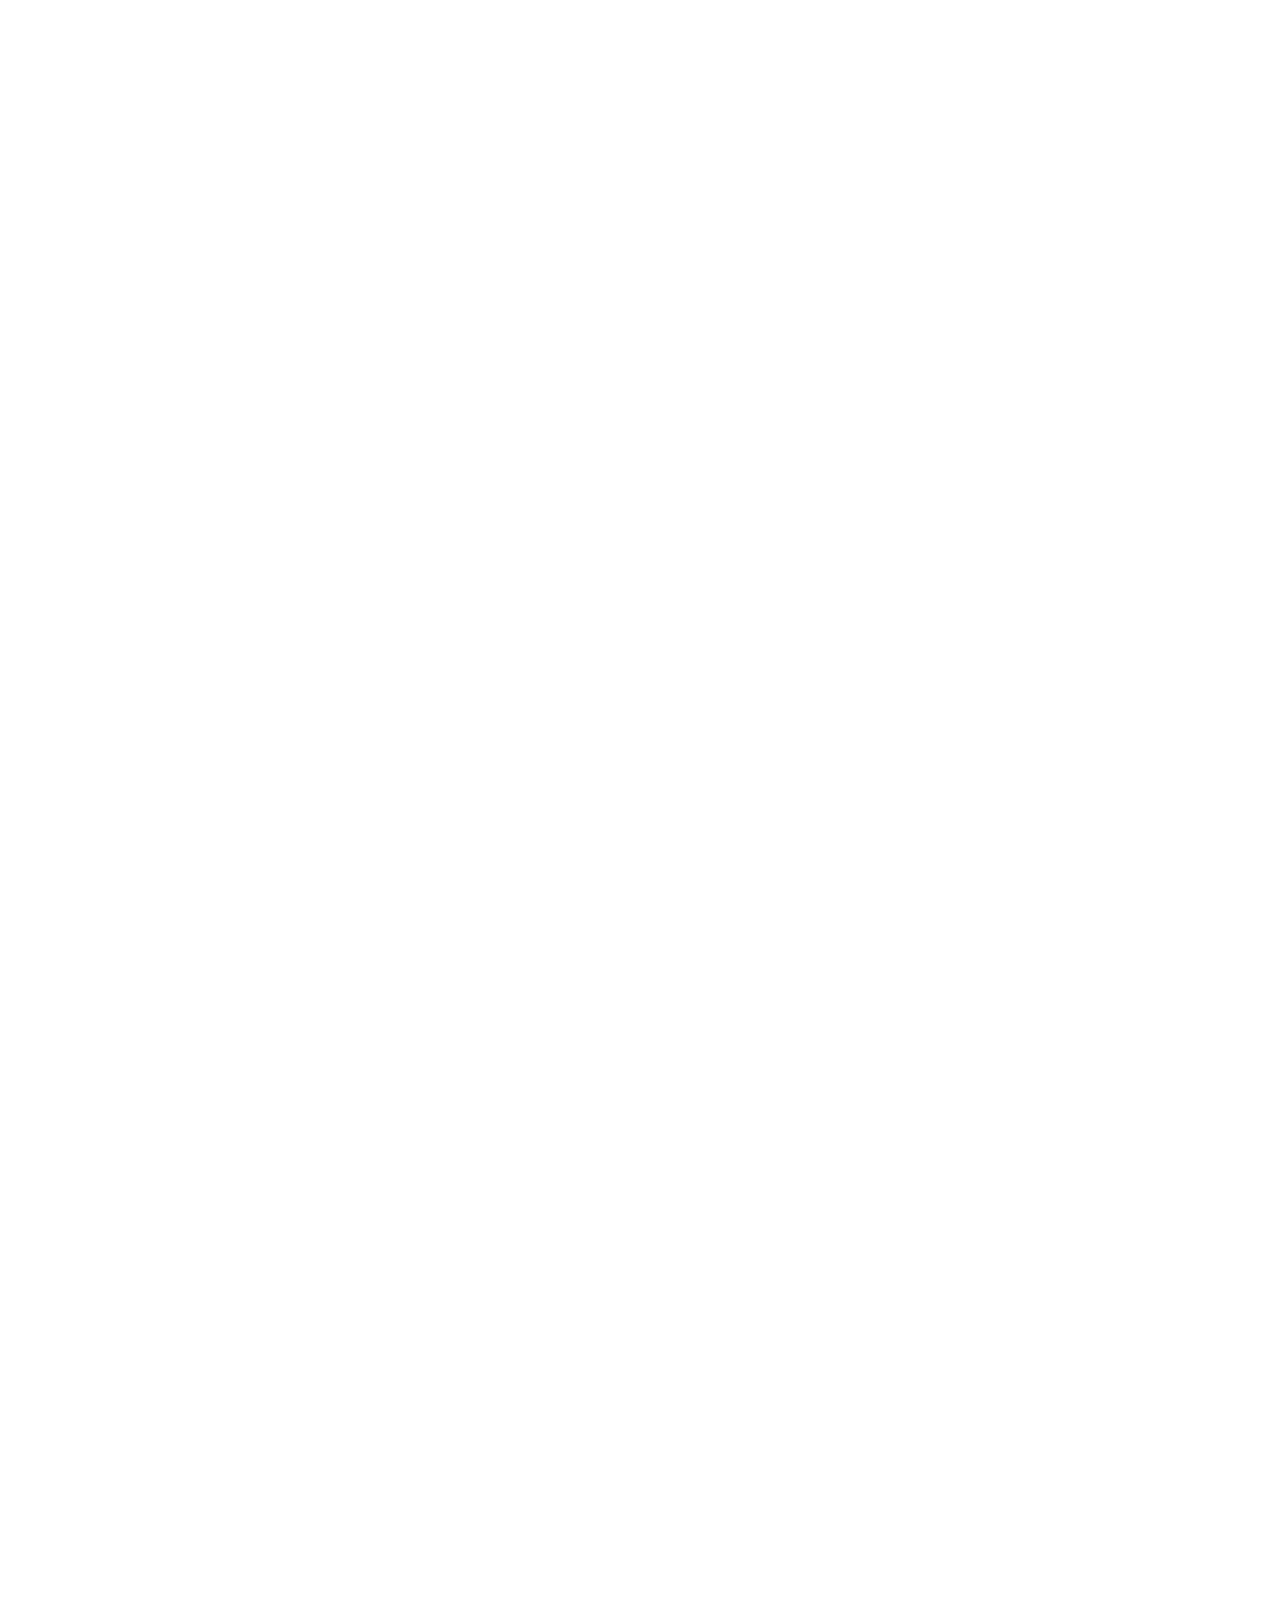
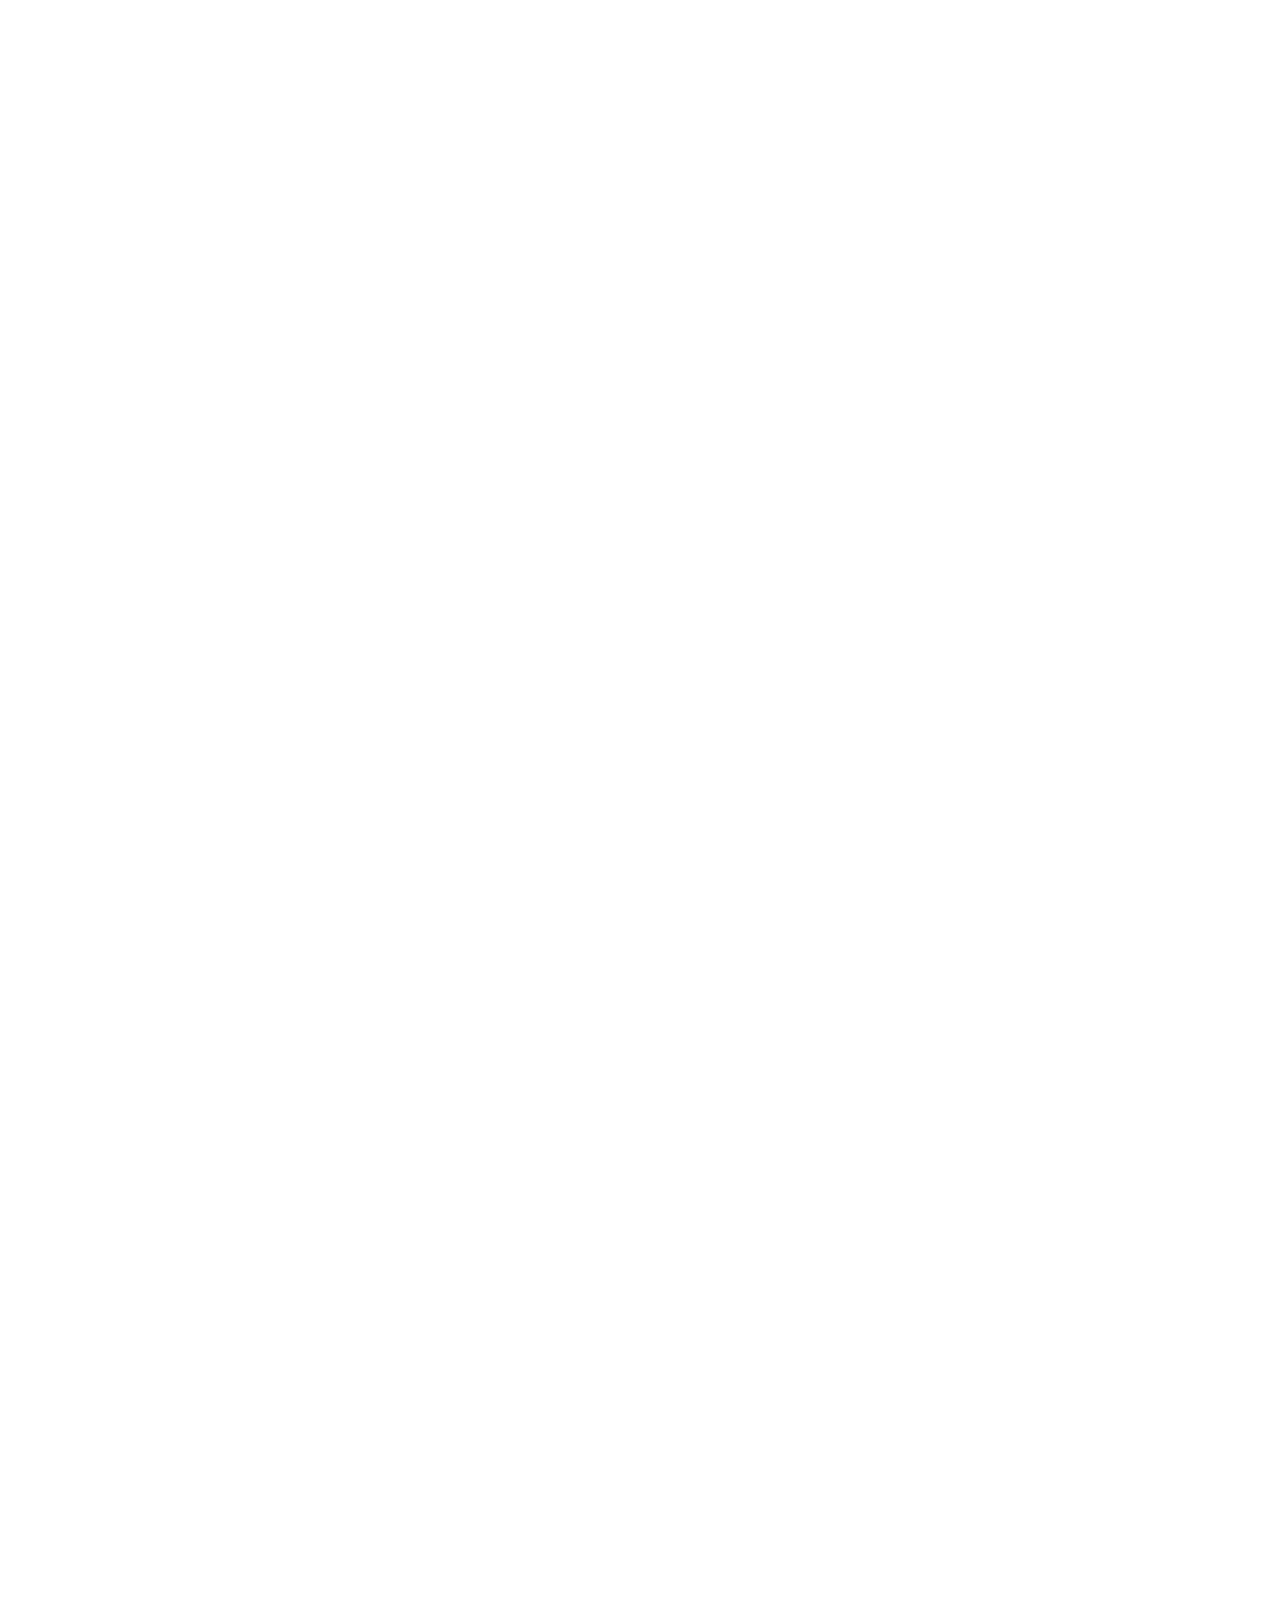
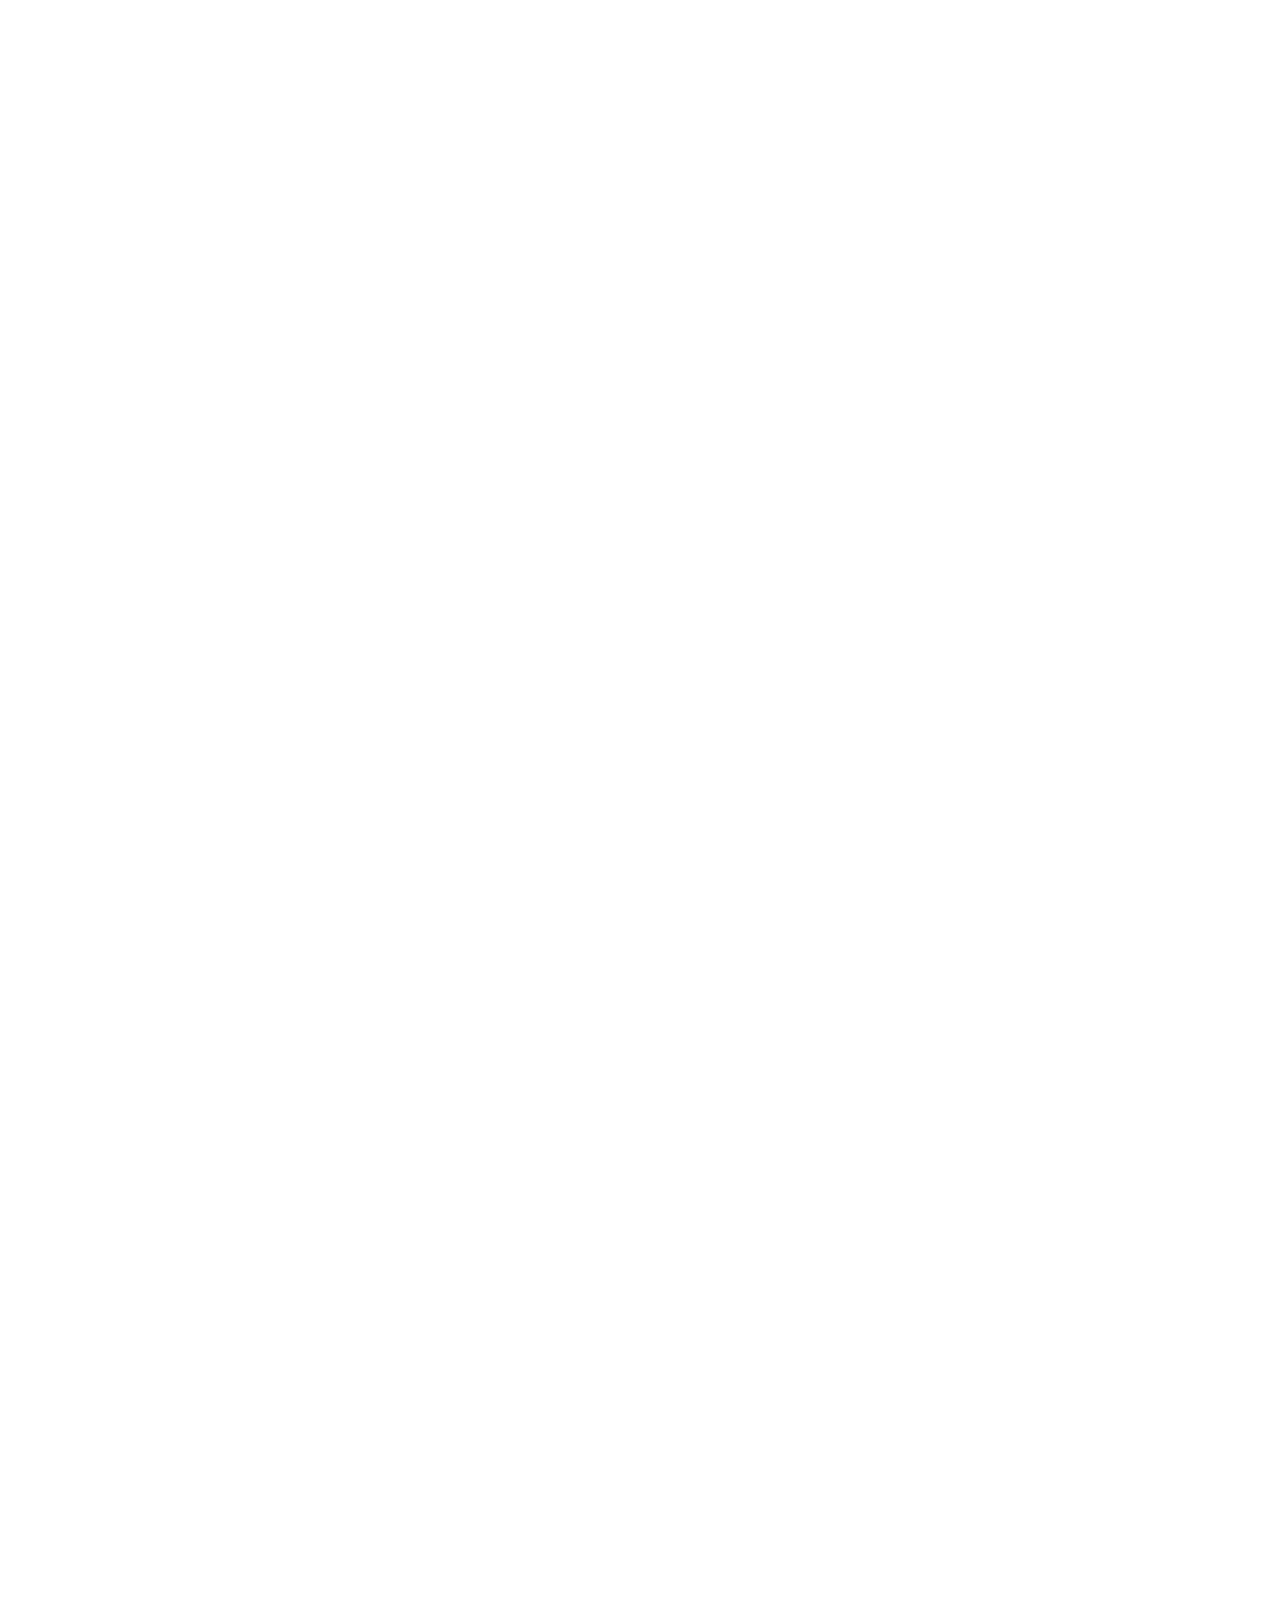
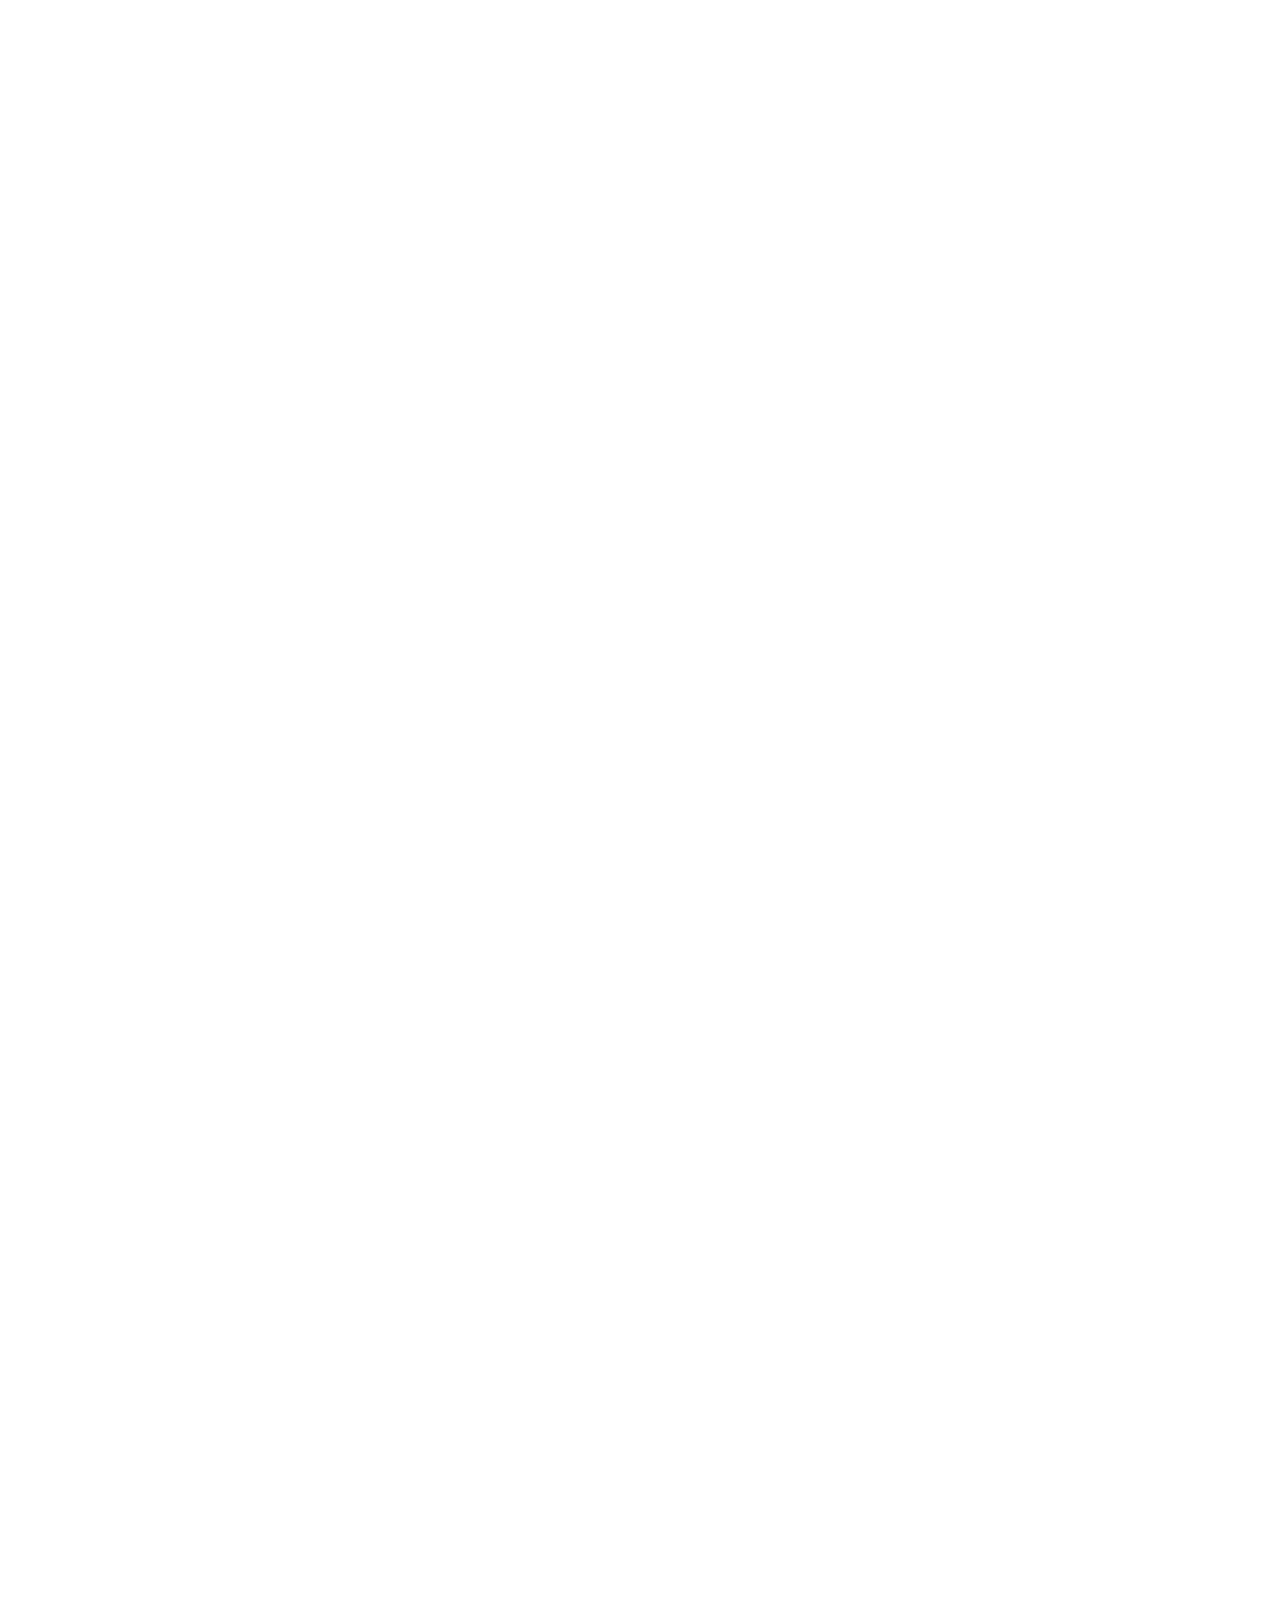
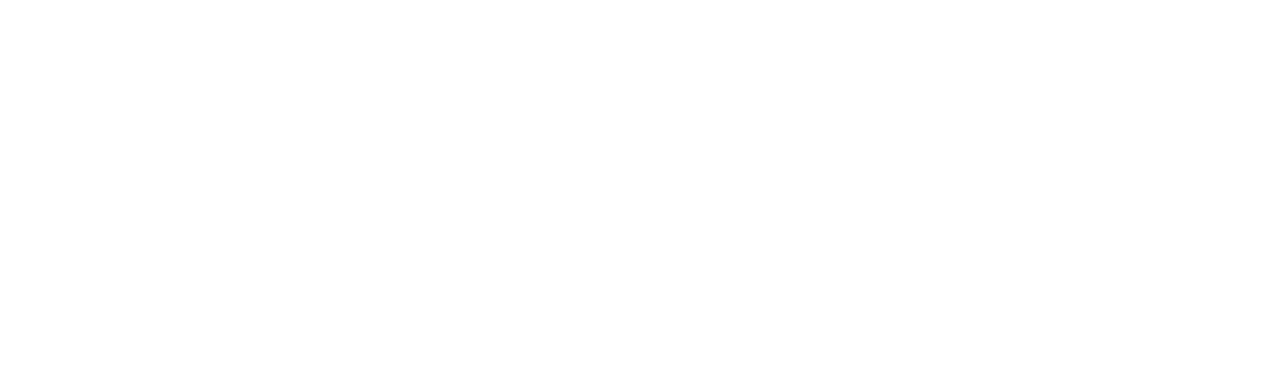
==== commit 9fdeca83: "Project update + team page update" ====
--- a/index.html
+++ b/index.html
@@ -44,13 +44,13 @@
                     <span class="icon-bar"></span>
                     <span class="icon-bar"></span>
                 </button>
-                <a class="navbar-brand" href="#">ICRI</a>
+                <a class="navbar-brand" href="#banner">ICRI</a>
             </div>
             <div class="collapse navbar-collapse" id="navbar-collapse-main">
                 <ul class="nav navbar-nav navbar-right">
                     <li><a href="#team">Team</a></li>
                     <li><a href="#about">About</a></li>
-                    <li><a href="project_updates.html">Project updates</a></li>
+                    <li><a href="projectupdates.html">Project updates</a></li>
                     <li><a href="video.html">Stories</a></li>
                     <!--li><a href="#google_map">Contact</a></li-->
                     <!--li><a href="https://www.script-tutorials.com/bootstrap-one-page-template-with-parallax-effect/">Back to tutorial</a></li-->
@@ -376,7 +376,7 @@
                         <h4>Creating Sustainable Ecosystems</h4>
                         <h2>Performance in use analysis</h2>
                         <p>Analysis through engagement with commercial entities deploying IoT in the park through an open call to showcase solutions and by imagining future possibilities for connected technologies.</p>
-                <a href="project_updates.html">
+                <a href="projectupdates.html">
                 <div class="project_update"> 
                     <h2>PROJECT UPDATE <i class="fa fa-arrow-right" aria-hidden="true"></i></h2>
                 </div></a>
@@ -469,23 +469,16 @@
                         <!--a href="#"><i class="fa fa-twitter" aria-hidden="true"></i></a-->
                     </div>
                     <div class="photo col-md-2 col-sm-3 col-xs-12">
-                        <img src="images/team/John-Lynch.jpg">
-                        <p>John Lynch</p>
-                        <!--a href="#"><i class="fa fa-wordpress" aria-hidden="true"></i></a-->
-                        <a href="https://twitter.com/johnlync"><i class="fa fa-twitter" aria-hidden="true"></i></a>
-                        <a href="https://www.linkedin.com/in/johnlync"><i class="fa fa-linkedin" aria-hidden="true"></i></a>
-                    </div>
-                    <div class="col-md-2"></div>
-                </div>
-                <div class="row">
-                    <div class="photo col-md-2"></div>
-                    <div class="col-md-2 col-sm-3 col-xs-12">
                         <img src="images/team/Licia-Capra07.jpg">
                         <p>Prof Licia Capra</p>
                         <a href="http://www0.cs.ucl.ac.uk/staff/l.capra/"><i class="fa fa-user" aria-hidden="true"></i></a>
                         <a href="https://uk.linkedin.com/in/licia-capra-48a5023"><i class="fa fa-linkedin" aria-hidden="true"></i></a>
                         <a href="https://twitter.com/liciacapra"><i class="fa fa-twitter" aria-hidden="true"></i></a>
                     </div>
+                    <div class="col-md-2"></div>
+                </div>
+                <div class="row">
+                    <div class="photo col-md-2"></div>
                     <div class="photo col-md-2 col-sm-3 col-xs-12">
                         <img src="images/team/Prof-Andy-Hudson-Smith.jpg">
                         <p>Prof A. Hudson-Smith</p>
@@ -507,6 +500,13 @@
                         <a href="https://uk.linkedin.com/in/mohaghighi"><i class="fa fa-linkedin" aria-hidden="true"></i></a>
                         <a href="https://twitter.com/mohaghighi"><i class="fa fa-twitter" aria-hidden="true"></i></a>
                     </div>
+                     <div class="col-md-2 col-sm-3 col-xs-12">
+                        <img src="images/team/Sokratis-Kartakis.jpg">
+                        <p>Dr Sokratis Kartakis</p>
+                        <!--a href="http://www0.cs.ucl.ac.uk/staff/l.capra/"><i class="fa fa-user" aria-hidden="true"></i></a-->
+                        <a href="https://www.linkedin.com/in/sokratis-kartakis/"><i class="fa fa-linkedin" aria-hidden="true"></i></a>
+                        <!--a href="https://twitter.com/liciacapra"><i class="fa fa-twitter" aria-hidden="true"></i></a-->
+                    </div>
                     <div class="col-md-2"></div>
                 </div>
                 <div class="row">
@@ -577,12 +577,29 @@
                 <div class="row">
                      <div class="col-md-2"></div>
                     <div class="photo col-md-2 col-sm-3 col-xs-12">
-                        <img src="images/team/Dr-Marija-Milojevic.jpg">
-                        <p>Dr Marija Milojevic</p>
-                        <a href="http://www.imperial.ac.uk/people/m.milojevic-jevric"><i class="fa fa-user" aria-hidden="true"></i></a>
-                        <!--a href="#"><i class="fa fa-linkedin" aria-hidden="true"></i></a>
-                        <a href="#"><i class="fa fa-twitter" aria-hidden="true"></i></a-->
-                    </div>
+                        <img src="images/team/Milan_Kabac.jpg">
+                        <p>Dr Milan Kabac</p>
+                        <a href="http://phoenix.inria.fr/people/124-milan-kabac"><i class="fa fa-user" aria-hidden="true"></i></a>
+                        <a href="https://www.linkedin.com/in/mkabac"><i class="fa fa-linkedin" aria-hidden="true"></i></a>
+                        <a href="https://www.researchgate.net/profile/Milan_Kabac"><i class="fa fa-file" aria-hidden="true"></i></a>
+                    </div> 
+
+                    <div class="photo col-md-2 col-sm-3 col-xs-12">
+                        <img src="images/team/Katie-Seaborn.jpg">
+                        <p>Dr Katie Seaborn</p>
+                        <a href="http://katieseaborn.com"><i class="fa fa-user" aria-hidden="true"></i></a>
+                        <!--a href="https://www.linkedin.com/in/zhijin-qin-2336536b"><i class="fa fa-linkedin" aria-hidden="true"></i></a-->
+                        <!--a href="#"><i class="fa fa-twitter" aria-hidden="true"></i></a-->
+                    </div>
+                   
+                    <div class="photo col-md-2 col-sm-3 col-xs-12">
+                        <img src="images/team/Ollie_Dawkins.jpg">
+                        <p>Oliver Dawkins</p>
+                        <a href="https://virtualarchitectures.wordpress.com/"><i class="fa fa-user" aria-hidden="true"></i></a>
+                        <a href="https://www.linkedin.com/in/oliverdawkins/"><i class="fa fa-linkedin" aria-hidden="true"></i></a>
+                        <a href="https://twitter.com/virt_arch"><i class="fa fa-twitter" aria-hidden="true"></i></a>
+                    </div> 
+
                     <div class="photo col-md-2 col-sm-3 col-xs-12">
                         <img src="images/team/Pedro-Martins09-e1393236762944.jpg">
                         <p>Dr Pedro Martins</p>
@@ -590,15 +607,11 @@
                         <a href="https://www.linkedin.com/in/pedro-martins-179b924"><i class="fa fa-linkedin" aria-hidden="true"></i></a>
                         <a href="https://github.com/pedromartins"><i class="fa fa-github" aria-hidden="true"></i></a>
                     </div>
-                   
-                    <div class="photo col-md-2 col-sm-3 col-xs-12">
-                        <img src="images/team/ZhijinQin.jpg">
-                        <p>Dr Zhijin Qin</p>
-                        <a href="http://webspace.qmul.ac.uk/zqin/"><i class="fa fa-user" aria-hidden="true"></i></a>
-                        <a href="https://www.linkedin.com/in/zhijin-qin-2336536b"><i class="fa fa-linkedin" aria-hidden="true"></i></a>
-                        <!--a href="#"><i class="fa fa-twitter" aria-hidden="true"></i></a-->
-                    </div>
-                    
+                    <div class="col-md-2"></div>
+                </div>
+                                <div class="row">
+                     <div class="col-md-2"></div>
+                  
                     <div class="photo col-md-2 col-sm-3 col-xs-12">
                         <img src="images/team/sim2.jpg">
                         <p>Simona Ciocoiu</p>
@@ -606,6 +619,41 @@
                         <a href="https://www.linkedin.com/in/simona-ciocoiu-1590a75b"><i class="fa fa-linkedin" aria-hidden="true"></i></a>
                         <a href="https://twitter.com/SimonaCiocoiu"><i class="fa fa-twitter" aria-hidden="true"></i></a>
                     </div>
+
+                    <div class="col-md-2"></div>
+                </div>
+                <h2 class="text-center">Alumni</h2>
+                <div class="row">
+                    <div class="col-md-2"></div>
+                    <div class="photo col-xs-12 col-sm-3 col-md-2 ">
+                       <img src="images/team/John-Lynch.jpg">
+                        <p>John Lynch</p>
+                        <!--a href="#"><i class="fa fa-wordpress" aria-hidden="true"></i></a-->
+                        <a href="https://twitter.com/johnlync"><i class="fa fa-twitter" aria-hidden="true"></i></a>
+                        <a href="https://www.linkedin.com/in/johnlync"><i class="fa fa-linkedin" aria-hidden="true"></i></a>
+                    </div>
+                    <div class="photo col-md-2 col-sm-3 col-xs-12">
+                        <img src="images/team/Bonnie-Buyuklieva_Image.jpg">
+                        <p>Boyana Buyuklieva </p>
+                        <a href="https://vimeo.com/user32002561"><i class="fa fa-vimeo" aria-hidden="true"></i></a>
+                        <a href="https://www.linkedin.com/in/boyana-bonnie-buyuklieva-a75096108?trk=pub-pbmap"><i class="fa fa-linkedin" aria-hidden="true"></i></a>
+                        <a href="https://twitter.com/bonnie_0000"><i class="fa fa-twitter" aria-hidden="true"></i></a>
+                        <!--a href="#"><i class="fa fa-twitter" aria-hidden="true"></i></a-->
+                    </div>
+                    <div class="photo col-md-2 col-sm-3 col-xs-12">
+                        <img src="images/team/Dr-Marija-Milojevic.jpg">
+                        <p>Dr Marija Milojevic</p>
+                        <a href="http://www.imperial.ac.uk/people/m.milojevic-jevric"><i class="fa fa-user" aria-hidden="true"></i></a>
+                        <!--a href="#"><i class="fa fa-twitter" aria-hidden="true"></i></a-->
+                    </div>
+                     <div class="photo col-md-2 col-sm-3 col-xs-12">
+                        <img src="images/team/ZhijinQin.jpg">
+                        <p>Dr Zhijin Qin</p>
+                        <a href="http://webspace.qmul.ac.uk/zqin/"><i class="fa fa-user" aria-hidden="true"></i></a>
+                        <a href="https://www.linkedin.com/in/zhijin-qin-2336536b"><i class="fa fa-linkedin" aria-hidden="true"></i></a>
+                        <!--a href="#"><i class="fa fa-twitter" aria-hidden="true"></i></a-->
+                    </div>
+                    
                     <div class="col-md-2"></div>
                 </div>
             </div>
